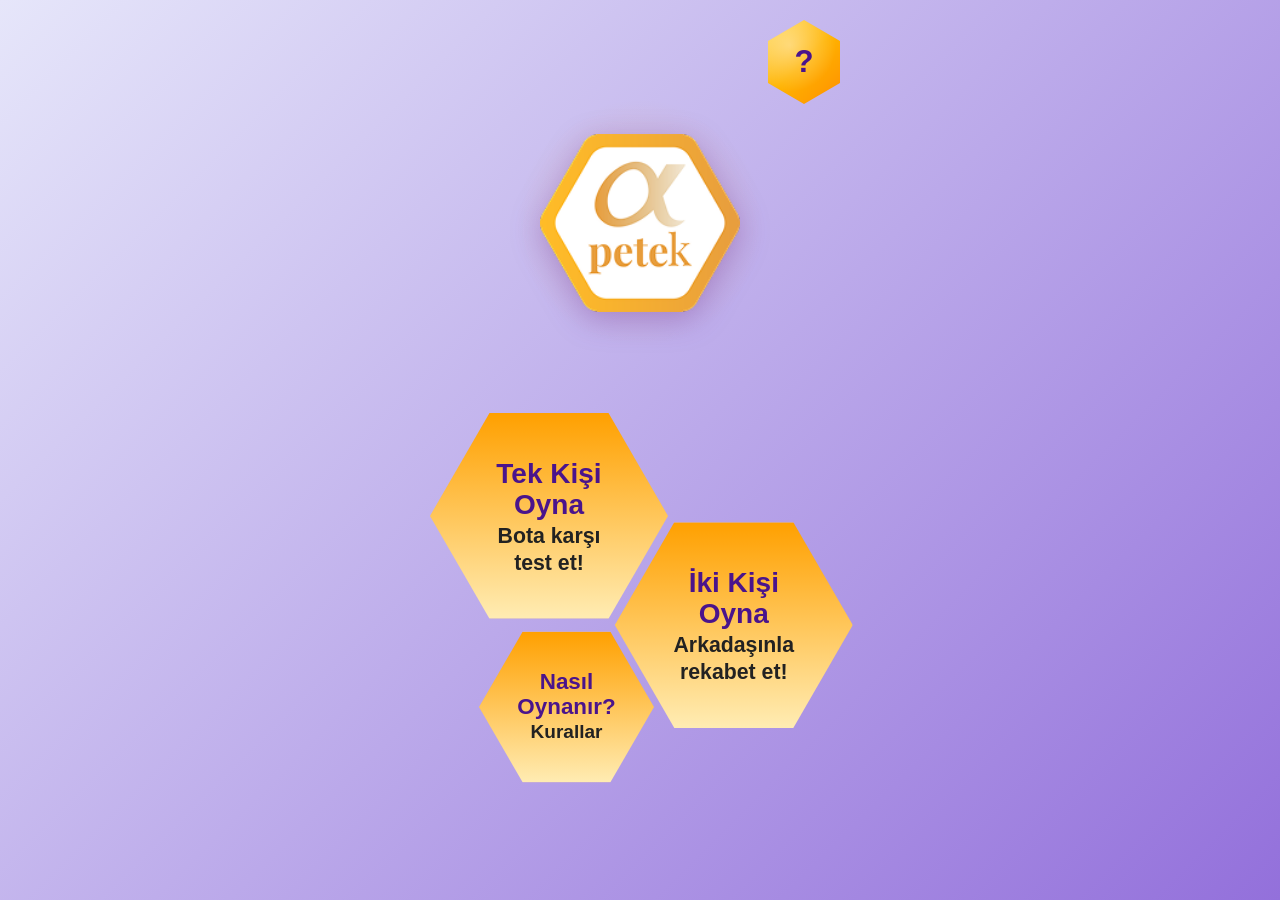
==== index.html @ f2cdf8ed "a a" ====
<!DOCTYPE html>
<html lang="tr">
<head>
    <meta charset="UTF-8">
    <meta name="viewport" content="width=device-width, initial-scale=1.0">
    <title>Petek Oyunu</title>
    <link rel="stylesheet" href="style.css">
</head>
<body>

    <!-- Üst Kontrol Alanı -->
    <div class="header">
        <button class="icon-btn" id="helpBtn" title="Yardım">?</button>
    </div>

    <!-- Logo Alanı -->
    <div class="logo-container">
        <img src="logo.png" alt="Petek Düellosu" class="brand-logo">
    </div>

    <!-- Ana Menü Seçenekleri (Klasik Petek Dizilimi) -->
    <div class="honeycomb-menu-container">
        <!-- 1. Büyük Petek (Üst Sol) -->
        <div class="honeycomb-btn h-large h-pos-1" id="soloPlayCard">
            <h2>Tek Kişi<br>Oyna</h2>
            <p>Bota karşı<br>test et!</p>
        </div>

        <!-- 2. Büyük Petek (Alt Sağ) -->
        <div class="honeycomb-btn h-large h-pos-2" id="duoPlayCard">
            <h2>İki Kişi<br>Oyna</h2>
            <p>Arkadaşınla<br>rekabet et!</p>
        </div>

        <!-- 3. Küçük Petek (Alt Sol) -->
        <div class="honeycomb-btn h-small h-pos-3" id="howToPlayBtn">
            <h2>Nasıl<br>Oynanır?</h2>
            <p>Kurallar</p>
        </div>
    </div>

    <!-- Kurallar Modalı (Popup) -->
    <div class="modal-overlay" id="rulesModal">
        <div class="modal-content rules-content">
            <button class="close-btn" id="closeModalBtn" style="color: #4A148C; font-weight: 900; background: none; border: none; font-size: 1.5rem; position: absolute; right: 15px; top: 15px; cursor: pointer;">✕</button>
            <h2 class="modal-title" style="color: #4A148C; text-align: center; margin-bottom: 20px;">🐝 Petek Düellosu'na <br>Hoş Geldin!</h2>
            <div class="modal-body" style="color: #4A148C; font-weight: 600; line-height: 1.6; font-size: 0.95rem;">
                <p><strong>Puanını Seç:</strong> Puan panelindeki peteklerden birine dokun. Unutma, puan yükseldikçe soruların zorluğu da artar!</p>
                <p><strong>Zamana Karşı Yarış:</strong> Her soru için sadece 15 saniyen var. Hızlı düşünüp doğru şıkkı kapmalısın! ⏱️</p>
                <p><strong>Dikkat, Soru Çalınabilir!:</strong> Eğer yanlış cevap verirsen veya süren biterse sıra rakibine geçer. Rakibin bu soruyu bilirse puanı o kazanır! 😱</p>
                <p><strong>Zirveye Oyna:</strong> Tüm petekler dolduğunda en yüksek puana ulaşan oyunun kralı/kraliçesi olur! 🏆</p>
            </div>
            <button class="btn" id="understandBtn" style="width: 100%; margin-top: 15px; background-color: #4A148C; color: white;">Anladım, Başlayalım!</button>
        </div>
    </div>

    <!-- JavaScript Dosyası -->
    <script src="main.js"></script>
</body>
</html>
---- style.css ----
/* Genel Ayarlar ve Renk Paleti */
:root {
    /* Arka plan geçişi için lila ve mor tonları */
    --bg-color-start: #E6E6FA; /* Lila */
    --bg-color-end: #9370DB; /* Mor */
    
    /* Buton ve kartlar için canlı sarı tonları */
    --primary-yellow: #FFD700;
    --primary-yellow-dark: #E6C200;
    
    /* Gölge ve 3D efektleri için renkler */
    --shadow-color: rgba(75, 0, 130, 0.25); /* Koyu mor tonlarında gölge */
    --highlight-color: rgba(255, 255, 255, 0.6);

    /* Metin renkleri */
    --text-main: #4A148C; /* Okunabilirliği yüksek koyu mor */
}

/* Temel Sıfırlama ve Body Stilleri */
* {
    box-sizing: border-box;
    margin: 0;
    padding: 0;
}

body {
    font-family: 'Segoe UI', Tahoma, Geneva, Verdana, sans-serif;
    /* Lila'dan mora geçişli arka plan */
    background: linear-gradient(135deg, var(--bg-color-start) 0%, var(--bg-color-end) 100%);
    background-attachment: fixed; /* Mobilde scroll yaparken arkaplan sabit kalsın */
    min-height: 100vh;
    color: var(--text-main);
    display: flex;
    flex-direction: column;
    align-items: center;
    padding: 20px;
    /* Mobil öncelikli (responsive) yapı için */
    width: 100%;
}

/* 
  Ortak 'Kart' Sınıfı 
  Yumuşak köşeli, sevimli, hafif 3D görünümlü kart yapıları.
*/
.card {
    background-color: var(--primary-yellow);
    border-radius: 24px; /* Yumuşak ve geniş köşeler */
    padding: 20px;
    margin-bottom: 20px;
    width: 100%;
    max-width: 400px; /* Mobilde tam ekran, tablette/web'de ortalanmış */
    
    /* Hafif 3D Efekti: Üstten aydınlatma, alttan kendi renginin koyusu ile kalınlık ve dış gölge */
    box-shadow: 
        0px 10px 20px var(--shadow-color),
        inset 0px 4px 0px var(--highlight-color),
        inset 0px -4px 0px var(--primary-yellow-dark);
        
    /* Formu desteklemek ve sevimli göstermek için ince bir çizgi */
    border: 3px solid var(--primary-yellow-dark);
    display: flex;
    flex-direction: column;
    gap: 15px;
    transition: transform 0.3s ease;
}

/* Karta hover gelindiğinde hafif zıplama efekti (opsiyonel) */
.card:hover {
    transform: translateY(-2px);
}

.card h2, .card h3 {
    text-align: center;
    margin-bottom: 5px;
    font-weight: 800;
}

.card p {
    font-size: 1rem;
    line-height: 1.5;
}

/* 
  Ortak 'Buton' Sınıfı 
  Canlı sarı, yumuşak köşeli, 3D ve interaktif (hover/active efektli) buton yapıları.
*/
.button, .btn {
    appearance: none;
    background-color: var(--primary-yellow);
    color: var(--text-main);
    font-size: 1.1rem;
    font-weight: bold;
    text-align: center;
    padding: 16px 24px;
    border-radius: 100px; /* Tam yuvarlak (hap şeklinde) sevimli buton */
    border: 2px solid var(--primary-yellow-dark);
    cursor: pointer;
    width: 100%;
    
    /* 3D Görünüm: Aydınlatma ve alt gölge ile kalınlık (basılabilir) hissi */
    box-shadow: 
        0px 6px 0px var(--primary-yellow-dark),
        0px 8px 15px var(--shadow-color),
        inset 0px 3px 0px var(--highlight-color);
        
    transition: all 0.15s cubic-bezier(0.4, 0, 0.2, 1); /* Yumuşak animasyon geçişi */
    display: inline-flex;
    justify-content: center;
    align-items: center;
    text-decoration: none;
    user-select: none; /* Metin seçimi engelleniyor */
}

/* Üzerine gelindiğinde (Hover): Hafif küçülme ve koyulaşma efekti */
.button:hover, .btn:hover {
    background-color: var(--primary-yellow-dark); /* Renk koyulaşıyor */
    transform: scale(0.98) translateY(2px); /* Hem hafif küçülüyor hem aşağı iniyor */
    /* 3D gölgeyi (kalınlığı) azaltarak basılıyormuş hissini başlatma */
    box-shadow: 
        0px 4px 0px var(--primary-yellow-dark),
        0px 5px 10px var(--shadow-color),
        inset 0px 3px 0px rgba(255, 255, 255, 0.4);
}

/* Tıklandığında (Active): Tamamen basılmış hissi */
.button:active, .btn:active {
    transform: scale(0.95) translateY(6px); /* Daha fazla küçülüp tam basılıyor */
    background-color: #D4B400; /* Biraz daha koyu sarı */
    /* Kalınlık gölgesi sıfırlanıyor (buton zemine oturdu) */
    box-shadow: 
        0px 0px 0px var(--primary-yellow-dark),
        0px 2px 5px var(--shadow-color),
        inset 0px 3px 0px rgba(255, 255, 255, 0.2);
}

/* Mobil cihazlarda kullanılabilirlik için ekstra medya sorguları */
@media screen and (max-width: 480px) {
    body {
        padding: 15px;
    }
    
    .card {
        padding: 18px;
        border-radius: 20px;
        gap: 12px;
    }
    
    .button, .btn {
        padding: 14px 20px;
        font-size: 1rem;
    }
}

/* ============================================================== */
/* YENİ EKLENEN ANA SAYFA (INDEX) STİLLERİ                          */
/* ============================================================== */

/* --- Üst Menü İkonları (Ayarlar ve Yardım) --- */
.header {
    width: 100%;
    max-width: 400px; /* Mobilde kartlarla hizalı tutmak için */
    display: flex;
    justify-content: flex-end;
    gap: 15px;
    padding-bottom: 20px;
}

.icon-btn {
    width: 72px; /* %20 civarı daha büyük (Eskiden 60px) */
    height: 84px;
    /* Parlak Petek Sarısı Soru İşareti Butonu (Eski Pembe Renk İptal) */
    background: radial-gradient(circle at 30% 30%, rgba(255, 255, 255, 0.4) 0%, transparent 60%), linear-gradient(135deg, #FFD54F 0%, #FFB300 50%, #FF8F00 100%);
    clip-path: polygon(50% 0%, 100% 25%, 100% 75%, 50% 100%, 0% 75%, 0% 25%);
    display: flex;
    justify-content: center;
    align-items: center;
    font-size: 1.95rem; /* İkon büyütüldü */
    font-weight: 900; /* Çok daha kalın, dolgun bir görünüm */
    color: #4A148C;
    cursor: pointer;
    text-decoration: none;
    border: none;
    transition: all 0.2s ease;
    filter: drop-shadow(0px 4px 10px rgba(0, 0, 0, 0.15));
}

.icon-btn:hover {
    transform: scale(1.1);
    filter: drop-shadow(0px 0px 14px rgba(255, 215, 0, 0.8));
}

.icon-btn:active {
    transform: scale(0.95);
}

/* --- Ana Menü Klasik Petek Tasarımları --- */
.honeycomb-menu-container {
    position: relative;
    width: 320px;
    height: 290px;
    
    /* Dikey ortalama - Logo ile alt kısım arasında mükemmel dengelenir */
    margin: auto; 
    
    /* Tüm petekleri oranları bozulmadan (iç yazılarıyla birlikte) eski %22 yerine şimdi %40 büyütür (Ekstra ~%15-20 kazanç) */
    transform: scale(1.40); 
    transform-origin: center center;
}

/* Mobil limitler - Büyütülen petekler ufak ekranlarda viewport dışına taşmasın */
@media screen and (max-width: 440px) {
    .honeycomb-menu-container {
        transform: scale(1.22); /* Limit (Eski büyük boyut şimdi mobil maks limit oldu) */
    }
}
@media screen and (max-width: 380px) {
    .honeycomb-menu-container {
        transform: scale(1.05); /* Çok dar telefonlar */
    }
}

.honeycomb-btn {
    position: absolute;
    /* Tam Keskin Petek (Altıgen) silüeti - Düz üst/alt, sivri yanlar */
    clip-path: polygon(25% 0%, 75% 0%, 100% 50%, 75% 100%, 25% 100%, 0% 50%);
    
    /* Temiz, Pürüzsüz Bal Rengi Linear Degrade (Koyu Amber'den Açık Sarıya) */
    /* Tüm desen ve iç gölgeler kaldırıldı */
    background: linear-gradient(180deg, #FFA000 0%, #FFECB3 100%);
    
    display: flex;
    flex-direction: column;
    justify-content: center;
    align-items: center;
    text-align: center;
    cursor: pointer;
    transition: transform 0.3s ease, filter 0.3s ease, z-index 0s;
    
    /* İnce Üst-Sol Işık Parlaması (Kenar Vurgusu/Highlight) + Zemin Gölgesi */
    filter: drop-shadow(-1.5px -1.5px 0px rgba(255, 255, 255, 0.9)) drop-shadow(0px 8px 12px rgba(255, 143, 0, 0.5));
}

.honeycomb-btn.h-large {
    width: 170px;
    height: 147px; /* W * 0.866 */
    padding: 10px;
}

.honeycomb-btn.h-small {
    width: 125px;
    height: 108px; /* W * 0.866 */
    padding: 10px;
}

/* Pozisyonlamalar (Arı kovanı içiçe dizilimi) */
.honeycomb-btn.h-pos-1 {
    top: 0;
    left: 10px;
    z-index: 2;
}

.honeycomb-btn.h-pos-2 {
    top: 78px; /* Tam ortadan hizalama yarı yüksekliği */
    left: 142px; /* Genişliğin %75'i civarı + boşluk */
    z-index: 1;
}

.honeycomb-btn.h-pos-3 {
    top: 156px; 
    left: 45px; /* Alt-sol cepheye sımsıkı oturtulmuş küçük petek */
    z-index: 3;
}

/* --- İkonlar ve Tipografi --- */
.honeycomb-btn h2 {
    font-size: 1.25rem;
    font-weight: 800;
    margin-bottom: 2px;
    color: #4A148C; /* Koyu Mor (Siyah/Mor Vurgu) */
    line-height: 1.1;
}

.honeycomb-btn.h-small h2 {
    font-size: 1rem; /* Küçük peteğin başlığı biraz daha küçük */
}

.honeycomb-btn p {
    font-size: 0.95rem; /* Boyut birkaç piksel büyütüldü ve daha okunabilir kılındı */
    font-weight: 700;
    color: #222222; /* Koyu gri, neredeyse siyah temiz modern metin */
    line-height: 1.25;
}

.honeycomb-btn.h-small p {
    font-size: 0.85rem;
}

.honeycomb-btn:hover {
    transform: scale(1.1); /* Yumuşak tam büyüme animasyonu */
    /* Hover anında Camsı Halo yansıması ve Güçlü Kehribar (Altın) Glow */
    filter: drop-shadow(0px 0px 4px rgba(255, 255, 255, 0.8)) drop-shadow(0px 0px 20px rgba(255, 215, 0, 0.95));
    z-index: 10 !important; /* Büyüdüğünde tasarımın en üstüne çıksın */
}

/* --- Logo ve Responsive Düzen --- */
.logo-container {
    display: flex;
    justify-content: center;
    align-items: center;
    width: 100%;
    margin-top: 10px;
    margin-bottom: 40px;
    position: relative; /* Mistk halo efekti için referans */
    animation: float 4s ease-in-out infinite;
}

/* Mistik ve Değerli Hava Katan Petek/Bal Mumu Parıltısı (Halo Aura) */
.logo-container::before {
    content: '';
    position: absolute;
    top: 50%;
    left: 50%;
    transform: translate(-50%, -50%);
    width: 250px;
    height: 250px;
    background: radial-gradient(circle, rgba(255, 215, 0, 0.25) 0%, rgba(255, 143, 0, 0.08) 40%, transparent 70%);
    pointer-events: none; /* Mouse engellemesini engeller */
    z-index: -1; /* Logonun arkasında kalsın */
}

.brand-logo {
    max-width: 100%; /* Mobil cihazlarda taşmayı önler */
    width: 200px; /* Daha zarif ve toparlanmış bir boyut (eskiden 300px'ti) */
    height: auto;
    object-fit: contain;
    filter: drop-shadow(0px 8px 15px var(--shadow-color)); /* Logoya derinlik katan lila gölge */
}

/* Havada Süzülme Animasyonu (Float) */
@keyframes float {
    0% { transform: translateY(0px); }
    50% { transform: translateY(-8px); }
    100% { transform: translateY(0px); }
}

/* --- Menu Kartı Özel İmleç ve Tıklanabilirlik Bildirimi --- */
.menu-card {
    cursor: pointer;
}

/* --- Modal (Açılır Pencere) Stilleri --- */
.modal-overlay {
    position: fixed;
    top: 0;
    left: 0;
    width: 100%;
    height: 100%;
    background-color: rgba(30, 0, 60, 0.75); /* Koyu Arka Plan */
    backdrop-filter: blur(5px); /* Arka planı bulanıklaştırma efekti */
    
    /* Modalı ortalamak için Flexbox */
    display: flex;
    justify-content: center;
    align-items: center;
    
    /* Varsayılan olarak gizli */
    z-index: 1000;
    opacity: 0;
    pointer-events: none;
    transition: opacity 0.3s ease;
}

/* JavaScript bu sınıfı eklediğinde modal görünür olur */
.modal-overlay.active {
    opacity: 1;
    pointer-events: auto;
}

.modal-content {
    background: linear-gradient(to bottom, #FFFFFF, #FFF5FA);
    width: 90%;
    max-width: 380px;
    border-radius: 28px;
    padding: 30px;
    position: relative;
    
    /* İçerik de hafif sevimli bir kenarlıkla sınırlandırılıyor */
    border: 4px solid var(--primary-yellow);
    box-shadow: 0px 20px 40px rgba(0, 0, 0, 0.3);
    
    /* Açılış animasyonu için varsayılan olarak küçültülmüş ve aşağı kaydırılmış */
    transform: translateY(30px) scale(0.9);
    transition: transform 0.3s cubic-bezier(0.34, 1.56, 0.64, 1); /* Sıçrama (Bouncy) hareketi */
}

.modal-overlay.active .modal-content {
    transform: translateY(0) scale(1);
}

.modal-title {
    color: var(--text-main);
    font-size: 1.6rem;
    font-weight: 800;
    text-align: center;
    margin-bottom: 20px;
}

.modal-body {
    color: #444;
    line-height: 1.7;
    margin-bottom: 25px;
    font-size: 1.05rem;
}

.modal-body p {
    margin-bottom: 10px;
}

/* Çarpı (Kapatma) Butonu */
.close-btn {
    position: absolute;
    top: -15px;
    right: -15px;
    width: 44px;
    height: 44px;
    background-color: #FF4D6D; /* Tatlı pembe/kırmızı tonu */
    color: white;
    border: 4px solid white;
    border-radius: 50%;
    font-size: 1.4rem;
    font-weight: bold;
    display: flex;
    justify-content: center;
    align-items: center;
    cursor: pointer;
    box-shadow: 0px 4px 10px rgba(0,0,0,0.25);
    transition: all 0.2s ease;
}

.close-btn:hover {
    transform: scale(1.1) rotate(90deg); /* Üzerine gelince biraz dönme ve büyüme */
    background-color: #FF3355;
}

/* ============================================================== */
/* OYUN HAZIRLIK (PREP) SAYFALARI İÇİN STİLLER                    */
/* ============================================================== */

/* --- Input ve Form Alanları --- */
.input-group {
    width: 100%;
    margin-bottom: 20px;
    display: flex;
    flex-direction: column;
    gap: 8px;
}

.input-label {
    font-weight: 700;
    color: var(--text-main);
    font-size: 0.95rem;
}

.custom-input {
    width: 100%;
    padding: 14px 20px;
    border-radius: 18px;
    border: 3px solid var(--primary-yellow-dark);
    font-size: 1.1rem;
    font-family: inherit;
    outline: none;
    transition: all 0.3s ease;
    box-shadow: inset 0px 4px 6px rgba(0,0,0,0.03);
    color: var(--text-main);
    background-color: #fffaee;
    font-weight: 600;
}

.custom-input::placeholder {
    color: #b5a25e;
    font-weight: 500;
}

.custom-input:focus {
    background-color: #ffffff;
    border-color: var(--text-main);
    box-shadow: 0px 0px 0px 4px rgba(75, 0, 130, 0.15);
}

.custom-input:disabled {
    background-color: #e9e9e9;
    border-color: #ccc;
    color: #777;
    cursor: not-allowed;
}

/* --- Kategori Kartları Izgarası (Grid) --- */
.category-grid {
    display: grid;
    /* Mobilde 3 sütun sığacak şekilde, aralarında boşlukla */
    grid-template-columns: repeat(auto-fit, minmax(90px, 1fr));
    gap: 12px;
}

.category-card {
    background-color: #FFFFFF;
    border: 3px solid #E6E6FA; /* Açık lila kenarlık */
    border-radius: 20px;
    padding: 15px 5px;
    display: flex;
    flex-direction: column;
    align-items: center;
    gap: 10px;
    cursor: pointer;
    transition: all 0.2s cubic-bezier(0.4, 0, 0.2, 1);
}

.category-card:hover {
    transform: translateY(-3px);
    border-color: var(--primary-yellow-light);
    box-shadow: 0px 6px 12px rgba(0,0,0,0.06);
}

.category-card.selected {
    border-color: var(--text-main);
    background-color: var(--primary-yellow); /* Aktif kart tamamen sarı oluyor */
    box-shadow: 0px 4px 0px var(--primary-yellow-dark);
    transform: translateY(-2px);
}

.category-icon {
    font-size: 2rem;
    line-height: 1;
}

.category-name {
    font-size: 0.8rem;
    font-weight: 800;
    color: var(--text-main);
    text-align: center;
}

/* --- Geri Butonu (Üst Sol) --- */
.back-header {
    width: 100%;
    max-width: 400px;
    display: flex;
    justify-content: flex-start;
    padding-bottom: 5px;
}

.back-btn {
    display: inline-flex;
    align-items: center;
    gap: 5px;
    text-decoration: none;
    background-color: rgba(255, 255, 255, 0.4);
    border: 2px solid rgba(255, 255, 255, 0.6);
    padding: 8px 15px;
    border-radius: 20px;
    font-size: 1rem;
    font-weight: 800;
    color: var(--text-main);
    cursor: pointer;
    transition: all 0.2s ease;
}

.back-btn:hover {
    background-color: rgba(255, 255, 255, 0.8);
    transform: translateX(-4px);
}

/* --- Oyun Kodu Görüntüleme Kutusu --- */
.code-box {
    background-color: #E6E6FA; /* Lila içi */
    border: 3px dashed var(--text-main);
    border-radius: 20px;
    padding: 15px;
    text-align: center;
    font-size: 1.8rem;
    font-weight: 900;
    color: var(--text-main);
    letter-spacing: 8px;
    margin: 15px 0 20px 0;
    box-shadow: inset 0px 4px 6px rgba(0,0,0,0.05);
}

/* --- Ayraç (VEYA yazısı) --- */
.divider {
    display: flex;
    align-items: center;
    text-align: center;
    color: #ffffff;
    font-weight: 800;
    font-size: 0.9rem;
    margin: 15px 0;
    width: 100%;
    max-width: 400px;
    opacity: 0.9;
}

.divider::before, .divider::after {
    content: '';
    flex: 1;
    border-bottom: 2px dashed rgba(255, 255, 255, 0.6);
}

.divider::before { margin-right: 15px; }
.divider::after { margin-left: 15px; }

/* --- Inaktif (Basılamaz) Buton Stili --- */
.btn:disabled {
    opacity: 0.4;
    cursor: not-allowed;
    background-color: #e2c000;
    transform: none !important;
    box-shadow: 0px 4px 0px var(--primary-yellow-dark) !important;
}

/* --- Avatar Seçimi --- */
.avatar-grid {
    display: flex;
    justify-content: space-around;
    gap: 15px;
}

.avatar-wrapper {
    display: flex;
    flex-direction: column;
    align-items: center;
    gap: 5px;
}

.avatar-card {
    background-color: #FFFFFF;
    border: 3px solid #E6E6FA;
    border-radius: 50%;
    width: 80px;  /* Büyütüldü */
    height: 80px; /* Büyütüldü */
    display: flex;
    justify-content: center;
    align-items: center;
    font-size: 3rem; /* Büyütüldü */
    cursor: pointer;
    transition: all 0.2s cubic-bezier(0.4, 0, 0.2, 1);
}

.avatar-label {
    font-size: 0.95rem;
    font-weight: 800;
    color: var(--text-main);
}

.avatar-card:hover {
    transform: scale(1.1);
    border-color: var(--primary-yellow-light);
    box-shadow: 0px 4px 10px rgba(0,0,0,0.08);
}

.avatar-card.selected {
    border-color: var(--text-main);
    background-color: var(--primary-yellow);
    box-shadow: 0px 4px 0px var(--primary-yellow-dark);
    transform: translateY(-2px);
}

/* --- Zorluk Seviyesi Butonları --- */
.diff-group {
    display: flex;
    gap: 10px;
    background-color: #FFFFFF;
    border: 3px solid #E6E6FA;
    border-radius: 18px;
    padding: 6px;
}

.diff-btn {
    flex: 1;
    background: transparent;
    border: none;
    padding: 10px 0;
    font-weight: 800;
    font-size: 0.95rem;
    color: var(--text-main);
    border-radius: 12px;
    cursor: pointer;
    transition: all 0.2s ease;
}

.diff-btn:hover {
    background-color: rgba(230, 230, 250, 0.5);
}

.diff-btn.selected {
    background-color: var(--primary-yellow);
    box-shadow: 0px 3px 5px rgba(0,0,0,0.1);
    color: var(--text-main);
}

/* ============================================================== */
/* OYUN EKRANI STİLLERİ (oyun.html)                               */
/* ============================================================== */

.game-body {
    padding: 15px;
    align-items: stretch; /* Esnemeye izin ver */
}

.game-container {
    width: 100%;
    max-width: 550px;
    margin: 0 auto;
    display: flex;
    flex-direction: column;
    gap: 20px;
    flex: 1; /* Ekranı kaplaması için */
}

/* --- Skor Tablosu (Üst Bölüm) --- */
.scoreboard-row {
    display: flex;
    justify-content: space-between;
    align-items: center;
    background-color: rgba(255, 255, 255, 0.45);
    border-radius: 20px;
    padding: 10px 15px;
    box-shadow: 0px 5px 15px rgba(0,0,0,0.05);
}

/* ============================================================== */
/* OYUNCU BİLGİSİ VE SIRA ANİMASYONLARI (MULTIPLAYER)             */
/* ============================================================== */

/* Dönen Canlı Işık Süzmesi (Glow) Animasyonu */
@keyframes spinGlow {
    0% { box-shadow: 0 0 10px #FFD700, 0 0 20px #FFD700, inset 0 0 5px #FFD700; transform: scale(1); }
    50% { box-shadow: 0 0 20px #FFF, 0 0 35px #FFD700, inset 0 0 15px #FFD700; transform: scale(1.05); }
    100% { box-shadow: 0 0 10px #FFD700, 0 0 20px #FFD700, inset 0 0 5px #FFD700; transform: scale(1); }
}

.player-info {
    display: flex;
    align-items: center;
    gap: 10px;
    flex: 1;
    padding: 5px;
    border-radius: 40px;
    border: 3px solid transparent; 
    transition: all 0.3s ease;
}

/* SIRA KİMDEYSE O PARLASIN (YENİ ANİMASYON) */
.player-info.active-turn {
    border-color: var(--primary-yellow);
    animation: spinGlow 2s infinite ease-in-out;
    background-color: rgba(255, 255, 255, 0.9);
}

.player-info.right-aligned {
    justify-content: flex-end;
}

.avatar-circle {
    width: 60px;
    height: 60px;
    background-color: #FFF6C4;
    border: 4px solid var(--primary-yellow);
    border-radius: 50%;
    display: flex;
    justify-content: center;
    align-items: center;
    font-size: 2.5rem; 
    box-shadow: 0px 4px 0px var(--primary-yellow-dark);
}

.bot-avatar {
    background-color: #E2E8F0; 
    border-color: #90A4AE;
    box-shadow: 0px 4px 0px #78909C;
}

.player-details {
    display: flex;
    flex-direction: column;
}

.player-name {
    font-weight: 900;
    font-size: 1.05rem;
    color: var(--text-main);
}

.player-score {
    font-size: 0.75rem;
    font-weight: 700;
    color: #4A148C;
    opacity: 0.8;
}

/* --- Kronometre (Büyük Petek) --- */
.timer-wrapper {
    filter: drop-shadow(0px 8px 10px rgba(255, 77, 109, 0.4));
}

.timer-hex {
    width: 60px;
    height: 70px;
    background-color: #FF4D6D;
    clip-path: polygon(50% 0%, 100% 25%, 100% 75%, 50% 100%, 0% 75%, 0% 25%);
    display: flex;
    justify-content: center;
    align-items: center;
    font-size: 1.8rem;
    font-weight: 900;
    color: white;
    margin: 0 10px;
}

/* --- Puan Paneli (Petek Izgara H-Comb) --- */
.honeycomb-grid {
    display: flex;
    flex-direction: column;
    align-items: center;
    padding: 10px 0;
}

.hex-row {
    display: flex;
    justify-content: center;
    gap: 6px; /* Petekler arası yatay boşluk */
    margin-bottom: -15px; /* Petekleri birbirine geçirir (interlock) */
}

.hex-point {
    width: 68px;
    height: 78px;
    /* Pürüzsüz altıgen doku ve sarı/turuncu sıcak degrade */
    background: radial-gradient(circle at 30% 30%, rgba(255, 255, 255, 0.4) 0%, transparent 60%), linear-gradient(135deg, #FFD54F 0%, #FFB300 50%, #FF8F00 100%);
    clip-path: polygon(50% 0%, 100% 25%, 100% 75%, 50% 100%, 0% 75%, 0% 25%);
    display: flex;
    justify-content: center;
    align-items: center;
    font-size: 1.4rem;
    font-weight: 900;
    color: #000000; /* Net Siyah Puan */
    cursor: pointer;
    filter: drop-shadow(0px 4px 5px rgba(255, 143, 0, 0.4)); /* Bal mumu parlaklığı efekti */
    transition: all 0.2s ease; /* Akıcı ve yumuşak geçiş */
    position: relative;
    z-index: 10;
    pointer-events: auto;
}

/* Mouse ile üzerine gelindiğinde oluşan parlama (Halo) ve büyüme */
.hex-point:hover {
    transform: scale(1.1);
    filter: drop-shadow(0px 0px 12px rgba(255, 215, 0, 0.9)); /* Altın Sarısı Parlaklık */
    z-index: 20;
}

/* Tıklandığındaki büyüme ve üste çıkma efekti */
.hex-point.pop-up {
    transform: scale(1.1);
    z-index: 20;
    position: relative;
}

/* Tüm Cevaplanmış (Kilitli) Petekler: Gri Yerine Koyu Sarı / Amber / Goldenrod */
.hex-point.played,
.hex-point.correct-hex,
.hex-point.bot-correct,
.hex-point.p1-correct,
.hex-point.p2-correct {
    background: linear-gradient(135deg, #DFB127 0%, #B8860B 100%); /* Koyu Turuncu-Sarı */
    color: #FFFFFF; /* Beyaz Puan Rengi */
    filter: drop-shadow(0px 2px 3px rgba(0,0,0,0.4)); /* Sönük gölge */
    pointer-events: none !important;
    transform: scale(1); /* Soru kapandığında büyüme sıfırlanır, eski boyutuna döner */
}

/* --- Alt Bölüm (Soru Paneli) --- */
.question-panel {
    display: flex;
    flex-direction: column;
    gap: 15px;
    margin-top: auto; /* Sayfanın daha altına iter */
}

/* Yatay Uzatılmış Altıgen için Gölge Wrapper'ı */
.q-wrapper {
    filter: drop-shadow(0px 8px 10px var(--shadow-color));
}

.question-hex {
    width: 100%;
    min-height: 90px;
    background-color: #FFFFFF;
    /* İki ucu sivri (25px offsetli) yatay poligon */
    clip-path: polygon(25px 0%, calc(100% - 25px) 0%, 100% 50%, calc(100% - 25px) 100%, 25px 100%, 0% 50%);
    display: flex;
    justify-content: center;
    align-items: center;
    padding: 20px 40px;
    text-align: center;
}

#questionText {
    font-weight: 800;
    font-size: 1rem;
    color: var(--text-main);
    margin: 0;
    line-height: 1.4;
}

/* --- Şık Butonları --- */
.answers-grid {
    display: grid;
    grid-template-columns: 1fr 1fr;
    gap: 12px;
    transition: opacity 0.3s ease;
}

.ans-btn {
    background-color: #FFFFFF;
    border: 3px solid var(--primary-yellow);
    border-radius: 16px;
    padding: 15px 10px;
    font-weight: 800;
    color: var(--text-main);
    cursor: pointer;
    font-size: 1.05rem;
    transition: all 0.2s ease;
    box-shadow: 0px 4px 0px var(--primary-yellow-dark);
}

.ans-btn:hover {
    background-color: var(--primary-yellow-light);
    transform: translateY(2px);
    box-shadow: 0px 2px 0px var(--primary-yellow-dark);
}

.ans-btn.correct {
    background-color: #4CAF50;
    color: white;
    border-color: #2E7D32;
    box-shadow: 0px 4px 0px #2E7D32;
    transform: translateY(2px);
}

.ans-btn.wrong {
    background-color: #FF4D6D;
    color: white;
    border-color: #C62828;
    box-shadow: 0px 4px 0px #C62828;
    transform: translateY(2px);
}

/* Mobil Ufak Ekran Ekstra Ayarları */
@media screen and (max-width: 400px) {
    .hex-point { width: 58px; height: 68px; font-size: 1.15rem; }
    .hex-row { margin-bottom: -12px; }
    .question-hex {
        clip-path: polygon(15px 0%, calc(100% - 15px) 0%, 100% 50%, calc(100% - 15px) 100%, 15px 100%, 0% 50%);
        padding: 15px 25px;
    }
}


/* ============================================================== */
/* FLAŞ VE GÖRSEL MÜDAHALE (OYUN)                                 */
/* ============================================================== */

/* Tüm Ekran Başarı/Hata Flaş Efektleri */
.flash-overlay-green {
    position: fixed; top: 0; left: 0; right: 0; bottom: 0;
    pointer-events: none; z-index: 9999;
    background-color: rgba(76, 175, 80, 0.45);
    animation: fadeOutFlash 0.6s ease-out forwards;
}

.flash-overlay-red {
    position: fixed; top: 0; left: 0; right: 0; bottom: 0;
    pointer-events: none; z-index: 9999;
    background-color: rgba(244, 67, 54, 0.45);
    animation: fadeOutFlash 0.6s ease-out forwards;
}

@keyframes fadeOutFlash { 0% { opacity: 1; } 100% { opacity: 0; } }

/* SIRA RAKİPTE (TOUR) OVERLAY */
.modal-overlay {
    position: fixed;
    top: 0; left: 0; width: 100%; height: 100%;
    background-color: rgba(0, 0, 0, 0.4);
    backdrop-filter: blur(8px); /* İstenilen hafif bulanıklık */
    display: none; justify-content: center; align-items: center;
    z-index: 10500;
}

.modal-overlay.active {
    display: flex !important;
}

.modal-content {
    background-color: #fff;
    padding: 30px;
    border-radius: 20px;
    width: 90%; max-width: 400px;
    box-shadow: 0px 10px 30px rgba(0, 0, 0, 0.3);
    position: relative;
    border: 5px solid var(--primary-yellow);
}

.modal-content.rules-content {
    background-color: #FFF9C4; /* Yumuşak Sarı Arka Plan */
    border-color: #FFD54F;
    box-shadow: 0px 10px 40px rgba(74, 20, 140, 0.2);
}

.modal-content.rules-content p {
    margin-bottom: 12px;
    border-bottom: 1px dashed rgba(74, 20, 140, 0.2);
    padding-bottom: 8px;
}

.turn-overlay {
    position: fixed;
    top: 50%; left: 50%;
    transform: translate(-50%, -50%) scale(0);
    background-color: rgba(255, 255, 255, 0.95);
    border: 5px solid var(--primary-yellow);
    border-radius: 30px;
    padding: 30px 60px;
    z-index: 10000;
    box-shadow: 0 20px 50px rgba(0,0,0,0.3);
    opacity: 0;
    transition: all 0.4s cubic-bezier(0.34, 1.56, 0.64, 1);
    pointer-events: none;
    text-align: center;
}

.turn-overlay.show {
    transform: translate(-50%, -50%) scale(1);
    opacity: 1;
}


.turn-overlay h2 {
    color: var(--text-main);
    font-size: 2.2rem;
    font-weight: 900;
    margin: 0;
}

/* ============================================================== */
/* ÇOK OYUNCULU SENKRONİZASYON (SHAKE, BLUE)                      */
/* ============================================================== */

@keyframes shakeHex {
    0% { transform: translate(1px, 1px) rotate(0deg); }
    10% { transform: translate(-1px, -2px) rotate(-1deg); }
    20% { transform: translate(-3px, 0px) rotate(1deg); }
    30% { transform: translate(3px, 2px) rotate(0deg); }
    40% { transform: translate(1px, -1px) rotate(1deg); }
    50% { transform: translate(-1px, 2px) rotate(-1deg); }
    60% { transform: translate(-3px, 1px) rotate(0deg); }
    70% { transform: translate(3px, 1px) rotate(-1deg); }
    80% { transform: translate(-1px, -1px) rotate(1deg); }
    90% { transform: translate(1px, 2px) rotate(0deg); }
    100% { transform: translate(1px, -2px) rotate(-1deg); }
}

.shake {
    animation: shakeHex 0.4s;
    animation-iteration-count: 2;
}

/* Rakip rengi sınıfları artık yukarıdaki ortak '.played' serisinde karanlık sarı (amber) yapıldı */

.ans-btn.p2-blue {
    background-color: #03A9F4;
    color: white;
    border-color: #0288D1;
    box-shadow: 0px 4px 0px #0288D1;
}

/* Sıra bekleme ekranı koruması (Yarı Şeffaf Kilit Katmanı) */
#boardBlocker {
    position: absolute;
    top: 110px; /* Skor tablosunun altında kalması için */
    left: 0; 
    width: 100%; 
    height: calc(100% - 110px);
    z-index: 8500;
    pointer-events: all;
    display: flex;
    justify-content: center;
    align-items: center; /* Ortaya hizala */
    background-color: rgba(255, 255, 255, 0.65); /* Hafif şeffaf katman */
    backdrop-filter: blur(4px); /* Bulanıklık efekti */
    border-radius: 20px;
}

#boardBlocker.hidden {
    display: none !important;
}

#waitOverlayText {
    background-color: var(--primary-yellow);
    color: var(--text-main);
    padding: 15px 30px;
    border-radius: 15px;
    font-weight: 900;
    font-size: 1.2rem;
    box-shadow: 0 10px 30px rgba(0,0,0,0.15);
    animation: pulseLock 2s infinite;
}

@keyframes pulseLock { 0% { opacity: 1; transform: scale(1); } 50% { opacity: 0.85; transform: scale(0.98); } 100% { opacity: 1; transform: scale(1); } }

/* Rakibin aktif olarak seçtiği ve incelediği peteği anlık mavi gösterme */
.hex-point.opponent-focus {
    background: linear-gradient(135deg, #4FC3F7 0%, #03A9F4 50%, #0288D1 100%) !important;
    color: white !important;
    transform: scale(1) !important;
    box-shadow: 0 0 20px rgba(3, 169, 244, 0.8) !important;
    pointer-events: none;
}
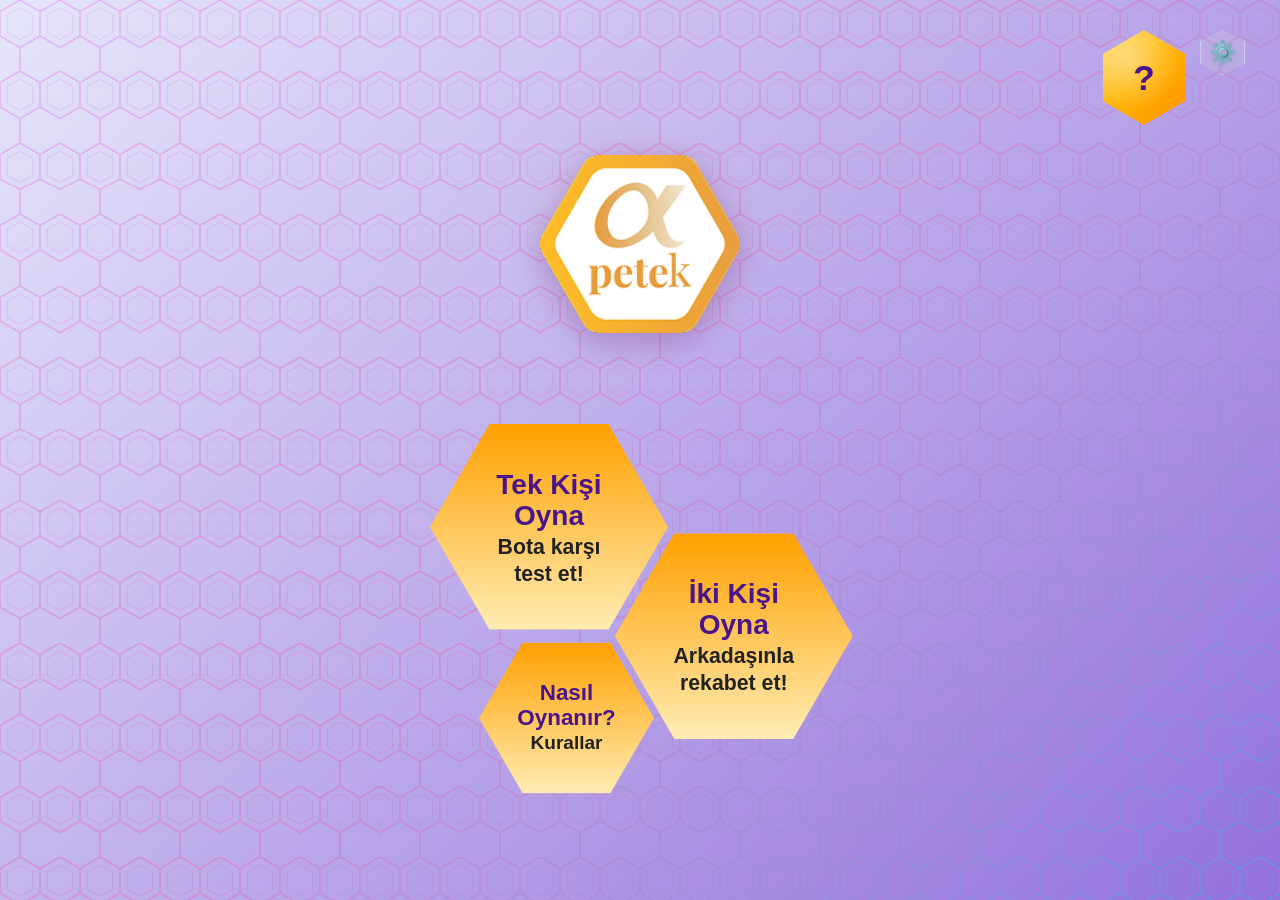
==== commit f36b6cc8: "3D Arka plan ve Ayarlar Modalı eklendi" ====
--- a/index.html
+++ b/index.html
@@ -8,9 +8,13 @@
 </head>
 <body>
 
+    <!-- Kalıcı ve Zarif Altıgen Izgara Arka Planı -->
+    <div class="hexagon-grid-bg"></div>
+
     <!-- Üst Kontrol Alanı -->
     <div class="header">
         <button class="icon-btn" id="helpBtn" title="Yardım">?</button>
+        <button class="icon-btn" id="settingsBtn" title="Ayarlar">⚙️</button>
     </div>
 
     <!-- Logo Alanı -->
@@ -54,7 +58,54 @@
         </div>
     </div>
 
-    <!-- JavaScript Dosyası -->
+    <!-- Ayarlar Modalı (Popup) -->
+    <div class="modal-overlay" id="settingsModal">
+        <div class="modal-content settings-content">
+            <button class="close-btn" id="closeSettingsBtn" style="color: #4A148C; font-weight: 900; background: none; border: none; font-size: 1.5rem; position: absolute; right: 15px; top: 15px; cursor: pointer;">✕</button>
+            <h2 class="modal-title" style="color: #4A148C; text-align: center; margin-bottom: 20px;">⚙️ Oyun Ayarları</h2>
+            
+            <div class="modal-body">
+                <!-- Kategori Seçimi -->
+                <div class="input-group">
+                    <label class="input-label" style="color: #4A148C; display: block; margin-bottom: 10px;">Kategori Seç</label>
+                    <div class="category-grid" id="modalCategoryGrid" style="display: grid; grid-template-columns: repeat(3, 1fr); gap: 10px;">
+                        <div class="category-card" data-category="sanat">
+                            <div class="category-icon">🎨</div>
+                            <div class="category-name">Sanat</div>
+                        </div>
+                        <div class="category-card" data-category="spor">
+                            <div class="category-icon">⚽</div>
+                            <div class="category-name">Spor</div>
+                        </div>
+                        <div class="category-card" data-category="kultur">
+                            <div class="category-icon">🌍</div>
+                            <div class="category-name">G. Kültür</div>
+                        </div>
+                        <div class="category-card" data-category="bilim">
+                            <div class="category-icon">🔬</div>
+                            <div class="category-name">Bilim</div>
+                        </div>
+                        <div class="category-card" data-category="tarih">
+                            <div class="category-icon">🏛️</div>
+                            <div class="category-name">Tarih</div>
+                        </div>
+                    </div>
+                </div>
+
+                <!-- Zorluk Seviyesi -->
+                <div class="input-group" style="margin-top: 20px;">
+                    <label class="input-label" style="color: #4A148C; display: block; margin-bottom: 10px;">Zorluk Seviyesi</label>
+                    <div class="diff-group" id="modalDifficultyGroup" style="display: flex; gap: 10px; justify-content: center;">
+                        <button class="diff-btn" data-diff="kolay">Kolay</button>
+                        <button class="diff-btn" data-diff="orta">Orta</button>
+                        <button class="diff-btn" data-diff="zor">Zor</button>
+                    </div>
+                </div>
+            </div>
+
+            <button class="btn" id="saveSettingsBtn" style="width: 100%; margin-top: 25px; background-color: #4A148C; color: white;">Ayarları Kaydet</button>
+        </div>
+    </div>
     <script src="main.js"></script>
 </body>
 </html>
--- a/style.css
+++ b/style.css
@@ -1,1131 +1,9586 @@
-/* Genel Ayarlar ve Renk Paleti */
-:root {
-    /* Arka plan geçişi için lila ve mor tonları */
-    --bg-color-start: #E6E6FA; /* Lila */
-    --bg-color-end: #9370DB; /* Mor */
-    
-    /* Buton ve kartlar için canlı sarı tonları */
-    --primary-yellow: #FFD700;
-    --primary-yellow-dark: #E6C200;
-    
-    /* Gölge ve 3D efektleri için renkler */
-    --shadow-color: rgba(75, 0, 130, 0.25); /* Koyu mor tonlarında gölge */
-    --highlight-color: rgba(255, 255, 255, 0.6);
-
-    /* Metin renkleri */
-    --text-main: #4A148C; /* Okunabilirliği yüksek koyu mor */
-}
-
-/* Temel Sıfırlama ve Body Stilleri */
-* {
-    box-sizing: border-box;
-    margin: 0;
-    padding: 0;
-}
-
-body {
-    font-family: 'Segoe UI', Tahoma, Geneva, Verdana, sans-serif;
-    /* Lila'dan mora geçişli arka plan */
-    background: linear-gradient(135deg, var(--bg-color-start) 0%, var(--bg-color-end) 100%);
-    background-attachment: fixed; /* Mobilde scroll yaparken arkaplan sabit kalsın */
-    min-height: 100vh;
-    color: var(--text-main);
-    display: flex;
-    flex-direction: column;
-    align-items: center;
-    padding: 20px;
-    /* Mobil öncelikli (responsive) yapı için */
-    width: 100%;
-}
-
-/* 
-  Ortak 'Kart' Sınıfı 
-  Yumuşak köşeli, sevimli, hafif 3D görünümlü kart yapıları.
-*/
-.card {
-    background-color: var(--primary-yellow);
-    border-radius: 24px; /* Yumuşak ve geniş köşeler */
-    padding: 20px;
-    margin-bottom: 20px;
-    width: 100%;
-    max-width: 400px; /* Mobilde tam ekran, tablette/web'de ortalanmış */
-    
-    /* Hafif 3D Efekti: Üstten aydınlatma, alttan kendi renginin koyusu ile kalınlık ve dış gölge */
-    box-shadow: 
-        0px 10px 20px var(--shadow-color),
-        inset 0px 4px 0px var(--highlight-color),
-        inset 0px -4px 0px var(--primary-yellow-dark);
-        
-    /* Formu desteklemek ve sevimli göstermek için ince bir çizgi */
-    border: 3px solid var(--primary-yellow-dark);
-    display: flex;
-    flex-direction: column;
-    gap: 15px;
-    transition: transform 0.3s ease;
-}
-
-/* Karta hover gelindiğinde hafif zıplama efekti (opsiyonel) */
-.card:hover {
-    transform: translateY(-2px);
-}
-
-.card h2, .card h3 {
-    text-align: center;
-    margin-bottom: 5px;
-    font-weight: 800;
-}
-
-.card p {
-    font-size: 1rem;
-    line-height: 1.5;
-}
-
-/* 
-  Ortak 'Buton' Sınıfı 
-  Canlı sarı, yumuşak köşeli, 3D ve interaktif (hover/active efektli) buton yapıları.
-*/
-.button, .btn {
-    appearance: none;
-    background-color: var(--primary-yellow);
-    color: var(--text-main);
-    font-size: 1.1rem;
-    font-weight: bold;
-    text-align: center;
-    padding: 16px 24px;
-    border-radius: 100px; /* Tam yuvarlak (hap şeklinde) sevimli buton */
-    border: 2px solid var(--primary-yellow-dark);
-    cursor: pointer;
-    width: 100%;
-    
-    /* 3D Görünüm: Aydınlatma ve alt gölge ile kalınlık (basılabilir) hissi */
-    box-shadow: 
-        0px 6px 0px var(--primary-yellow-dark),
-        0px 8px 15px var(--shadow-color),
-        inset 0px 3px 0px var(--highlight-color);
-        
-    transition: all 0.15s cubic-bezier(0.4, 0, 0.2, 1); /* Yumuşak animasyon geçişi */
-    display: inline-flex;
-    justify-content: center;
-    align-items: center;
-    text-decoration: none;
-    user-select: none; /* Metin seçimi engelleniyor */
-}
-
-/* Üzerine gelindiğinde (Hover): Hafif küçülme ve koyulaşma efekti */
-.button:hover, .btn:hover {
-    background-color: var(--primary-yellow-dark); /* Renk koyulaşıyor */
-    transform: scale(0.98) translateY(2px); /* Hem hafif küçülüyor hem aşağı iniyor */
-    /* 3D gölgeyi (kalınlığı) azaltarak basılıyormuş hissini başlatma */
-    box-shadow: 
-        0px 4px 0px var(--primary-yellow-dark),
-        0px 5px 10px var(--shadow-color),
-        inset 0px 3px 0px rgba(255, 255, 255, 0.4);
-}
-
-/* Tıklandığında (Active): Tamamen basılmış hissi */
-.button:active, .btn:active {
-    transform: scale(0.95) translateY(6px); /* Daha fazla küçülüp tam basılıyor */
-    background-color: #D4B400; /* Biraz daha koyu sarı */
-    /* Kalınlık gölgesi sıfırlanıyor (buton zemine oturdu) */
-    box-shadow: 
-        0px 0px 0px var(--primary-yellow-dark),
-        0px 2px 5px var(--shadow-color),
-        inset 0px 3px 0px rgba(255, 255, 255, 0.2);
-}
-
-/* Mobil cihazlarda kullanılabilirlik için ekstra medya sorguları */
-@media screen and (max-width: 480px) {
-    body {
-        padding: 15px;
-    }
-    
-    .card {
-        padding: 18px;
-        border-radius: 20px;
-        gap: 12px;
-    }
-    
-    .button, .btn {
-        padding: 14px 20px;
-        font-size: 1rem;
-    }
-}
-
-/* ============================================================== */
-/* YENİ EKLENEN ANA SAYFA (INDEX) STİLLERİ                          */
-/* ============================================================== */
-
-/* --- Üst Menü İkonları (Ayarlar ve Yardım) --- */
-.header {
-    width: 100%;
-    max-width: 400px; /* Mobilde kartlarla hizalı tutmak için */
-    display: flex;
-    justify-content: flex-end;
-    gap: 15px;
-    padding-bottom: 20px;
-}
-
-.icon-btn {
-    width: 72px; /* %20 civarı daha büyük (Eskiden 60px) */
-    height: 84px;
-    /* Parlak Petek Sarısı Soru İşareti Butonu (Eski Pembe Renk İptal) */
-    background: radial-gradient(circle at 30% 30%, rgba(255, 255, 255, 0.4) 0%, transparent 60%), linear-gradient(135deg, #FFD54F 0%, #FFB300 50%, #FF8F00 100%);
-    clip-path: polygon(50% 0%, 100% 25%, 100% 75%, 50% 100%, 0% 75%, 0% 25%);
-    display: flex;
-    justify-content: center;
-    align-items: center;
-    font-size: 1.95rem; /* İkon büyütüldü */
-    font-weight: 900; /* Çok daha kalın, dolgun bir görünüm */
-    color: #4A148C;
-    cursor: pointer;
-    text-decoration: none;
-    border: none;
-    transition: all 0.2s ease;
-    filter: drop-shadow(0px 4px 10px rgba(0, 0, 0, 0.15));
-}
-
-.icon-btn:hover {
-    transform: scale(1.1);
-    filter: drop-shadow(0px 0px 14px rgba(255, 215, 0, 0.8));
-}
-
-.icon-btn:active {
-    transform: scale(0.95);
-}
-
-/* --- Ana Menü Klasik Petek Tasarımları --- */
-.honeycomb-menu-container {
-    position: relative;
-    width: 320px;
-    height: 290px;
-    
-    /* Dikey ortalama - Logo ile alt kısım arasında mükemmel dengelenir */
-    margin: auto; 
-    
-    /* Tüm petekleri oranları bozulmadan (iç yazılarıyla birlikte) eski %22 yerine şimdi %40 büyütür (Ekstra ~%15-20 kazanç) */
-    transform: scale(1.40); 
-    transform-origin: center center;
-}
-
-/* Mobil limitler - Büyütülen petekler ufak ekranlarda viewport dışına taşmasın */
-@media screen and (max-width: 440px) {
-    .honeycomb-menu-container {
-        transform: scale(1.22); /* Limit (Eski büyük boyut şimdi mobil maks limit oldu) */
-    }
-}
-@media screen and (max-width: 380px) {
-    .honeycomb-menu-container {
-        transform: scale(1.05); /* Çok dar telefonlar */
-    }
-}
-
-.honeycomb-btn {
-    position: absolute;
-    /* Tam Keskin Petek (Altıgen) silüeti - Düz üst/alt, sivri yanlar */
-    clip-path: polygon(25% 0%, 75% 0%, 100% 50%, 75% 100%, 25% 100%, 0% 50%);
-    
-    /* Temiz, Pürüzsüz Bal Rengi Linear Degrade (Koyu Amber'den Açık Sarıya) */
-    /* Tüm desen ve iç gölgeler kaldırıldı */
-    background: linear-gradient(180deg, #FFA000 0%, #FFECB3 100%);
-    
-    display: flex;
-    flex-direction: column;
-    justify-content: center;
-    align-items: center;
-    text-align: center;
-    cursor: pointer;
-    transition: transform 0.3s ease, filter 0.3s ease, z-index 0s;
-    
-    /* İnce Üst-Sol Işık Parlaması (Kenar Vurgusu/Highlight) + Zemin Gölgesi */
-    filter: drop-shadow(-1.5px -1.5px 0px rgba(255, 255, 255, 0.9)) drop-shadow(0px 8px 12px rgba(255, 143, 0, 0.5));
-}
-
-.honeycomb-btn.h-large {
-    width: 170px;
-    height: 147px; /* W * 0.866 */
-    padding: 10px;
-}
-
-.honeycomb-btn.h-small {
-    width: 125px;
-    height: 108px; /* W * 0.866 */
-    padding: 10px;
-}
-
-/* Pozisyonlamalar (Arı kovanı içiçe dizilimi) */
-.honeycomb-btn.h-pos-1 {
-    top: 0;
-    left: 10px;
-    z-index: 2;
-}
-
-.honeycomb-btn.h-pos-2 {
-    top: 78px; /* Tam ortadan hizalama yarı yüksekliği */
-    left: 142px; /* Genişliğin %75'i civarı + boşluk */
-    z-index: 1;
-}
-
-.honeycomb-btn.h-pos-3 {
-    top: 156px; 
-    left: 45px; /* Alt-sol cepheye sımsıkı oturtulmuş küçük petek */
-    z-index: 3;
-}
-
-/* --- İkonlar ve Tipografi --- */
-.honeycomb-btn h2 {
-    font-size: 1.25rem;
-    font-weight: 800;
-    margin-bottom: 2px;
-    color: #4A148C; /* Koyu Mor (Siyah/Mor Vurgu) */
-    line-height: 1.1;
-}
-
-.honeycomb-btn.h-small h2 {
-    font-size: 1rem; /* Küçük peteğin başlığı biraz daha küçük */
-}
-
-.honeycomb-btn p {
-    font-size: 0.95rem; /* Boyut birkaç piksel büyütüldü ve daha okunabilir kılındı */
-    font-weight: 700;
-    color: #222222; /* Koyu gri, neredeyse siyah temiz modern metin */
-    line-height: 1.25;
-}
-
-.honeycomb-btn.h-small p {
-    font-size: 0.85rem;
-}
-
-.honeycomb-btn:hover {
-    transform: scale(1.1); /* Yumuşak tam büyüme animasyonu */
-    /* Hover anında Camsı Halo yansıması ve Güçlü Kehribar (Altın) Glow */
-    filter: drop-shadow(0px 0px 4px rgba(255, 255, 255, 0.8)) drop-shadow(0px 0px 20px rgba(255, 215, 0, 0.95));
-    z-index: 10 !important; /* Büyüdüğünde tasarımın en üstüne çıksın */
-}
-
-/* --- Logo ve Responsive Düzen --- */
-.logo-container {
-    display: flex;
-    justify-content: center;
-    align-items: center;
-    width: 100%;
-    margin-top: 10px;
-    margin-bottom: 40px;
-    position: relative; /* Mistk halo efekti için referans */
-    animation: float 4s ease-in-out infinite;
-}
-
-/* Mistik ve Değerli Hava Katan Petek/Bal Mumu Parıltısı (Halo Aura) */
-.logo-container::before {
-    content: '';
-    position: absolute;
-    top: 50%;
-    left: 50%;
-    transform: translate(-50%, -50%);
-    width: 250px;
-    height: 250px;
-    background: radial-gradient(circle, rgba(255, 215, 0, 0.25) 0%, rgba(255, 143, 0, 0.08) 40%, transparent 70%);
-    pointer-events: none; /* Mouse engellemesini engeller */
-    z-index: -1; /* Logonun arkasında kalsın */
-}
-
-.brand-logo {
-    max-width: 100%; /* Mobil cihazlarda taşmayı önler */
-    width: 200px; /* Daha zarif ve toparlanmış bir boyut (eskiden 300px'ti) */
-    height: auto;
-    object-fit: contain;
-    filter: drop-shadow(0px 8px 15px var(--shadow-color)); /* Logoya derinlik katan lila gölge */
-}
-
-/* Havada Süzülme Animasyonu (Float) */
-@keyframes float {
-    0% { transform: translateY(0px); }
-    50% { transform: translateY(-8px); }
-    100% { transform: translateY(0px); }
-}
-
-/* --- Menu Kartı Özel İmleç ve Tıklanabilirlik Bildirimi --- */
-.menu-card {
-    cursor: pointer;
-}
-
-/* --- Modal (Açılır Pencere) Stilleri --- */
-.modal-overlay {
-    position: fixed;
-    top: 0;
-    left: 0;
-    width: 100%;
-    height: 100%;
-    background-color: rgba(30, 0, 60, 0.75); /* Koyu Arka Plan */
-    backdrop-filter: blur(5px); /* Arka planı bulanıklaştırma efekti */
-    
-    /* Modalı ortalamak için Flexbox */
-    display: flex;
-    justify-content: center;
-    align-items: center;
-    
-    /* Varsayılan olarak gizli */
-    z-index: 1000;
-    opacity: 0;
-    pointer-events: none;
-    transition: opacity 0.3s ease;
-}
-
-/* JavaScript bu sınıfı eklediğinde modal görünür olur */
-.modal-overlay.active {
-    opacity: 1;
-    pointer-events: auto;
-}
-
-.modal-content {
-    background: linear-gradient(to bottom, #FFFFFF, #FFF5FA);
-    width: 90%;
-    max-width: 380px;
-    border-radius: 28px;
-    padding: 30px;
-    position: relative;
-    
-    /* İçerik de hafif sevimli bir kenarlıkla sınırlandırılıyor */
-    border: 4px solid var(--primary-yellow);
-    box-shadow: 0px 20px 40px rgba(0, 0, 0, 0.3);
-    
-    /* Açılış animasyonu için varsayılan olarak küçültülmüş ve aşağı kaydırılmış */
-    transform: translateY(30px) scale(0.9);
-    transition: transform 0.3s cubic-bezier(0.34, 1.56, 0.64, 1); /* Sıçrama (Bouncy) hareketi */
-}
-
-.modal-overlay.active .modal-content {
-    transform: translateY(0) scale(1);
-}
-
-.modal-title {
-    color: var(--text-main);
-    font-size: 1.6rem;
-    font-weight: 800;
-    text-align: center;
-    margin-bottom: 20px;
-}
-
-.modal-body {
-    color: #444;
-    line-height: 1.7;
-    margin-bottom: 25px;
-    font-size: 1.05rem;
-}
-
-.modal-body p {
-    margin-bottom: 10px;
-}
-
-/* Çarpı (Kapatma) Butonu */
-.close-btn {
-    position: absolute;
-    top: -15px;
-    right: -15px;
-    width: 44px;
-    height: 44px;
-    background-color: #FF4D6D; /* Tatlı pembe/kırmızı tonu */
-    color: white;
-    border: 4px solid white;
-    border-radius: 50%;
-    font-size: 1.4rem;
-    font-weight: bold;
-    display: flex;
-    justify-content: center;
-    align-items: center;
-    cursor: pointer;
-    box-shadow: 0px 4px 10px rgba(0,0,0,0.25);
-    transition: all 0.2s ease;
-}
-
-.close-btn:hover {
-    transform: scale(1.1) rotate(90deg); /* Üzerine gelince biraz dönme ve büyüme */
-    background-color: #FF3355;
-}
-
-/* ============================================================== */
-/* OYUN HAZIRLIK (PREP) SAYFALARI İÇİN STİLLER                    */
-/* ============================================================== */
-
-/* --- Input ve Form Alanları --- */
-.input-group {
-    width: 100%;
-    margin-bottom: 20px;
-    display: flex;
-    flex-direction: column;
-    gap: 8px;
-}
-
-.input-label {
-    font-weight: 700;
-    color: var(--text-main);
-    font-size: 0.95rem;
-}
-
-.custom-input {
-    width: 100%;
-    padding: 14px 20px;
-    border-radius: 18px;
-    border: 3px solid var(--primary-yellow-dark);
-    font-size: 1.1rem;
-    font-family: inherit;
-    outline: none;
-    transition: all 0.3s ease;
-    box-shadow: inset 0px 4px 6px rgba(0,0,0,0.03);
-    color: var(--text-main);
-    background-color: #fffaee;
-    font-weight: 600;
-}
-
-.custom-input::placeholder {
-    color: #b5a25e;
-    font-weight: 500;
-}
-
-.custom-input:focus {
-    background-color: #ffffff;
-    border-color: var(--text-main);
-    box-shadow: 0px 0px 0px 4px rgba(75, 0, 130, 0.15);
-}
-
-.custom-input:disabled {
-    background-color: #e9e9e9;
-    border-color: #ccc;
-    color: #777;
-    cursor: not-allowed;
-}
-
-/* --- Kategori Kartları Izgarası (Grid) --- */
-.category-grid {
-    display: grid;
-    /* Mobilde 3 sütun sığacak şekilde, aralarında boşlukla */
-    grid-template-columns: repeat(auto-fit, minmax(90px, 1fr));
-    gap: 12px;
-}
-
-.category-card {
-    background-color: #FFFFFF;
-    border: 3px solid #E6E6FA; /* Açık lila kenarlık */
-    border-radius: 20px;
-    padding: 15px 5px;
-    display: flex;
-    flex-direction: column;
-    align-items: center;
-    gap: 10px;
-    cursor: pointer;
-    transition: all 0.2s cubic-bezier(0.4, 0, 0.2, 1);
-}
-
-.category-card:hover {
-    transform: translateY(-3px);
-    border-color: var(--primary-yellow-light);
-    box-shadow: 0px 6px 12px rgba(0,0,0,0.06);
-}
-
-.category-card.selected {
-    border-color: var(--text-main);
-    background-color: var(--primary-yellow); /* Aktif kart tamamen sarı oluyor */
-    box-shadow: 0px 4px 0px var(--primary-yellow-dark);
-    transform: translateY(-2px);
-}
-
-.category-icon {
-    font-size: 2rem;
-    line-height: 1;
-}
-
-.category-name {
-    font-size: 0.8rem;
-    font-weight: 800;
-    color: var(--text-main);
-    text-align: center;
-}
-
-/* --- Geri Butonu (Üst Sol) --- */
-.back-header {
-    width: 100%;
-    max-width: 400px;
-    display: flex;
-    justify-content: flex-start;
-    padding-bottom: 5px;
-}
-
-.back-btn {
-    display: inline-flex;
-    align-items: center;
-    gap: 5px;
-    text-decoration: none;
-    background-color: rgba(255, 255, 255, 0.4);
-    border: 2px solid rgba(255, 255, 255, 0.6);
-    padding: 8px 15px;
-    border-radius: 20px;
-    font-size: 1rem;
-    font-weight: 800;
-    color: var(--text-main);
-    cursor: pointer;
-    transition: all 0.2s ease;
-}
-
-.back-btn:hover {
-    background-color: rgba(255, 255, 255, 0.8);
-    transform: translateX(-4px);
-}
-
-/* --- Oyun Kodu Görüntüleme Kutusu --- */
-.code-box {
-    background-color: #E6E6FA; /* Lila içi */
-    border: 3px dashed var(--text-main);
-    border-radius: 20px;
-    padding: 15px;
-    text-align: center;
-    font-size: 1.8rem;
-    font-weight: 900;
-    color: var(--text-main);
-    letter-spacing: 8px;
-    margin: 15px 0 20px 0;
-    box-shadow: inset 0px 4px 6px rgba(0,0,0,0.05);
-}
-
-/* --- Ayraç (VEYA yazısı) --- */
-.divider {
-    display: flex;
-    align-items: center;
-    text-align: center;
-    color: #ffffff;
-    font-weight: 800;
-    font-size: 0.9rem;
-    margin: 15px 0;
-    width: 100%;
-    max-width: 400px;
-    opacity: 0.9;
-}
-
-.divider::before, .divider::after {
-    content: '';
-    flex: 1;
-    border-bottom: 2px dashed rgba(255, 255, 255, 0.6);
-}
-
-.divider::before { margin-right: 15px; }
-.divider::after { margin-left: 15px; }
-
-/* --- Inaktif (Basılamaz) Buton Stili --- */
-.btn:disabled {
-    opacity: 0.4;
-    cursor: not-allowed;
-    background-color: #e2c000;
-    transform: none !important;
-    box-shadow: 0px 4px 0px var(--primary-yellow-dark) !important;
-}
-
-/* --- Avatar Seçimi --- */
-.avatar-grid {
-    display: flex;
-    justify-content: space-around;
-    gap: 15px;
-}
-
-.avatar-wrapper {
-    display: flex;
-    flex-direction: column;
-    align-items: center;
-    gap: 5px;
-}
-
-.avatar-card {
-    background-color: #FFFFFF;
-    border: 3px solid #E6E6FA;
-    border-radius: 50%;
-    width: 80px;  /* Büyütüldü */
-    height: 80px; /* Büyütüldü */
-    display: flex;
-    justify-content: center;
-    align-items: center;
-    font-size: 3rem; /* Büyütüldü */
-    cursor: pointer;
-    transition: all 0.2s cubic-bezier(0.4, 0, 0.2, 1);
-}
-
-.avatar-label {
-    font-size: 0.95rem;
-    font-weight: 800;
-    color: var(--text-main);
-}
-
-.avatar-card:hover {
-    transform: scale(1.1);
-    border-color: var(--primary-yellow-light);
-    box-shadow: 0px 4px 10px rgba(0,0,0,0.08);
-}
-
-.avatar-card.selected {
-    border-color: var(--text-main);
-    background-color: var(--primary-yellow);
-    box-shadow: 0px 4px 0px var(--primary-yellow-dark);
-    transform: translateY(-2px);
-}
-
-/* --- Zorluk Seviyesi Butonları --- */
-.diff-group {
-    display: flex;
-    gap: 10px;
-    background-color: #FFFFFF;
-    border: 3px solid #E6E6FA;
-    border-radius: 18px;
-    padding: 6px;
-}
-
-.diff-btn {
-    flex: 1;
-    background: transparent;
-    border: none;
-    padding: 10px 0;
-    font-weight: 800;
-    font-size: 0.95rem;
-    color: var(--text-main);
-    border-radius: 12px;
-    cursor: pointer;
-    transition: all 0.2s ease;
-}
-
-.diff-btn:hover {
-    background-color: rgba(230, 230, 250, 0.5);
-}
-
-.diff-btn.selected {
-    background-color: var(--primary-yellow);
-    box-shadow: 0px 3px 5px rgba(0,0,0,0.1);
-    color: var(--text-main);
-}
-
-/* ============================================================== */
-/* OYUN EKRANI STİLLERİ (oyun.html)                               */
-/* ============================================================== */
-
-.game-body {
-    padding: 15px;
-    align-items: stretch; /* Esnemeye izin ver */
-}
-
-.game-container {
-    width: 100%;
-    max-width: 550px;
-    margin: 0 auto;
-    display: flex;
-    flex-direction: column;
-    gap: 20px;
-    flex: 1; /* Ekranı kaplaması için */
-}
-
-/* --- Skor Tablosu (Üst Bölüm) --- */
-.scoreboard-row {
-    display: flex;
-    justify-content: space-between;
-    align-items: center;
-    background-color: rgba(255, 255, 255, 0.45);
-    border-radius: 20px;
-    padding: 10px 15px;
-    box-shadow: 0px 5px 15px rgba(0,0,0,0.05);
-}
-
-/* ============================================================== */
-/* OYUNCU BİLGİSİ VE SIRA ANİMASYONLARI (MULTIPLAYER)             */
-/* ============================================================== */
-
-/* Dönen Canlı Işık Süzmesi (Glow) Animasyonu */
-@keyframes spinGlow {
-    0% { box-shadow: 0 0 10px #FFD700, 0 0 20px #FFD700, inset 0 0 5px #FFD700; transform: scale(1); }
-    50% { box-shadow: 0 0 20px #FFF, 0 0 35px #FFD700, inset 0 0 15px #FFD700; transform: scale(1.05); }
-    100% { box-shadow: 0 0 10px #FFD700, 0 0 20px #FFD700, inset 0 0 5px #FFD700; transform: scale(1); }
-}
-
-.player-info {
-    display: flex;
-    align-items: center;
-    gap: 10px;
-    flex: 1;
-    padding: 5px;
-    border-radius: 40px;
-    border: 3px solid transparent; 
-    transition: all 0.3s ease;
-}
-
-/* SIRA KİMDEYSE O PARLASIN (YENİ ANİMASYON) */
-.player-info.active-turn {
-    border-color: var(--primary-yellow);
-    animation: spinGlow 2s infinite ease-in-out;
-    background-color: rgba(255, 255, 255, 0.9);
-}
-
-.player-info.right-aligned {
-    justify-content: flex-end;
-}
-
-.avatar-circle {
-    width: 60px;
-    height: 60px;
-    background-color: #FFF6C4;
-    border: 4px solid var(--primary-yellow);
-    border-radius: 50%;
-    display: flex;
-    justify-content: center;
-    align-items: center;
-    font-size: 2.5rem; 
-    box-shadow: 0px 4px 0px var(--primary-yellow-dark);
-}
-
-.bot-avatar {
-    background-color: #E2E8F0; 
-    border-color: #90A4AE;
-    box-shadow: 0px 4px 0px #78909C;
-}
-
-.player-details {
-    display: flex;
-    flex-direction: column;
-}
-
-.player-name {
-    font-weight: 900;
-    font-size: 1.05rem;
-    color: var(--text-main);
-}
-
-.player-score {
-    font-size: 0.75rem;
-    font-weight: 700;
-    color: #4A148C;
-    opacity: 0.8;
-}
-
-/* --- Kronometre (Büyük Petek) --- */
-.timer-wrapper {
-    filter: drop-shadow(0px 8px 10px rgba(255, 77, 109, 0.4));
-}
-
-.timer-hex {
-    width: 60px;
-    height: 70px;
-    background-color: #FF4D6D;
-    clip-path: polygon(50% 0%, 100% 25%, 100% 75%, 50% 100%, 0% 75%, 0% 25%);
-    display: flex;
-    justify-content: center;
-    align-items: center;
-    font-size: 1.8rem;
-    font-weight: 900;
-    color: white;
-    margin: 0 10px;
-}
-
-/* --- Puan Paneli (Petek Izgara H-Comb) --- */
-.honeycomb-grid {
-    display: flex;
-    flex-direction: column;
-    align-items: center;
-    padding: 10px 0;
-}
-
-.hex-row {
-    display: flex;
-    justify-content: center;
-    gap: 6px; /* Petekler arası yatay boşluk */
-    margin-bottom: -15px; /* Petekleri birbirine geçirir (interlock) */
-}
-
-.hex-point {
-    width: 68px;
-    height: 78px;
-    /* Pürüzsüz altıgen doku ve sarı/turuncu sıcak degrade */
-    background: radial-gradient(circle at 30% 30%, rgba(255, 255, 255, 0.4) 0%, transparent 60%), linear-gradient(135deg, #FFD54F 0%, #FFB300 50%, #FF8F00 100%);
-    clip-path: polygon(50% 0%, 100% 25%, 100% 75%, 50% 100%, 0% 75%, 0% 25%);
-    display: flex;
-    justify-content: center;
-    align-items: center;
-    font-size: 1.4rem;
-    font-weight: 900;
-    color: #000000; /* Net Siyah Puan */
-    cursor: pointer;
-    filter: drop-shadow(0px 4px 5px rgba(255, 143, 0, 0.4)); /* Bal mumu parlaklığı efekti */
-    transition: all 0.2s ease; /* Akıcı ve yumuşak geçiş */
-    position: relative;
-    z-index: 10;
-    pointer-events: auto;
-}
-
-/* Mouse ile üzerine gelindiğinde oluşan parlama (Halo) ve büyüme */
-.hex-point:hover {
-    transform: scale(1.1);
-    filter: drop-shadow(0px 0px 12px rgba(255, 215, 0, 0.9)); /* Altın Sarısı Parlaklık */
-    z-index: 20;
-}
-
-/* Tıklandığındaki büyüme ve üste çıkma efekti */
-.hex-point.pop-up {
-    transform: scale(1.1);
-    z-index: 20;
-    position: relative;
-}
-
-/* Tüm Cevaplanmış (Kilitli) Petekler: Gri Yerine Koyu Sarı / Amber / Goldenrod */
-.hex-point.played,
-.hex-point.correct-hex,
-.hex-point.bot-correct,
-.hex-point.p1-correct,
-.hex-point.p2-correct {
-    background: linear-gradient(135deg, #DFB127 0%, #B8860B 100%); /* Koyu Turuncu-Sarı */
-    color: #FFFFFF; /* Beyaz Puan Rengi */
-    filter: drop-shadow(0px 2px 3px rgba(0,0,0,0.4)); /* Sönük gölge */
-    pointer-events: none !important;
-    transform: scale(1); /* Soru kapandığında büyüme sıfırlanır, eski boyutuna döner */
-}
-
-/* --- Alt Bölüm (Soru Paneli) --- */
-.question-panel {
-    display: flex;
-    flex-direction: column;
-    gap: 15px;
-    margin-top: auto; /* Sayfanın daha altına iter */
-}
-
-/* Yatay Uzatılmış Altıgen için Gölge Wrapper'ı */
-.q-wrapper {
-    filter: drop-shadow(0px 8px 10px var(--shadow-color));
-}
-
-.question-hex {
-    width: 100%;
-    min-height: 90px;
-    background-color: #FFFFFF;
-    /* İki ucu sivri (25px offsetli) yatay poligon */
-    clip-path: polygon(25px 0%, calc(100% - 25px) 0%, 100% 50%, calc(100% - 25px) 100%, 25px 100%, 0% 50%);
-    display: flex;
-    justify-content: center;
-    align-items: center;
-    padding: 20px 40px;
-    text-align: center;
-}
-
-#questionText {
-    font-weight: 800;
-    font-size: 1rem;
-    color: var(--text-main);
-    margin: 0;
-    line-height: 1.4;
-}
-
-/* --- Şık Butonları --- */
-.answers-grid {
-    display: grid;
-    grid-template-columns: 1fr 1fr;
-    gap: 12px;
-    transition: opacity 0.3s ease;
-}
-
-.ans-btn {
-    background-color: #FFFFFF;
-    border: 3px solid var(--primary-yellow);
-    border-radius: 16px;
-    padding: 15px 10px;
-    font-weight: 800;
-    color: var(--text-main);
-    cursor: pointer;
-    font-size: 1.05rem;
-    transition: all 0.2s ease;
-    box-shadow: 0px 4px 0px var(--primary-yellow-dark);
-}
-
-.ans-btn:hover {
-    background-color: var(--primary-yellow-light);
-    transform: translateY(2px);
-    box-shadow: 0px 2px 0px var(--primary-yellow-dark);
-}
-
-.ans-btn.correct {
-    background-color: #4CAF50;
-    color: white;
-    border-color: #2E7D32;
-    box-shadow: 0px 4px 0px #2E7D32;
-    transform: translateY(2px);
-}
-
-.ans-btn.wrong {
-    background-color: #FF4D6D;
-    color: white;
-    border-color: #C62828;
-    box-shadow: 0px 4px 0px #C62828;
-    transform: translateY(2px);
-}
-
-/* Mobil Ufak Ekran Ekstra Ayarları */
-@media screen and (max-width: 400px) {
-    .hex-point { width: 58px; height: 68px; font-size: 1.15rem; }
-    .hex-row { margin-bottom: -12px; }
-    .question-hex {
-        clip-path: polygon(15px 0%, calc(100% - 15px) 0%, 100% 50%, calc(100% - 15px) 100%, 15px 100%, 0% 50%);
-        padding: 15px 25px;
-    }
-}
-
-
-/* ============================================================== */
-/* FLAŞ VE GÖRSEL MÜDAHALE (OYUN)                                 */
-/* ============================================================== */
-
-/* Tüm Ekran Başarı/Hata Flaş Efektleri */
-.flash-overlay-green {
-    position: fixed; top: 0; left: 0; right: 0; bottom: 0;
-    pointer-events: none; z-index: 9999;
-    background-color: rgba(76, 175, 80, 0.45);
-    animation: fadeOutFlash 0.6s ease-out forwards;
-}
-
-.flash-overlay-red {
-    position: fixed; top: 0; left: 0; right: 0; bottom: 0;
-    pointer-events: none; z-index: 9999;
-    background-color: rgba(244, 67, 54, 0.45);
-    animation: fadeOutFlash 0.6s ease-out forwards;
-}
-
-@keyframes fadeOutFlash { 0% { opacity: 1; } 100% { opacity: 0; } }
-
-/* SIRA RAKİPTE (TOUR) OVERLAY */
-.modal-overlay {
-    position: fixed;
-    top: 0; left: 0; width: 100%; height: 100%;
-    background-color: rgba(0, 0, 0, 0.4);
-    backdrop-filter: blur(8px); /* İstenilen hafif bulanıklık */
-    display: none; justify-content: center; align-items: center;
-    z-index: 10500;
-}
-
-.modal-overlay.active {
-    display: flex !important;
-}
-
-.modal-content {
-    background-color: #fff;
-    padding: 30px;
-    border-radius: 20px;
-    width: 90%; max-width: 400px;
-    box-shadow: 0px 10px 30px rgba(0, 0, 0, 0.3);
-    position: relative;
-    border: 5px solid var(--primary-yellow);
-}
-
-.modal-content.rules-content {
-    background-color: #FFF9C4; /* Yumuşak Sarı Arka Plan */
-    border-color: #FFD54F;
-    box-shadow: 0px 10px 40px rgba(74, 20, 140, 0.2);
-}
-
-.modal-content.rules-content p {
-    margin-bottom: 12px;
-    border-bottom: 1px dashed rgba(74, 20, 140, 0.2);
-    padding-bottom: 8px;
-}
-
-.turn-overlay {
-    position: fixed;
-    top: 50%; left: 50%;
-    transform: translate(-50%, -50%) scale(0);
-    background-color: rgba(255, 255, 255, 0.95);
-    border: 5px solid var(--primary-yellow);
-    border-radius: 30px;
-    padding: 30px 60px;
-    z-index: 10000;
-    box-shadow: 0 20px 50px rgba(0,0,0,0.3);
-    opacity: 0;
-    transition: all 0.4s cubic-bezier(0.34, 1.56, 0.64, 1);
-    pointer-events: none;
-    text-align: center;
-}
-
-.turn-overlay.show {
-    transform: translate(-50%, -50%) scale(1);
-    opacity: 1;
-}
-
-
-.turn-overlay h2 {
-    color: var(--text-main);
-    font-size: 2.2rem;
-    font-weight: 900;
-    margin: 0;
-}
-
-/* ============================================================== */
-/* ÇOK OYUNCULU SENKRONİZASYON (SHAKE, BLUE)                      */
-/* ============================================================== */
-
-@keyframes shakeHex {
-    0% { transform: translate(1px, 1px) rotate(0deg); }
-    10% { transform: translate(-1px, -2px) rotate(-1deg); }
-    20% { transform: translate(-3px, 0px) rotate(1deg); }
-    30% { transform: translate(3px, 2px) rotate(0deg); }
-    40% { transform: translate(1px, -1px) rotate(1deg); }
-    50% { transform: translate(-1px, 2px) rotate(-1deg); }
-    60% { transform: translate(-3px, 1px) rotate(0deg); }
-    70% { transform: translate(3px, 1px) rotate(-1deg); }
-    80% { transform: translate(-1px, -1px) rotate(1deg); }
-    90% { transform: translate(1px, 2px) rotate(0deg); }
-    100% { transform: translate(1px, -2px) rotate(-1deg); }
-}
-
-.shake {
-    animation: shakeHex 0.4s;
-    animation-iteration-count: 2;
-}
-
-/* Rakip rengi sınıfları artık yukarıdaki ortak '.played' serisinde karanlık sarı (amber) yapıldı */
-
-.ans-btn.p2-blue {
-    background-color: #03A9F4;
-    color: white;
-    border-color: #0288D1;
-    box-shadow: 0px 4px 0px #0288D1;
-}
-
-/* Sıra bekleme ekranı koruması (Yarı Şeffaf Kilit Katmanı) */
-#boardBlocker {
-    position: absolute;
-    top: 110px; /* Skor tablosunun altında kalması için */
-    left: 0; 
-    width: 100%; 
-    height: calc(100% - 110px);
-    z-index: 8500;
-    pointer-events: all;
-    display: flex;
-    justify-content: center;
-    align-items: center; /* Ortaya hizala */
-    background-color: rgba(255, 255, 255, 0.65); /* Hafif şeffaf katman */
-    backdrop-filter: blur(4px); /* Bulanıklık efekti */
-    border-radius: 20px;
-}
-
-#boardBlocker.hidden {
-    display: none !important;
-}
-
-#waitOverlayText {
-    background-color: var(--primary-yellow);
-    color: var(--text-main);
-    padding: 15px 30px;
-    border-radius: 15px;
-    font-weight: 900;
-    font-size: 1.2rem;
-    box-shadow: 0 10px 30px rgba(0,0,0,0.15);
-    animation: pulseLock 2s infinite;
-}
-
-@keyframes pulseLock { 0% { opacity: 1; transform: scale(1); } 50% { opacity: 0.85; transform: scale(0.98); } 100% { opacity: 1; transform: scale(1); } }
-
-/* Rakibin aktif olarak seçtiği ve incelediği peteği anlık mavi gösterme */
-.hex-point.opponent-focus {
-    background: linear-gradient(135deg, #4FC3F7 0%, #03A9F4 50%, #0288D1 100%) !important;
-    color: white !important;
-    transform: scale(1) !important;
-    box-shadow: 0 0 20px rgba(3, 169, 244, 0.8) !important;
-    pointer-events: none;
-}
-
-
-
+/* Genel Ayarlar ve Renk Paleti */+++++
+:root {+++++
+    /* Arka plan geÃ§iÅi iÃ§in lila ve mor tonlarÄ± */+++++
+    --bg-color-start: #E6E6FA; /* Lila */+++++
+    --bg-color-end: #9370DB; /* Mor */+++++
+    +++++
+    /* Buton ve kartlar iÃ§in canlÄ± sarÄ± tonlarÄ± */+++++
+    --primary-yellow: #FFD700;+++++
+    --primary-yellow-dark: #E6C200;+++++
+    +++++
+    /* GÃ¶lge ve 3D efektleri iÃ§in renkler */+++++
+    --shadow-color: rgba(75, 0, 130, 0.25); /* Koyu mor tonlarÄ±nda gÃ¶lge */+++++
+    --highlight-color: rgba(255, 255, 255, 0.6);+++++
++++++
+    /* Metin renkleri */+++++
+    --text-main: #4A148C; /* OkunabilirliÄi yÃ¼ksek koyu mor */+++++
+}+++++
++++++
+/* Temel SÄ±fÄ±rlama ve Body Stilleri */+++++
+* {+++++
+    box-sizing: border-box;+++++
+    margin: 0;+++++
+    padding: 0;+++++
+}+++++
++++++
+body {+++++
+    font-family: 'Segoe UI', Tahoma, Geneva, Verdana, sans-serif;+++++
+    /* Lila'dan mora geÃ§iÅli arka plan */+++++
+    background: linear-gradient(135deg, var(--bg-color-start) 0%, var(--bg-color-end) 100%);+++++
+    background-attachment: fixed; /* Mobilde scroll yaparken arkaplan sabit kalsÄ±n */+++++
+    min-height: 100vh;+++++
+    color: var(--text-main);+++++
+    display: flex;+++++
+    flex-direction: column;+++++
+    align-items: center;+++++
+    padding: 20px;+++++
+    /* Mobil Ã¶ncelikli (responsive) yapÄ± iÃ§in */+++++
+    width: 100%;+++++
+    position: relative; /* Arka plan deseni iÃ§in */+++++
+    overflow-x: hidden; /* Animasyondan dolayÄ± kaydÄ±rma Ã§ubuÄu Ã§Ä±kmasÄ±nÄ± engelle */+++++
+}+++++
++++++
+/* ============================================================== */+++
+/* FÜTÜRİSTİK 3D PETEK KOVANI (ADVANCED 3D ENERGY HIVE)            */+++
+/* ============================================================== */+++
+.hexagon-grid-bg {+++
+    position: fixed;+++
+    top: 0;+++
+    left: 0;+++
+    width: 100%;+++
+    height: 100%;+++
+    z-index: -1;+++
+    pointer-events: none;+++
+    opacity: 0.25;+++
+    +++
+    /* Derinlik için isometric bakış açısı (Opsiyonel: Isometric hissi veren pattern kullanacağız) */+++
+    background: linear-gradient(135deg, #E040FB 0%, #FF4081 50%, #00E5FF 100%);+++
+    +++
+    /* 3D Görünümlü İç İçe Geçmiş Lazer Petekler (Nested Laser Hexagons) */+++
+    -webkit-mask-image: url("data:image/svg+xml,%3Csvg width='112' height='100' viewBox='0 0 112 100' xmlns='http://www.w3.org/2000/svg'%3E%3Cpath d='M28 66L0 50L0 16L28 0L56 16L56 50L28 66L28 100M56 16L84 0L112 16L112 50L84 66L56 50' fill='none' stroke='black' stroke-width='2.5'/%3E%3Cpath d='M28 55L10 45L10 21L28 11L46 21L46 45Z' fill='none' stroke='black' stroke-width='1'/%3E%3Cpath d='M84 55L66 45L66 21L84 11L102 21L102 45Z' fill='none' stroke='black' stroke-width='1'/%3E%3C/svg%3E");+++
+    mask-image: url("data:image/svg+xml,%3Csvg width='112' height='100' viewBox='0 0 112 100' xmlns='http://www.w3.org/2000/svg'%3E%3Cpath d='M28 66L0 50L0 16L28 0L56 16L56 50L28 66L28 100M56 16L84 0L112 16L112 50L84 66L56 50' fill='none' stroke='black' stroke-width='2.5'/%3E%3Cpath d='M28 55L10 45L10 21L28 11L46 21L46 45Z' fill='none' stroke='black' stroke-width='1'/%3E%3Cpath d='M84 55L66 45L66 21L84 11L102 21L102 45Z' fill='none' stroke='black' stroke-width='1'/%3E%3C/svg%3E");+++
+    mask-size: 80px auto;+++
+    +++
+    /* Neon Parlama ve Derinlik Gölgeleri */+++
+    filter: drop-shadow(0 0 5px rgba(224, 64, 251, 0.6)) drop-shadow(0 0 10px rgba(0, 229, 255, 0.4));+++
+}+++
++++
+/* Sayfa ortasındaki yumuşak lazer enerji küresi (Focal Energy Sphere) */+++
+.hexagon-grid-bg::before {+++
+    content: '';+++
+    position: absolute;+++
+    top: 50%;+++
+    left: 50%;+++
+    width: 80vw;+++
+    height: 80vh;+++
+    background: radial-gradient(circle, rgba(224, 64, 251, 0.3) 0%, rgba(255, 64, 129, 0.1) 40%, transparent 70%);+++
+    transform: translate(-50%, -50%);+++
+    filter: blur(60px);+++
+    pointer-events: none;+++
+    z-index: -1;+++
+}+++++
+    10% {+++++
+        opacity: 1; /* GÃ¶rÃ¼nÃ¼rleÅti */+++++
+    }+++++
+    90% {+++++
+        opacity: 1;+++++
+    }+++++
+    100% {+++++
+        transform: translateY(120vh) rotate(360deg);+++++
+        opacity: 0; /* Kaybolarak Ã§Ä±ksÄ±n */+++++
+    }+++++
+}+++++
++++++
+/* +++++
+  Ortak 'Kart' SÄ±nÄ±fÄ± +++++
+  YumuÅak kÃ¶Åeli, sevimli, hafif 3D gÃ¶rÃ¼nÃ¼mlÃ¼ kart yapÄ±larÄ±.+++++
+*/+++++
+.card {+++++
+    background-color: var(--primary-yellow);+++++
+    border-radius: 24px; /* YumuÅak ve geniÅ kÃ¶Åeler */+++++
+    padding: 20px;+++++
+    margin-bottom: 20px;+++++
+    width: 100%;+++++
+    max-width: 400px; /* Mobilde tam ekran, tablette/web'de ortalanmÄ±Å */+++++
+    +++++
+    /* Hafif 3D Efekti: Ãstten aydÄ±nlatma, alttan kendi renginin koyusu ile kalÄ±nlÄ±k ve dÄ±Å gÃ¶lge */+++++
+    box-shadow: +++++
+        0px 10px 20px var(--shadow-color),+++++
+        inset 0px 4px 0px var(--highlight-color),+++++
+        inset 0px -4px 0px var(--primary-yellow-dark);+++++
+        +++++
+    /* Formu desteklemek ve sevimli gÃ¶stermek iÃ§in ince bir Ã§izgi */+++++
+    border: 3px solid var(--primary-yellow-dark);+++++
+    display: flex;+++++
+    flex-direction: column;+++++
+    gap: 15px;+++++
+    transition: transform 0.3s ease;+++++
+}+++++
++++++
+/* Karta hover gelindiÄinde hafif zÄ±plama efekti (opsiyonel) */+++++
+.card:hover {+++++
+    transform: translateY(-2px);+++++
+}+++++
++++++
+.card h2, .card h3 {+++++
+    text-align: center;+++++
+    margin-bottom: 5px;+++++
+    font-weight: 800;+++++
+}+++++
++++++
+.card p {+++++
+    font-size: 1rem;+++++
+    line-height: 1.5;+++++
+}+++++
++++++
+/* +++++
+  Ortak 'Buton' SÄ±nÄ±fÄ± +++++
+  CanlÄ± sarÄ±, yumuÅak kÃ¶Åeli, 3D ve interaktif (hover/active efektli) buton yapÄ±larÄ±.+++++
+*/+++++
+.button, .btn {+++++
+    appearance: none;+++++
+    background-color: var(--primary-yellow);+++++
+    color: var(--text-main);+++++
+    font-size: 1.1rem;+++++
+    font-weight: bold;+++++
+    text-align: center;+++++
+    padding: 16px 24px;+++++
+    border-radius: 100px; /* Tam yuvarlak (hap Åeklinde) sevimli buton */+++++
+    border: 2px solid var(--primary-yellow-dark);+++++
+    cursor: pointer;+++++
+    width: 100%;+++++
+    +++++
+    /* 3D GÃ¶rÃ¼nÃ¼m: AydÄ±nlatma ve alt gÃ¶lge ile kalÄ±nlÄ±k (basÄ±labilir) hissi */+++++
+    box-shadow: +++++
+        0px 6px 0px var(--primary-yellow-dark),+++++
+        0px 8px 15px var(--shadow-color),+++++
+        inset 0px 3px 0px var(--highlight-color);+++++
+        +++++
+    transition: all 0.15s cubic-bezier(0.4, 0, 0.2, 1); /* YumuÅak animasyon geÃ§iÅi */+++++
+    display: inline-flex;+++++
+    justify-content: center;+++++
+    align-items: center;+++++
+    text-decoration: none;+++++
+    user-select: none; /* Metin seÃ§imi engelleniyor */+++++
+}+++++
++++++
+/* Ãzerine gelindiÄinde (Hover): Hafif kÃ¼Ã§Ã¼lme ve koyulaÅma efekti */+++++
+.button:hover, .btn:hover {+++++
+    background-color: var(--primary-yellow-dark); /* Renk koyulaÅÄ±yor */+++++
+    transform: scale(0.98) translateY(2px); /* Hem hafif kÃ¼Ã§Ã¼lÃ¼yor hem aÅaÄÄ± iniyor */+++++
+    /* 3D gÃ¶lgeyi (kalÄ±nlÄ±ÄÄ±) azaltarak basÄ±lÄ±yormuÅ hissini baÅlatma */+++++
+    box-shadow: +++++
+        0px 4px 0px var(--primary-yellow-dark),+++++
+        0px 5px 10px var(--shadow-color),+++++
+        inset 0px 3px 0px rgba(255, 255, 255, 0.4);+++++
+}+++++
++++++
+/* TÄ±klandÄ±ÄÄ±nda (Active): Tamamen basÄ±lmÄ±Å hissi */+++++
+.button:active, .btn:active {+++++
+    transform: scale(0.95) translateY(6px); /* Daha fazla kÃ¼Ã§Ã¼lÃ¼p tam basÄ±lÄ±yor */+++++
+    background-color: #D4B400; /* Biraz daha koyu sarÄ± */+++++
+    /* KalÄ±nlÄ±k gÃ¶lgesi sÄ±fÄ±rlanÄ±yor (buton zemine oturdu) */+++++
+    box-shadow: +++++
+        0px 0px 0px var(--primary-yellow-dark),+++++
+        0px 2px 5px var(--shadow-color),+++++
+        inset 0px 3px 0px rgba(255, 255, 255, 0.2);+++++
+}+++++
++++++
+/* Mobil cihazlarda kullanÄ±labilirlik iÃ§in ekstra medya sorgularÄ± */+++++
+@media screen and (max-width: 480px) {+++++
+    body {+++++
+        padding: 15px;+++++
+    }+++++
+    +++++
+    .card {+++++
+        padding: 18px;+++++
+        border-radius: 20px;+++++
+        gap: 12px;+++++
+    }+++++
+    +++++
+    .button, .btn {+++++
+        padding: 14px 20px;+++++
+        font-size: 1rem;+++++
+    }+++++
+}+++++
++++++
+/* ============================================================== */+++++
+/* YENÄ° EKLENEN ANA SAYFA (INDEX) STÄ°LLERÄ°                          */+++++
+/* ============================================================== */+++++
++++++
+/* --- Ãst MenÃ¼ Ä°konlarÄ± (Ayarlar ve YardÄ±m) --- */+++++
+.header {+++++
+    width: 100%;+++++
+    max-width: 100%; /* Tam ekran saÄa yaslamak iÃ§in 100% yapÄ±ldÄ± */+++++
+    display: flex;+++++
+    justify-content: flex-end;+++++
+    gap: 15px;+++++
+    padding: 10px 15px 20px 15px; /* Mobilde kenarlardan azÄ±cÄ±k pay bÄ±rakÄ±lÄ±r */+++++
+    position: relative;+++++
+    z-index: 10; /* Arka plan deseninin Ã¼stÃ¼nde kalsÄ±n */+++++
+}+++++
++++++
+.icon-btn {+++++
+    width: 82px; /* Ana menÃ¼ye oranla hafifÃ§e bÃ¼yÃ¼tÃ¼ldÃ¼ */+++++
+    height: 95px;+++++
+    /* Parlak Petek SarÄ±sÄ± Soru Ä°Åareti Butonu (Eski Pembe Renk Ä°ptal) */+++++
+    background: radial-gradient(circle at 30% 30%, rgba(255, 255, 255, 0.4) 0%, transparent 60%), linear-gradient(135deg, #FFD54F 0%, #FFB300 50%, #FF8F00 100%);+++++
+    clip-path: polygon(50% 0%, 100% 25%, 100% 75%, 50% 100%, 0% 75%, 0% 25%);+++++
+    display: flex;+++++
+    justify-content: center;+++++
+    align-items: center;+++++
+    font-size: 2.2rem; /* Ä°kon bÃ¼yÃ¼tÃ¼ldÃ¼ */+++++
+    font-weight: 900; /* Ãok daha kalÄ±n, dolgun bir gÃ¶rÃ¼nÃ¼m */+++++
+    color: #4A148C;+++++
+    cursor: pointer;+++++
+    text-decoration: none;+++++
+    border: none;+++++
+    transition: all 0.2s ease;+++++
+    filter: drop-shadow(0px 4px 10px rgba(0, 0, 0, 0.15));+++++
+}+++++
++++++
+.icon-btn:hover {+++++
+    transform: scale(1.1);+++++
+    filter: drop-shadow(0px 0px 16px rgba(255, 215, 0, 0.9));+++++
+}+++++
++++++
+.icon-btn:active {+++++
+    transform: scale(0.95);+++++
+}+++++
++++++
+/* --- Ana MenÃ¼ Klasik Petek TasarÄ±mlarÄ± --- */+++++
+.honeycomb-menu-container {+++++
+    position: relative;+++++
+    width: 320px;+++++
+    height: 290px;+++++
+    z-index: 10; /* Arka plan deseninin Ã¼stÃ¼nde kalsÄ±n */+++++
+    +++++
+    /* Dikey ortalama - Logo ile alt kÄ±sÄ±m arasÄ±nda mÃ¼kemmel dengelenir */+++++
+    margin: auto; +++++
+    +++++
+    /* TÃ¼m petekleri oranlarÄ± bozulmadan (iÃ§ yazÄ±larÄ±yla birlikte) eski %22 yerine Åimdi %40 bÃ¼yÃ¼tÃ¼r (Ekstra ~%15-20 kazanÃ§) */+++++
+    transform: scale(1.40); +++++
+    transform-origin: center center;+++++
+}+++++
++++++
+/* Mobil limitler - BÃ¼yÃ¼tÃ¼len petekler ufak ekranlarda viewport dÄ±ÅÄ±na taÅmasÄ±n */+++++
+@media screen and (max-width: 440px) {+++++
+    .honeycomb-menu-container {+++++
+        transform: scale(1.22); /* Limit (Eski bÃ¼yÃ¼k boyut Åimdi mobil maks limit oldu) */+++++
+    }+++++
+}+++++
+@media screen and (max-width: 380px) {+++++
+    .honeycomb-menu-container {+++++
+        transform: scale(1.05); /* Ãok dar telefonlar */+++++
+    }+++++
+}+++++
++++++
+.honeycomb-btn {+++++
+    position: absolute;+++++
+    /* Tam Keskin Petek (AltÄ±gen) silÃ¼eti - DÃ¼z Ã¼st/alt, sivri yanlar */+++++
+    clip-path: polygon(25% 0%, 75% 0%, 100% 50%, 75% 100%, 25% 100%, 0% 50%);+++++
+    +++++
+    /* Temiz, PÃ¼rÃ¼zsÃ¼z Bal Rengi Linear Degrade (Koyu Amber'den AÃ§Ä±k SarÄ±ya) */+++++
+    /* TÃ¼m desen ve iÃ§ gÃ¶lgeler kaldÄ±rÄ±ldÄ± */+++++
+    background: linear-gradient(180deg, #FFA000 0%, #FFECB3 100%);+++++
+    +++++
+    display: flex;+++++
+    flex-direction: column;+++++
+    justify-content: center;+++++
+    align-items: center;+++++
+    text-align: center;+++++
+    cursor: pointer;+++++
+    transition: transform 0.3s ease, filter 0.3s ease, z-index 0s;+++++
+    +++++
+    /* Ä°nce Ãst-Sol IÅÄ±k ParlamasÄ± (Kenar Vurgusu/Highlight) + Zemin GÃ¶lgesi */+++++
+    filter: drop-shadow(-1.5px -1.5px 0px rgba(255, 255, 255, 0.9)) drop-shadow(0px 8px 12px rgba(255, 143, 0, 0.5));+++++
+}+++++
++++++
+.honeycomb-btn.h-large {+++++
+    width: 170px;+++++
+    height: 147px; /* W * 0.866 */+++++
+    padding: 10px;+++++
+}+++++
++++++
+.honeycomb-btn.h-small {+++++
+    width: 125px;+++++
+    height: 108px; /* W * 0.866 */+++++
+    padding: 10px;+++++
+}+++++
++++++
+/* Pozisyonlamalar (ArÄ± kovanÄ± iÃ§iÃ§e dizilimi) */+++++
+.honeycomb-btn.h-pos-1 {+++++
+    top: 0;+++++
+    left: 10px;+++++
+    z-index: 2;+++++
+}+++++
++++++
+.honeycomb-btn.h-pos-2 {+++++
+    top: 78px; /* Tam ortadan hizalama yarÄ± yÃ¼ksekliÄi */+++++
+    left: 142px; /* GeniÅliÄin %75'i civarÄ± + boÅluk */+++++
+    z-index: 1;+++++
+}+++++
++++++
+.honeycomb-btn.h-pos-3 {+++++
+    top: 156px; +++++
+    left: 45px; /* Alt-sol cepheye sÄ±msÄ±kÄ± oturtulmuÅ kÃ¼Ã§Ã¼k petek */+++++
+    z-index: 3;+++++
+}+++++
++++++
+/* --- Ä°konlar ve Tipografi --- */+++++
+.honeycomb-btn h2 {+++++
+    font-size: 1.25rem;+++++
+    font-weight: 800;+++++
+    margin-bottom: 2px;+++++
+    color: #4A148C; /* Koyu Mor (Siyah/Mor Vurgu) */+++++
+    line-height: 1.1;+++++
+}+++++
++++++
+.honeycomb-btn.h-small h2 {+++++
+    font-size: 1rem; /* KÃ¼Ã§Ã¼k peteÄin baÅlÄ±ÄÄ± biraz daha kÃ¼Ã§Ã¼k */+++++
+}+++++
++++++
+.honeycomb-btn p {+++++
+    font-size: 0.95rem; /* Boyut birkaÃ§ piksel bÃ¼yÃ¼tÃ¼ldÃ¼ ve daha okunabilir kÄ±lÄ±ndÄ± */+++++
+    font-weight: 700;+++++
+    color: #222222; /* Koyu gri, neredeyse siyah temiz modern metin */+++++
+    line-height: 1.25;+++++
+}+++++
++++++
+.honeycomb-btn.h-small p {+++++
+    font-size: 0.85rem;+++++
+}+++++
++++++
+.honeycomb-btn:hover {+++++
+    transform: scale(1.1); /* YumuÅak tam bÃ¼yÃ¼me animasyonu */+++++
+    /* Hover anÄ±nda CamsÄ± Halo yansÄ±masÄ± ve GÃ¼Ã§lÃ¼ Kehribar (AltÄ±n) Glow */+++++
+    filter: drop-shadow(0px 0px 4px rgba(255, 255, 255, 0.8)) drop-shadow(0px 0px 20px rgba(255, 215, 0, 0.95));+++++
+    z-index: 10 !important; /* BÃ¼yÃ¼dÃ¼ÄÃ¼nde tasarÄ±mÄ±n en Ã¼stÃ¼ne Ã§Ä±ksÄ±n */+++++
+}+++++
++++++
+/* --- Logo ve Responsive DÃ¼zen --- */+++++
+.logo-container {+++++
+    display: flex;+++++
+    justify-content: center;+++++
+    align-items: center;+++++
+    width: 100%;+++++
+    margin-top: 10px;+++++
+    margin-bottom: 40px;+++++
+    position: relative; /* Mistk halo efekti iÃ§in referans */+++++
+    animation: float 4s ease-in-out infinite;+++++
+    z-index: 10; /* Arka plan deseninin Ã¼stÃ¼nde kalsÄ±n */+++++
+}+++++
++++++
+/* Mistik ve DeÄerli Hava Katan Petek/Bal Mumu ParÄ±ltÄ±sÄ± (Halo Aura) */+++++
+.logo-container::before {+++++
+    content: '';+++++
+    position: absolute;+++++
+    top: 50%;+++++
+    left: 50%;+++++
+    transform: translate(-50%, -50%);+++++
+    width: 250px;+++++
+    height: 250px;+++++
+    background: radial-gradient(circle, rgba(255, 215, 0, 0.25) 0%, rgba(255, 143, 0, 0.08) 40%, transparent 70%);+++++
+    pointer-events: none; /* Mouse engellemesini engeller */+++++
+    z-index: -1; /* Logonun arkasÄ±nda kalsÄ±n */+++++
+}+++++
++++++
+.brand-logo {+++++
+    max-width: 100%; /* Mobil cihazlarda taÅmayÄ± Ã¶nler */+++++
+    width: 200px; /* Daha zarif ve toparlanmÄ±Å bir boyut (eskiden 300px'ti) */+++++
+    height: auto;+++++
+    object-fit: contain;+++++
+    filter: drop-shadow(0px 8px 15px var(--shadow-color)); /* Logoya derinlik katan lila gÃ¶lge */+++++
+}+++++
++++++
+/* Havada SÃ¼zÃ¼lme Animasyonu (Float) */+++++
+@keyframes float {+++++
+    0% { transform: translateY(0px); }+++++
+    50% { transform: translateY(-8px); }+++++
+    100% { transform: translateY(0px); }+++++
+}+++++
++++++
+/* --- Menu KartÄ± Ãzel Ä°mleÃ§ ve TÄ±klanabilirlik Bildirimi --- */+++++
+.menu-card {+++++
+    cursor: pointer;+++++
+}+++++
++++++
+/* --- Modal (AÃ§Ä±lÄ±r Pencere) Stilleri --- */+++++
+.modal-overlay {+++++
+    position: fixed;+++++
+    top: 0;+++++
+    left: 0;+++++
+    width: 100%;+++++
+    height: 100%;+++++
+    background-color: rgba(30, 0, 60, 0.75); /* Koyu Arka Plan */+++++
+    backdrop-filter: blur(5px); /* Arka planÄ± bulanÄ±klaÅtÄ±rma efekti */+++++
+    +++++
+    /* ModalÄ± ortalamak iÃ§in Flexbox */+++++
+    display: flex;+++++
+    justify-content: center;+++++
+    align-items: center;+++++
+    +++++
+    /* VarsayÄ±lan olarak gizli */+++++
+    z-index: 1000;+++++
+    opacity: 0;+++++
+    pointer-events: none;+++++
+    transition: opacity 0.3s ease;+++++
+}+++++
++++++
+/* JavaScript bu sÄ±nÄ±fÄ± eklediÄinde modal gÃ¶rÃ¼nÃ¼r olur */+++++
+.modal-overlay.active {+++++
+    opacity: 1;+++++
+    pointer-events: auto;+++++
+}+++++
++++++
+.modal-content {+++++
+    background: linear-gradient(to bottom, #FFFFFF, #FFF5FA);+++++
+    width: 90%;+++++
+    max-width: 380px;+++++
+    border-radius: 28px;+++++
+    padding: 30px;+++++
+    position: relative;+++++
+    +++++
+    /* Ä°Ã§erik de hafif sevimli bir kenarlÄ±kla sÄ±nÄ±rlandÄ±rÄ±lÄ±yor */+++++
+    border: 4px solid var(--primary-yellow);+++++
+    box-shadow: 0px 20px 40px rgba(0, 0, 0, 0.3);+++++
+    +++++
+    /* AÃ§Ä±lÄ±Å animasyonu iÃ§in varsayÄ±lan olarak kÃ¼Ã§Ã¼ltÃ¼lmÃ¼Å ve aÅaÄÄ± kaydÄ±rÄ±lmÄ±Å */+++++
+    transform: translateY(30px) scale(0.9);+++++
+    transition: transform 0.3s cubic-bezier(0.34, 1.56, 0.64, 1); /* SÄ±Ã§rama (Bouncy) hareketi */+++++
+}+++++
++++++
+.modal-overlay.active .modal-content {+++++
+    transform: translateY(0) scale(1);+++++
+}+++++
++++++
+.modal-title {+++++
+    color: var(--text-main);+++++
+    font-size: 1.6rem;+++++
+    font-weight: 800;+++++
+    text-align: center;+++++
+    margin-bottom: 20px;+++++
+}+++++
++++++
+.modal-body {+++++
+    color: #444;+++++
+    line-height: 1.7;+++++
+    margin-bottom: 25px;+++++
+    font-size: 1.05rem;+++++
+}+++++
++++++
+.modal-body p {+++++
+    margin-bottom: 10px;+++++
+}+++++
++++++
+/* ÃarpÄ± (Kapatma) Butonu */+++++
+.close-btn {+++++
+    position: absolute;+++++
+    top: -15px;+++++
+    right: -15px;+++++
+    width: 44px;+++++
+    height: 44px;+++++
+    background-color: #FF4D6D; /* TatlÄ± pembe/kÄ±rmÄ±zÄ± tonu */+++++
+    color: white;+++++
+    border: 4px solid white;+++++
+    border-radius: 50%;+++++
+    font-size: 1.4rem;+++++
+    font-weight: bold;+++++
+    display: flex;+++++
+    justify-content: center;+++++
+    align-items: center;+++++
+    cursor: pointer;+++++
+    box-shadow: 0px 4px 10px rgba(0,0,0,0.25);+++++
+    transition: all 0.2s ease;+++++
+}+++++
++++++
+.close-btn:hover {+++++
+    transform: scale(1.1) rotate(90deg); /* Ãzerine gelince biraz dÃ¶nme ve bÃ¼yÃ¼me */+++++
+    background-color: #FF3355;+++++
+}+++++
++++++
+/* ============================================================== */+++++
+/* OYUN HAZIRLIK (PREP) SAYFALARI Ä°ÃÄ°N STÄ°LLER                    */+++++
+/* ============================================================== */+++++
++++++
+/* --- Input ve Form AlanlarÄ± --- */+++++
+.input-group {+++++
+    width: 100%;+++++
+    margin-bottom: 20px;+++++
+    display: flex;+++++
+    flex-direction: column;+++++
+    gap: 8px;+++++
+}+++++
++++++
+.input-label {+++++
+    font-weight: 700;+++++
+    color: var(--text-main);+++++
+    font-size: 0.95rem;+++++
+}+++++
++++++
+.custom-input {+++++
+    width: 100%;+++++
+    padding: 14px 20px;+++++
+    border-radius: 18px;+++++
+    border: 3px solid var(--primary-yellow-dark);+++++
+    font-size: 1.1rem;+++++
+    font-family: inherit;+++++
+    outline: none;+++++
+    transition: all 0.3s ease;+++++
+    box-shadow: inset 0px 4px 6px rgba(0,0,0,0.03);+++++
+    color: var(--text-main);+++++
+    background-color: #fffaee;+++++
+    font-weight: 600;+++++
+}+++++
++++++
+.custom-input::placeholder {+++++
+    color: #b5a25e;+++++
+    font-weight: 500;+++++
+}+++++
++++++
+.custom-input:focus {+++++
+    background-color: #ffffff;+++++
+    border-color: var(--text-main);+++++
+    box-shadow: 0px 0px 0px 4px rgba(75, 0, 130, 0.15);+++++
+}+++++
++++++
+.custom-input:disabled {+++++
+    background-color: #e9e9e9;+++++
+    border-color: #ccc;+++++
+    color: #777;+++++
+    cursor: not-allowed;+++++
+}+++++
++++++
+/* --- Kategori KartlarÄ± IzgarasÄ± (Grid) --- */+++++
+.category-grid {+++++
+    display: grid;+++++
+    /* Mobilde 3 sÃ¼tun sÄ±Äacak Åekilde, aralarÄ±nda boÅlukla */+++++
+    grid-template-columns: repeat(auto-fit, minmax(90px, 1fr));+++++
+    gap: 12px;+++++
+}+++++
++++++
+.category-card {+++++
+    background-color: #FFFFFF;+++++
+    border: 3px solid #E6E6FA; /* AÃ§Ä±k lila kenarlÄ±k */+++++
+    border-radius: 20px;+++++
+    padding: 15px 5px;+++++
+    display: flex;+++++
+    flex-direction: column;+++++
+    align-items: center;+++++
+    gap: 10px;+++++
+    cursor: pointer;+++++
+    transition: all 0.2s cubic-bezier(0.4, 0, 0.2, 1);+++++
+}+++++
++++++
+.category-card:hover {+++++
+    transform: translateY(-3px);+++++
+    border-color: var(--primary-yellow-light);+++++
+    box-shadow: 0px 6px 12px rgba(0,0,0,0.06);+++++
+}+++++
++++++
+.category-card.selected {+++++
+    border-color: var(--text-main);+++++
+    background-color: var(--primary-yellow); /* Aktif kart tamamen sarÄ± oluyor */+++++
+    box-shadow: 0px 4px 0px var(--primary-yellow-dark);+++++
+    transform: translateY(-2px);+++++
+}+++++
++++++
+.category-icon {+++++
+    font-size: 2rem;+++++
+    line-height: 1;+++++
+}+++++
++++++
+.category-name {+++++
+    font-size: 0.8rem;+++++
+    font-weight: 800;+++++
+    color: var(--text-main);+++++
+    text-align: center;+++++
+}+++++
++++++
+/* --- Geri Butonu (Ãst Sol) --- */+++++
+.back-header {+++++
+    width: 100%;+++++
+    max-width: 400px;+++++
+    display: flex;+++++
+    justify-content: flex-start;+++++
+    padding-bottom: 5px;+++++
+}+++++
++++++
+.back-btn {+++++
+    display: inline-flex;+++++
+    align-items: center;+++++
+    gap: 5px;+++++
+    text-decoration: none;+++++
+    background-color: rgba(255, 255, 255, 0.4);+++++
+    border: 2px solid rgba(255, 255, 255, 0.6);+++++
+    padding: 8px 15px;+++++
+    border-radius: 20px;+++++
+    font-size: 1rem;+++++
+    font-weight: 800;+++++
+    color: var(--text-main);+++++
+    cursor: pointer;+++++
+    transition: all 0.2s ease;+++++
+}+++++
++++++
+.back-btn:hover {+++++
+    background-color: rgba(255, 255, 255, 0.8);+++++
+    transform: translateX(-4px);+++++
+}+++++
++++++
+.game-back-btn {+++++
+    position: fixed;+++++
+    top: 20px;+++++
+    left: 20px;+++++
+    z-index: 9999;+++++
+    box-shadow: 0 4px 15px rgba(0,0,0,0.1);+++++
+}+++++
++++++
+/* --- Oyun Kodu GÃ¶rÃ¼ntÃ¼leme Kutusu --- */+++++
+.code-box {+++++
+    background-color: #E6E6FA; /* Lila iÃ§i */+++++
+    border: 3px dashed var(--text-main);+++++
+    border-radius: 20px;+++++
+    padding: 15px;+++++
+    text-align: center;+++++
+    font-size: 1.8rem;+++++
+    font-weight: 900;+++++
+    color: var(--text-main);+++++
+    letter-spacing: 8px;+++++
+    margin: 15px 0 20px 0;+++++
+    box-shadow: inset 0px 4px 6px rgba(0,0,0,0.05);+++++
+}+++++
++++++
+/* --- AyraÃ§ (VEYA yazÄ±sÄ±) --- */+++++
+.divider {+++++
+    display: flex;+++++
+    align-items: center;+++++
+    text-align: center;+++++
+    color: #ffffff;+++++
+    font-weight: 800;+++++
+    font-size: 0.9rem;+++++
+    margin: 15px 0;+++++
+    width: 100%;+++++
+    max-width: 400px;+++++
+    opacity: 0.9;+++++
+}+++++
++++++
+.divider::before, .divider::after {+++++
+    content: '';+++++
+    flex: 1;+++++
+    border-bottom: 2px dashed rgba(255, 255, 255, 0.6);+++++
+}+++++
++++++
+.divider::before { margin-right: 15px; }+++++
+.divider::after { margin-left: 15px; }+++++
++++++
+/* --- Inaktif (BasÄ±lamaz) Buton Stili --- */+++++
+.btn:disabled {+++++
+    opacity: 0.4;+++++
+    cursor: not-allowed;+++++
+    background-color: #e2c000;+++++
+    transform: none !important;+++++
+    box-shadow: 0px 4px 0px var(--primary-yellow-dark) !important;+++++
+}+++++
++++++
+/* --- Avatar SeÃ§imi (Yeni Kare GÃ¶rsel Sistem) --- */+++++
+.selected-avatars-display {+++++
+    display: flex;+++++
+    justify-content: center;+++++
+    gap: 30px;+++++
+    margin-bottom: 25px;+++++
+}+++++
++++++
+.selected-avatar-box {+++++
+    width: 120px;+++++
+    height: 120px;+++++
+    background-color: #FFFFFF;+++++
+    border-radius: 12px;+++++
+    display: flex;+++++
+    justify-content: center;+++++
+    align-items: center;+++++
+    overflow: hidden;+++++
+    position: relative;+++++
+    box-shadow: 0px 8px 20px rgba(0,0,0,0.15);+++++
+    transition: all 0.3s ease;+++++
+    border: 4px solid var(--text-main);+++++
+}+++++
++++++
+.selected-avatar-box img {+++++
+    width: 100%;+++++
+    height: 100%;+++++
+    object-fit: cover;+++++
+}+++++
++++++
+/* TakÄ±m Renkleri (Mavi = 1. Oyuncu, KÄ±rmÄ±zÄ± = 2. Oyuncu / Robot) */+++++
+.team-blue-border {+++++
+    border-color: #00E5FF !important;+++++
+    box-shadow: 0 0 20px rgba(0, 229, 255, 0.5) !important;+++++
+}+++++
++++++
+.team-red-border {+++++
+    border-color: #FF1744 !important;+++++
+    box-shadow: 0 0 20px rgba(255, 23, 68, 0.5) !important;+++++
+}+++++
++++++
+/* Galeriler */+++++
+.avatar-galleries {+++++
+    display: flex;+++++
+    flex-direction: column;+++++
+    gap: 15px;+++++
+}+++++
++++++
+.gallery-row {+++++
+    display: flex;+++++
+    justify-content: center;+++++
+    gap: 15px;+++++
+}+++++
++++++
+.gallery-item {+++++
+    width: 65px;+++++
+    height: 65px;+++++
+    border-radius: 10px;+++++
+    overflow: hidden;+++++
+    cursor: pointer;+++++
+    border: 3px solid #E6E6FA;+++++
+    transition: all 0.2s cubic-bezier(0.4, 0, 0.2, 1);+++++
+    background-color: #FFF;+++++
+}+++++
++++++
+.gallery-item img {+++++
+    width: 100%;+++++
+    height: 100%;+++++
+    object-fit: cover;+++++
+}+++++
++++++
+.gallery-item:hover {+++++
+    transform: scale(1.1);+++++
+    border-color: var(--primary-yellow-light);+++++
+    box-shadow: 0px 4px 10px rgba(0,0,0,0.2);+++++
+}+++++
++++++
+.gallery-item.selected {+++++
+    border-color: var(--primary-yellow);+++++
+    box-shadow: 0px 0px 12px var(--primary-yellow);+++++
+    transform: translateY(-3px) scale(1.05);+++++
+}+++++
++++++
+/* KullanÄ±cÄ± isteÄi: Kare butonlar iÃ§indeki resimlerin tam sÄ±ÄmasÄ± iÃ§in */+++++
+.sq-avatar-btn img {+++++
+    width: 100%;+++++
+    height: 100%;+++++
+    object-fit: cover;+++++
+}+++++
++++++
+/* --- Zorluk Seviyesi ButonlarÄ± --- */+++++
+.diff-group {+++++
+    display: flex;+++++
+    gap: 10px;+++++
+    background-color: #FFFFFF;+++++
+    border: 3px solid #E6E6FA;+++++
+    border-radius: 18px;+++++
+    padding: 6px;+++++
+}+++++
++++++
+.diff-btn {+++++
+    flex: 1;+++++
+    background: transparent;+++++
+    border: none;+++++
+    padding: 10px 0;+++++
+    font-weight: 800;+++++
+    font-size: 0.95rem;+++++
+    color: var(--text-main);+++++
+    border-radius: 12px;+++++
+    cursor: pointer;+++++
+    transition: all 0.2s ease;+++++
+}+++++
++++++
+.diff-btn:hover {+++++
+    background-color: rgba(230, 230, 250, 0.5);+++++
+}+++++
++++++
+.diff-btn.selected {+++++
+    background-color: var(--primary-yellow);+++++
+    box-shadow: 0px 3px 5px rgba(0,0,0,0.1);+++++
+    color: var(--text-main);+++++
+}+++++
++++++
+/* ============================================================== */+++++
+/* OYUN EKRANI STÄ°LLERÄ° (oyun.html)                               */+++++
+/* ============================================================== */+++++
++++++
+.game-body {+++++
+    padding: 15px;+++++
+    align-items: stretch; /* Esnemeye izin ver */+++++
+}+++++
++++++
+.game-container {+++++
+    width: 100%;+++++
+    max-width: 550px;+++++
+    margin: 0 auto;+++++
+    display: flex;+++++
+    flex-direction: column;+++++
+    gap: 20px;+++++
+    flex: 1; /* EkranÄ± kaplamasÄ± iÃ§in */+++++
+}+++++
++++++
+/* --- Skor Tablosu (Ãst BÃ¶lÃ¼m) --- */+++++
+/* --- Skor Tablosu (Ãst BÃ¶lÃ¼m - Yeni Image_17 TasarÄ±mÄ±) --- */+++++
+.scoreboard-row {+++++
+    display: flex;+++++
+    justify-content: space-around;+++++
+    align-items: center;+++++
+    background: rgba(255, 255, 255, 0.25);+++++
+    backdrop-filter: blur(15px);+++++
+    border-radius: 30px;+++++
+    padding: 20px 10px;+++++
+    box-shadow: 0px 10px 30px rgba(0,0,0,0.1);+++++
+    width: 100%;+++++
+    margin-bottom: 5px; /* Soru alanÄ±na daha yakÄ±n */+++++
+    border: 2px solid rgba(255, 255, 255, 0.3);+++++
+    min-height: 160px;+++++
+}+++++
++++++
+.player-profile {+++++
+    display: flex;+++++
+    flex-direction: column;+++++
+    align-items: center;+++++
+    gap: 12px;+++++
+}+++++
++++++
+.avatar-container {+++++
+    position: relative;+++++
+    width: 90px;+++++
+    height: 90px;+++++
+}+++++
++++++
+.avatar-box {+++++
+    width: 90px;+++++
+    height: 90px;+++++
+    background-color: #FFF;+++++
+    border: 6px solid #4A148C;+++++
+    border-radius: 15px;+++++
+    overflow: hidden;+++++
+    box-shadow: 0 5px 15px rgba(0,0,0,0.2);+++++
+    display: flex;+++++
+    justify-content: center;+++++
+    align-items: center;+++++
+}+++++
++++++
+.avatar-box img {+++++
+    width: 100%;+++++
+    height: 100%;+++++
+    object-fit: cover;+++++
+}+++++
++++++
+/* TakÄ±m Renkleri ve Glow Efektleri */+++++
+.team-blue-glow {+++++
+    border-color: #00E5FF !important;+++++
+    box-shadow: 0 0 25px rgba(0, 229, 255, 0.7) !important;+++++
+}+++++
++++++
+.team-red-glow {+++++
+    border-color: #FF1744 !important;+++++
+    box-shadow: 0 0 25px rgba(255, 23, 68, 0.7) !important;+++++
+}+++++
++++++
+.name-tag {+++++
+    background-color: var(--primary-yellow);+++++
+    color: var(--text-main);+++++
+    padding: 6px 15px;+++++
+    border-radius: 12px;+++++
+    font-weight: 800;+++++
+    font-size: 0.9rem;+++++
+    box-shadow: 0 4px 0 var(--primary-yellow-dark);+++++
+    min-width: 80px;+++++
+    text-align: center;+++++
+}+++++
++++++
+.score-box {+++++
+    display: flex;+++++
+    justify-content: center;+++++
+    align-items: center;+++++
+}+++++
++++++
+.score-hex {+++++
+    width: 60px;+++++
+    height: 68px;+++++
+    background: #FFD54F;+++++
+    clip-path: polygon(50% 0%, 100% 25%, 100% 75%, 50% 100%, 0% 75%, 0% 25%);+++++
+    display: flex;+++++
+    justify-content: center;+++++
+    align-items: center;+++++
+    font-size: 1.4rem;+++++
+    font-weight: 900;+++++
+    color: #4A148C;+++++
+    box-shadow: 0 4px 10px rgba(0,0,0,0.1);+++++
+}+++++
++++++
+.score-hex.blue-text { color: #00B0FF; }+++++
+.score-hex.red-text { color: #D50000; }+++++
++++++
+/* ============================================================== */+++++
+/* OYUNCU BÄ°LGÄ°SÄ° VE SIRA ANÄ°MASYONLARI (MULTIPLAYER)             */+++++
+/* ============================================================== */+++++
++++++
+/* DÃ¶nen CanlÄ± IÅÄ±k SÃ¼zmesi (Glow) Animasyonu */+++++
+@keyframes spinGlow {+++++
+    0% { box-shadow: 0 0 10px #FFD700, 0 0 20px #FFD700, inset 0 0 5px #FFD700; transform: scale(1); }+++++
+    50% { box-shadow: 0 0 20px #FFF, 0 0 35px #FFD700, inset 0 0 15px #FFD700; transform: scale(1.05); }+++++
+    100% { box-shadow: 0 0 10px #FFD700, 0 0 20px #FFD700, inset 0 0 5px #FFD700; transform: scale(1); }+++++
+}+++++
++++++
+.player-info {+++++
+    display: none; /* Eski yapÄ± artÄ±k kullanÄ±lmÄ±yor */+++++
+}+++++
++++++
+/* SIRA KÄ°MDEYSE O PARLASIN (YENÄ° TASARIM UYUMU) */+++++
+.player-profile.active-turn .avatar-box {+++++
+    border-color: var(--primary-yellow) !important;+++++
+    animation: spinGlow 2s infinite ease-in-out;+++++
+}+++++
++++++
+.player-profile.active-turn .name-tag {+++++
+    transform: scale(1.1);+++++
+    background-color: #FFF;+++++
+    border: 2px solid var(--primary-yellow);+++++
+}+++++
++++++
+.player-info.right-aligned {+++++
+    justify-content: flex-end;+++++
+}+++++
++++++
+.avatar-circle {+++++
+    width: 60px;+++++
+    height: 60px;+++++
+    background-color: #FFF6C4;+++++
+    border-radius: 12px; /* Eskiden 50% idi, kareleÅtirildi */+++++
+    display: flex;+++++
+    justify-content: center;+++++
+    align-items: center;+++++
+    font-size: 2.5rem; +++++
+    box-shadow: 0px 4px 0px rgba(0,0,0,0.15);+++++
+    overflow: hidden; /* Resimlerin taÅmasÄ±nÄ± Ã¶nle */+++++
+}+++++
++++++
+/* Oyun Ä°Ã§i Profil Kare Resim GÃ¶rÃ¼ntÃ¼leme */+++++
+.avatar-circle img {+++++
+    width: 100%;+++++
+    height: 100%;+++++
+    object-fit: cover;+++++
+}+++++
++++++
+/* Bot veya 2. Oyuncu iÃ§in Ã¶zel border rengi JS den gelecek. +++++
+   VarsayÄ±lanlarÄ± koruduk. */+++++
+.bot-avatar {+++++
+    /* Background overwrite edilmesin */+++++
+}+++++
++++++
+.player-details {+++++
+    display: flex;+++++
+    flex-direction: column;+++++
+}+++++
++++++
+.player-name {+++++
+    font-weight: 900;+++++
+    font-size: 1.05rem;+++++
+    color: var(--text-main);+++++
+}+++++
++++++
+.player-score {+++++
+    font-size: 0.75rem;+++++
+    font-weight: 700;+++++
+    color: #4A148C;+++++
+    opacity: 0.8;+++++
+}+++++
++++++
+/* --- Kronometre (BÃ¼yÃ¼k Petek) --- */+++++
+.timer-wrapper {+++++
+    filter: drop-shadow(0px 8px 12px rgba(0, 0, 0, 0.2));+++++
+    z-index: 100;+++++
+}+++++
++++++
+.timer-hex {+++++
+    width: 60px;+++++
+    height: 70px;+++++
+    background-color: #FF4D6D;+++++
+    clip-path: polygon(50% 0%, 100% 25%, 100% 75%, 50% 100%, 0% 75%, 0% 25%);+++++
+    display: flex;+++++
+    justify-content: center;+++++
+    align-items: center;+++++
+    font-size: 1.8rem;+++++
+    font-weight: 900;+++++
+    color: white;+++++
+    margin: 0 10px;+++++
+}+++++
++++++
+/* --- Puan Paneli (Petek Izgara H-Comb) --- */+++++
+.honeycomb-grid {+++++
+    display: flex;+++++
+    flex-wrap: nowrap; /* Her zaman tam ve ferah tek satÄ±rlÄ± dizilimi korur */+++++
+    justify-content: center;+++++
+    align-items: center;+++++
+    padding: 15px 5px; /* Mesafe optimize edildi */+++++
+    width: 100%;+++++
+    max-width: 100%;+++++
+}+++++
++++++
+.hex-row {+++++
+    display: none; /* ArtÄ±k kullanÄ±lmÄ±yor */+++++
+}+++++
++++++
+.hex-point {+++++
+    width: 63px; /* Ãok hafif kÃ¼Ã§Ã¼lterek ekstra o ferah boÅluk formunu yaratÄ±r */+++++
+    height: 73px;+++++
+    /* PÃ¼rÃ¼zsÃ¼z altÄ±gen doku ve sarÄ±/turuncu sÄ±cak degrade */+++++
+    background: radial-gradient(circle at 30% 30%, rgba(255, 255, 255, 0.4) 0%, transparent 60%), linear-gradient(135deg, #FFD54F 0%, #FFB300 50%, #FF8F00 100%);+++++
+    clip-path: polygon(50% 0%, 100% 25%, 100% 75%, 50% 100%, 0% 75%, 0% 25%);+++++
+    display: flex;+++++
+    justify-content: center;+++++
+    align-items: center;+++++
+    font-size: 1.35rem;+++++
+    font-weight: 900;+++++
+    color: #000000; /* Net Siyah Puan */+++++
+    cursor: pointer;+++++
+    filter: drop-shadow(0px 4px 5px rgba(255, 143, 0, 0.4)); /* Bal mumu parlaklÄ±ÄÄ± efekti */+++++
+    transition: all 0.2s ease; /* AkÄ±cÄ± ve yumuÅak geÃ§iÅ */+++++
+    position: relative;+++++
+    z-index: 10;+++++
+    pointer-events: auto;+++++
+    flex-shrink: 0; /* Petek formlarÄ±nÄ±n bozulmamasÄ± saÄlanÄ±r */+++++
+    margin: 0 -5px; /* Aradaki yatay marj daraltÄ±larak boÅluk (gap) dengeli artÄ±rÄ±ldÄ±! */+++++
+}+++++
++++++
+/* Dinamik petek dizilimi - tam dikey kayma ile kovan boÅluklarÄ± hizalandÄ± */+++++
+.hex-point:nth-child(odd) {+++++
+    margin-top: 54px;+++++
+    margin-bottom: 0px;+++++
+}+++++
+.hex-point:nth-child(even) {+++++
+    margin-top: 0px;+++++
+    margin-bottom: 54px;+++++
+}+++++
++++++
+/* Mouse ile Ã¼zerine gelindiÄinde oluÅan parlama (Halo) ve bÃ¼yÃ¼me */+++++
+.hex-point:hover {+++++
+    transform: scale(1.1);+++++
+    filter: drop-shadow(0px 0px 12px rgba(255, 215, 0, 0.9)); /* AltÄ±n SarÄ±sÄ± ParlaklÄ±k */+++++
+    z-index: 20;+++++
+}+++++
++++++
+/* TÄ±klandÄ±ÄÄ±ndaki bÃ¼yÃ¼me ve Ã¼ste Ã§Ä±kma efekti */+++++
+.hex-point.pop-up {+++++
+    transform: scale(1.1);+++++
+    z-index: 20;+++++
+    position: relative;+++++
+}+++++
++++++
+/* Mavi TakÄ±m (Oyuncu 1 / Kurucu) */+++++
+.hex-point.correct-hex,+++++
+.hex-point.p1-correct {+++++
+    background: linear-gradient(135deg, #00E5FF 0%, #00B0FF 100%) !important;+++++
+    color: #FFFFFF !important;+++++
+    filter: drop-shadow(0px 0px 15px rgba(0, 229, 255, 0.6)) !important;+++++
+    pointer-events: none !important;+++++
+    transform: scale(1);+++++
+}+++++
++++++
+/* KÄ±rmÄ±zÄ± TakÄ±m (Bot / KatÄ±lÄ±mcÄ±) */+++++
+.hex-point.bot-correct,+++++
+.hex-point.p2-correct {+++++
+    background: linear-gradient(135deg, #FF1744 0%, #D50000 100%) !important;+++++
+    color: #FFFFFF !important;+++++
+    filter: drop-shadow(0px 0px 15px rgba(255, 23, 68, 0.6)) !important;+++++
+    pointer-events: none !important;+++++
+    transform: scale(1);+++++
+}+++++
++++++
+/* Bilememe Durumu (Her ikisi de yanlÄ±Å) */+++++
+.hex-point.played {+++++
+    background: linear-gradient(135deg, #808080 0%, #424242 100%) !important;+++++
+    color: rgba(255, 255, 255, 0.6) !important;+++++
+    filter: grayscale(1) !important;+++++
+    pointer-events: none !important;+++++
+    transform: scale(1);+++++
+}+++++
++++++
+/* --- Alt BÃ¶lÃ¼m (Soru Paneli) --- */+++++
+.question-panel {+++++
+    display: flex;+++++
+    flex-direction: column;+++++
+    gap: 15px;+++++
+    margin-top: 5px; /* Header'a yaklaÅtÄ±rÄ±ldÄ± */+++++
+}+++++
++++++
+/* Yatay UzatÄ±lmÄ±Å AltÄ±gen iÃ§in GÃ¶lge Wrapper'Ä± */+++++
+.q-wrapper {+++++
+    filter: drop-shadow(0px 8px 10px var(--shadow-color));+++++
+}+++++
++++++
+.question-hex {+++++
+    width: 100%;+++++
+    min-height: 90px;+++++
+    background-color: #FFFFFF;+++++
+    /* Ä°ki ucu sivri (25px offsetli) yatay poligon */+++++
+    clip-path: polygon(25px 0%, calc(100% - 25px) 0%, 100% 50%, calc(100% - 25px) 100%, 25px 100%, 0% 50%);+++++
+    display: flex;+++++
+    justify-content: center;+++++
+    align-items: center;+++++
+    padding: 20px 40px;+++++
+    text-align: center;+++++
+}+++++
++++++
+#questionText {+++++
+    font-weight: 800;+++++
+    font-size: 1rem;+++++
+    color: var(--text-main);+++++
+    margin: 0;+++++
+    line-height: 1.4;+++++
+}+++++
++++++
+/* --- ÅÄ±k ButonlarÄ± --- */+++++
+.answers-grid {+++++
+    display: grid;+++++
+    grid-template-columns: 1fr 1fr;+++++
+    gap: 12px;+++++
+    transition: opacity 0.3s ease;+++++
+}+++++
++++++
+.ans-btn {+++++
+    background-color: #FFFFFF;+++++
+    border: 3px solid var(--primary-yellow);+++++
+    border-radius: 16px;+++++
+    padding: 15px 10px;+++++
+    font-weight: 800;+++++
+    color: var(--text-main);+++++
+    cursor: pointer;+++++
+    font-size: 1.05rem;+++++
+    transition: all 0.2s ease;+++++
+    box-shadow: 0px 4px 0px var(--primary-yellow-dark);+++++
+}+++++
++++++
+.ans-btn:hover {+++++
+    background-color: var(--primary-yellow-light);+++++
+    transform: translateY(2px);+++++
+    box-shadow: 0px 2px 0px var(--primary-yellow-dark);+++++
+}+++++
++++++
+.ans-btn.correct {+++++
+    background-color: #4CAF50;+++++
+    color: white;+++++
+    border-color: #2E7D32;+++++
+    box-shadow: 0px 4px 0px #2E7D32;+++++
+    transform: translateY(2px);+++++
+}+++++
++++++
+.ans-btn.wrong {+++++
+    background-color: #FF4D6D;+++++
+    color: white;+++++
+    border-color: #C62828;+++++
+    box-shadow: 0px 4px 0px #C62828;+++++
+    transform: translateY(2px);+++++
+}+++++
++++++
+/* Mobil Ufak Ekran Ekstra AyarlarÄ±: vw oranlarÄ± ile 95vw iÃ§ine sÄ±vÄ± denge (Fluid Scaling) */+++++
+@media screen and (max-width: 580px) {+++++
+    .scoreboard-row {+++++
+        min-height: 130px;+++++
+        padding: 10px 5px;+++++
+        gap: 5px;+++++
+    }+++++
+    .avatar-box {+++++
+        width: 65px;+++++
+        height: 65px;+++++
+        border-width: 4px;+++++
+    }+++++
+    .name-tag {+++++
+        font-size: 0.7rem;+++++
+        padding: 4px 8px;+++++
+        min-width: 60px;+++++
+    }+++++
+    .score-hex {+++++
+        width: 45px;+++++
+        height: 52px;+++++
+        font-size: 1.1rem;+++++
+    }+++++
+    .timer-hex {+++++
+        width: 50px;+++++
+        height: 58px;+++++
+        font-size: 1.5rem;+++++
+    }+++++
+    .honeycomb-grid {+++++
+        width: 100vw;+++++
+        max-width: 96vw;+++++
+        padding: 30px 0;+++++
+    }+++++
+    .hex-point { +++++
+        width: 11.2vw; +++++
+        height: 13vw; +++++
+        font-size: 3.1vw; +++++
+        margin: 0 -1.1vw; +++++
+    }+++++
+    .hex-point:nth-child(odd) { margin-top: 9vw; margin-bottom: 0px; }+++++
+    .hex-point:nth-child(even) { margin-top: 0px; margin-bottom: 9vw; }+++++
+    .question-hex {+++++
+        clip-path: polygon(15px 0%, calc(100% - 15px) 0%, 100% 50%, calc(100% - 15px) 100%, 15px 100%, 0% 50%);+++++
+        padding: 15px 25px;+++++
+    }+++++
+}+++++
++++++
++++++
+/* ============================================================== */+++++
+/* FLAÅ VE GÃRSEL MÃDAHALE (OYUN)                                 */+++++
+/* ============================================================== */+++++
++++++
+/* TÃ¼m Ekran BaÅarÄ±/Hata FlaÅ Efektleri */+++++
+.flash-overlay-green {+++++
+    position: fixed; top: 0; left: 0; right: 0; bottom: 0;+++++
+    pointer-events: none; z-index: 9999;+++++
+    background-color: rgba(76, 175, 80, 0.45);+++++
+    animation: fadeOutFlash 0.6s ease-out forwards;+++++
+}+++++
++++++
+.flash-overlay-red {+++++
+    position: fixed; top: 0; left: 0; right: 0; bottom: 0;+++++
+    pointer-events: none; z-index: 9999;+++++
+    background-color: rgba(244, 67, 54, 0.45);+++++
+    animation: fadeOutFlash 0.6s ease-out forwards;+++++
+}+++++
++++++
+@keyframes fadeOutFlash { 0% { opacity: 1; } 100% { opacity: 0; } }+++++
++++++
+/* SIRA RAKÄ°PTE (TOUR) OVERLAY */+++++
+.modal-overlay {+++++
+    position: fixed;+++++
+    top: 0; left: 0; width: 100%; height: 100%;+++++
+    background-color: rgba(0, 0, 0, 0.4);+++++
+    backdrop-filter: blur(8px); /* Ä°stenilen hafif bulanÄ±klÄ±k */+++++
+    display: none; justify-content: center; align-items: center;+++++
+    z-index: 10500;+++++
+}+++++
++++++
+.modal-overlay.active {+++++
+    display: flex !important;+++++
+}+++++
++++++
+.modal-content {+++++
+    background-color: #fff;+++++
+    padding: 30px;+++++
+    border-radius: 20px;+++++
+    width: 90%; max-width: 400px;+++++
+    box-shadow: 0px 10px 30px rgba(0, 0, 0, 0.3);+++++
+    position: relative;+++++
+    border: 5px solid var(--primary-yellow);+++++
+}+++++
++++++
+.modal-content.rules-content {+++++
+    background-color: #FFF9C4; /* YumuÅak SarÄ± Arka Plan */+++++
+    border-color: #FFD54F;+++++
+    box-shadow: 0px 10px 40px rgba(74, 20, 140, 0.2);+++++
+}+++++
++++++
+.modal-content.rules-content p {+++++
+    margin-bottom: 12px;+++++
+    border-bottom: 1px dashed rgba(74, 20, 140, 0.2);+++++
+    padding-bottom: 8px;+++++
+}+++++
++++++
+.turn-overlay {+++++
+    position: fixed;+++++
+    top: 50%; left: 50%;+++++
+    transform: translate(-50%, -50%) scale(0);+++++
+    background-color: rgba(255, 255, 255, 0.95);+++++
+    border: 5px solid var(--primary-yellow);+++++
+    border-radius: 30px;+++++
+    padding: 30px 60px;+++++
+    z-index: 10000;+++++
+    box-shadow: 0 20px 50px rgba(0,0,0,0.3);+++++
+    opacity: 0;+++++
+    transition: all 0.4s cubic-bezier(0.34, 1.56, 0.64, 1);+++++
+    pointer-events: none;+++++
+    text-align: center;+++++
+}+++++
++++++
+.turn-overlay.show {+++++
+    transform: translate(-50%, -50%) scale(1);+++++
+    opacity: 1;+++++
+}+++++
++++++
++++++
+.turn-overlay h2 {+++++
+    color: var(--text-main);+++++
+    font-size: 2.2rem;+++++
+    font-weight: 900;+++++
+    margin: 0;+++++
+}+++++
++++++
+/* ============================================================== */+++++
+/* ÃOK OYUNCULU SENKRONÄ°ZASYON (SHAKE, BLUE)                      */+++++
+/* ============================================================== */+++++
++++++
+@keyframes shakeHex {+++++
+    0% { transform: translate(1px, 1px) rotate(0deg); }+++++
+    10% { transform: translate(-1px, -2px) rotate(-1deg); }+++++
+    20% { transform: translate(-3px, 0px) rotate(1deg); }+++++
+    30% { transform: translate(3px, 2px) rotate(0deg); }+++++
+    40% { transform: translate(1px, -1px) rotate(1deg); }+++++
+    50% { transform: translate(-1px, 2px) rotate(-1deg); }+++++
+    60% { transform: translate(-3px, 1px) rotate(0deg); }+++++
+    70% { transform: translate(3px, 1px) rotate(-1deg); }+++++
+    80% { transform: translate(-1px, -1px) rotate(1deg); }+++++
+    90% { transform: translate(1px, 2px) rotate(0deg); }+++++
+    100% { transform: translate(1px, -2px) rotate(-1deg); }+++++
+}+++++
++++++
+.shake {+++++
+    animation: shakeHex 0.4s;+++++
+    animation-iteration-count: 2;+++++
+}+++++
++++++
+/* Rakip rengi sÄ±nÄ±flarÄ± artÄ±k yukarÄ±daki ortak '.played' serisinde karanlÄ±k sarÄ± (amber) yapÄ±ldÄ± */+++++
++++++
+.ans-btn.p2-blue {+++++
+    background-color: #03A9F4;+++++
+    color: white;+++++
+    border-color: #0288D1;+++++
+    box-shadow: 0px 4px 0px #0288D1;+++++
+}+++++
++++++
+/* SÄ±ra bekleme ekranÄ± korumasÄ± (YarÄ± Åeffaf Kilit KatmanÄ±) */+++++
+#boardBlocker {+++++
+    position: absolute;+++++
+    top: 110px; /* Skor tablosunun altÄ±nda kalmasÄ± iÃ§in */+++++
+    left: 0; +++++
+    width: 100%; +++++
+    height: calc(100% - 110px);+++++
+    z-index: 8500;+++++
+    pointer-events: all;+++++
+    display: flex;+++++
+    justify-content: center;+++++
+    align-items: center; /* Ortaya hizala */+++++
+    background-color: rgba(255, 255, 255, 0.65); /* Hafif Åeffaf katman */+++++
+    backdrop-filter: blur(4px); /* BulanÄ±klÄ±k efekti */+++++
+    border-radius: 20px;+++++
+}+++++
++++++
+#boardBlocker.hidden {+++++
+    display: none !important;+++++
+}+++++
++++++
+#waitOverlayText {+++++
+    background-color: var(--primary-yellow);+++++
+    color: var(--text-main);+++++
+    padding: 15px 30px;+++++
+    border-radius: 15px;+++++
+    font-weight: 900;+++++
+    font-size: 1.2rem;+++++
+    box-shadow: 0 10px 30px rgba(0,0,0,0.15);+++++
+    animation: pulseLock 2s infinite;+++++
+}+++++
++++++
+@keyframes pulseLock { 0% { opacity: 1; transform: scale(1); } 50% { opacity: 0.85; transform: scale(0.98); } 100% { opacity: 1; transform: scale(1); } }+++++
++++++
+/* --- Soru SeÃ§imi EsnasÄ±ndaki Sade TasarÄ±m (Hafif Renk AÃ§Ä±lmasÄ± ve BÃ¼yÃ¼me) --- */+++++
++++++
+.hex-point.selected-blue, .hexagon.selected-blue,+++++
+.hex-point.selected-red, .hexagon.selected-red {+++++
+    transform: scale(1.15) !important;+++++
+    z-index: 1000 !important;+++++
+    /* PeteÄin kendi renginin (SarÄ±) 2 ton aÃ§Ä±ÄÄ±: Parlak Limon SarÄ±sÄ± */+++++
+    background: linear-gradient(135deg, #FFF176 0%, #FFD600 100%) !important;+++++
+    box-shadow: none !important;+++++
+    outline: none !important;+++++
+    border: none !important;+++++
+    filter: none !important;+++++
+}+++++
++++++
+/* SeÃ§ili petek Ã¼zerindeki puanÄ±n gÃ¶rÃ¼nÃ¼rlÃ¼ÄÃ¼ */+++++
+.hex-point.selected-blue span, .hexagon.selected-blue span,+++++
+.hex-point.selected-red span, .hexagon.selected-red span {+++++
+    position: relative;+++++
+    z-index: 1001;+++++
+    font-weight: 800;+++++
+    text-shadow: none !important;+++++
+}+++++
++++++
+/* SeÃ§ili deÄilken parlama olmamasÄ± iÃ§in temizlik */+++++
+.hex-point:not(.selected-blue):not(.selected-red) {+++++
+    /* Normal durum */+++++
+}+++++
++++++
+/* Eski odak sÄ±nÄ±flarÄ± temizlendi */+++++
+.hex-point.opponent-focus {+++++
+    pointer-events: none;+++++
+}+++++
++++++
+/* --- Özel Çýkýþ Uyarý Modalý (Custom Modal) --- */+++++
+.custom-modal-overlay {+++++
+    position: fixed;+++++
+    top: 0;+++++
+    left: 0;+++++
+    width: 100%;+++++
+    height: 100%;+++++
+    background-color: rgba(0, 0, 0, 0.6);+++++
+    backdrop-filter: blur(8px);+++++
+    display: none; /* Varsayýlan kapalý */+++++
+    justify-content: center;+++++
+    align-items: center;+++++
+    z-index: 10000;+++++
+    animation: fadeIn 0.3s ease;+++++
+}+++++
++++++
+.custom-modal-overlay.active {+++++
+    display: flex;+++++
+}+++++
++++++
+.custom-modal-content {+++++
+    background: rgba(255, 255, 255, 0.85);+++++
+    backdrop-filter: blur(15px);+++++
+    border: 1px solid rgba(255, 255, 255, 0.5);+++++
+    padding: 40px;+++++
+    border-radius: 30px;+++++
+    text-align: center;+++++
+    max-width: 450px;+++++
+    width: 90%;+++++
+    box-shadow: 0 20px 60px rgba(0, 0, 0, 0.3);+++++
+    animation: zoomIn 0.3s cubic-bezier(0.34, 1.56, 0.64, 1);+++++
+}+++++
++++++
+.custom-modal-content p {+++++
+    font-size: 1.2rem;+++++
+    font-weight: 800;+++++
+    color: #4A148C; /* Koyu Lila / Mor Tonu */+++++
+    line-height: 1.5;+++++
+    margin-bottom: 30px;+++++
+}+++++
++++++
+.custom-modal-content p span {+++++
+    color: #7B1FA2;+++++
+    font-size: 1rem;+++++
+    font-weight: 600;+++++
+    opacity: 0.8;+++++
+}+++++
++++++
+.modal-buttons {+++++
+    display: flex;+++++
+    gap: 15px;+++++
+    justify-content: center;+++++
+}+++++
++++++
+.m-btn {+++++
+    padding: 12px 25px;+++++
+    border: none;+++++
+    border-radius: 15px;+++++
+    font-size: 0.95rem;+++++
+    font-weight: 800;+++++
+    cursor: pointer;+++++
+    transition: all 0.2s ease;+++++
+    box-shadow: 0 4px 12px rgba(0,0,0,0.1);+++++
+}+++++
++++++
+.m-btn-red {+++++
+    background-color: #FF1744; /* Kýrmýzý Takým Rengi */+++++
+    color: white;+++++
+}+++++
++++++
+.m-btn-red:hover {+++++
+    background-color: #D50000;+++++
+    transform: translateY(-2px);+++++
+    box-shadow: 0 6px 15px rgba(255, 23, 68, 0.3);+++++
+}+++++
++++++
+.m-btn-blue {+++++
+    background-color: #00E5FF; /* Mavi Takým Rengi */+++++
+    color: #004D40;+++++
+}+++++
++++++
+.m-btn-blue:hover {+++++
+    background-color: #00B8D4;+++++
+    transform: translateY(-2px);+++++
+    box-shadow: 0 6px 15px rgba(0, 229, 255, 0.3);+++++
+}+++++
++++++
+@keyframes fadeIn {+++++
+    from { opacity: 0; }+++++
+    to { opacity: 1; }+++++
+}+++++
++++++
+@keyframes zoomIn {+++++
+    from { transform: scale(0.85); opacity: 0; }+++++
+    to { transform: scale(1); opacity: 1; }+++++
+}++++++
++++++
+/* --- Oda Kodu Kopyalama Alaný --- */+++++
+.code-display-wrapper {+++++
+    display: flex;+++++
+    align-items: center;+++++
+    justify-content: center;+++++
+    gap: 10px;+++++
+    position: relative;+++++
+}+++++
++++++
+.copy-btn {+++++
+    background: rgba(255, 255, 255, 0.2);+++++
+    border: 1px solid rgba(255, 255, 255, 0.4);+++++
+    color: white;+++++
+    width: 40px;+++++
+    height: 40px;+++++
+    border-radius: 12px;+++++
+    display: flex;+++++
+    justify-content: center;+++++
+    align-items: center;+++++
+    cursor: pointer;+++++
+    transition: all 0.2s ease;+++++
+    position: relative;+++++
+    backdrop-filter: blur(5px);+++++
+}+++++
++++++
+.copy-btn:hover {+++++
+    background: rgba(255, 255, 255, 0.4);+++++
+    transform: scale(1.05);+++++
+    box-shadow: 0 0 15px rgba(255, 255, 255, 0.3);+++++
+}+++++
++++++
+.copy-btn .tooltip {+++++
+    position: absolute;+++++
+    bottom: 120%;+++++
+    left: 50%;+++++
+    transform: translateX(-50%);+++++
+    background: #4A148C;+++++
+    color: white;+++++
+    padding: 5px 12px;+++++
+    border-radius: 8px;+++++
+    font-size: 0.8rem;+++++
+    white-space: nowrap;+++++
+    opacity: 0;+++++
+    pointer-events: none;+++++
+    transition: all 0.3s cubic-bezier(0.18, 0.89, 0.32, 1.28);+++++
+    font-weight: 800;+++++
+    box-shadow: 0 4px 12px rgba(0,0,0,0.2);+++++
+}+++++
++++++
+.copy-btn .tooltip.visible {+++++
+    opacity: 1;+++++
+    bottom: 130%;+++++
+}++++++
+++
+++
+/* ============================================================== */++
+/* AYARLAR VE EK MODAL STİLLERİ                                    */++
+/* ============================================================== */++
+.settings-content {++
+    max-width: 500px !important;++
+    padding: 30px !important;++
+}++
+++
+#settingsBtn {++
+    font-size: 1.4rem;++
+    background: rgba(255, 255, 255, 0.15);++
+    border: 1px solid rgba(255, 255, 255, 0.3);++
+    color: #4A148C;++
+    border-radius: 12px;++
+    width: 45px;++
+    height: 45px;++
+    display: flex;++
+    align-items: center;++
+    justify-content: center;++
+    transition: all 0.3s ease;++
+}++
+++
+#settingsBtn:hover {++
+    background: rgba(255, 255, 255, 0.25);++
+    transform: rotate(45deg);++
+}++
+++
+/* Kategori Kart Modifiye (Ayarlar Paneli için) */++
+.settings-content .category-card {++
+    padding: 10px !important;++
+    min-height: 80px !important;++
+}++
+++
+.settings-content .category-icon {++
+    font-size: 1.5rem !important;++
+}++
+++
+.settings-content .category-name {++
+    font-size: 0.75rem !important;++
+}++
+++
+/* Aktif Seçim Belirteci */++
+.category-card.active, .diff-btn.active {++
+    border: 2px solid #4A148C !important;++
+    background-color: rgba(74, 20, 140, 0.1) !important;++
+    box-shadow: 0 0 10px rgba(74, 20, 140, 0.2) !important;++
+}++
+++
+/* E-mail Alanı (Nickname ile aynı stil) */++
+input[type='email'].custom-input {++
+    background: rgba(255, 255, 255, 0.9);++
+}++
++
+/* ============================================================== */+
+/* AYARLAR VE EK MODAL STİLLERİ (GLASSMORPHISM)                   */+
+/* ============================================================== */+
++
+/* Ayarlar Butonu Özel Animasyon (Dönme) */+
+#settingsBtn {+
+    transition: transform 0.5s cubic-bezier(0.175, 0.885, 0.32, 1.275);+
+}+
++
+#settingsBtn:hover {+
+    transform: scale(1.1) rotate(90deg);+
+}+
++
+/* Glassmorphism Ayarlar Paneli */+
+.settings-content {+
+    background: rgba(255, 255, 255, 0.7) !important;+
+    backdrop-filter: blur(15px) saturate(180%) !important;+
+    -webkit-backdrop-filter: blur(15px) saturate(180%) !important;+
+    border: 1px solid rgba(255, 255, 255, 0.3) !important;+
+    border-radius: 30px !important;+
+    box-shadow: 0 8px 32px 0 rgba(31, 38, 135, 0.2) !important;+
+    max-width: 450px !important;+
+}+
++
+.settings-content .modal-title {+
+    color: #4A148C !important;+
+    font-size: 1.8rem !important;+
+    text-shadow: 0 2px 4px rgba(0,0,0,0.1);+
+}+
++
+.settings-content .input-label {+
+    font-weight: 800 !important;+
+    color: #4A148C !important;+
+    text-transform: uppercase;+
+    font-size: 0.85rem;+
+    letter-spacing: 1px;+
+}+
++
+/* Kategori ve Zorluk Seçimlerinde Aktif Durum (Glassmorphism Glow) */+
+.settings-content .category-card.active, +
+.settings-content .diff-btn.active {+
+    background: rgba(74, 20, 140, 0.2) !important;+
+    border: 2px solid #4A148C !important;+
+    box-shadow: 0 0 15px rgba(74, 20, 140, 0.3) !important;+
+    transform: translateY(-3px);+
+}+
++
+.settings-content .diff-btn {+
+    padding: 12px !important;+
+    border: 1px solid rgba(74, 20, 140, 0.1);+
+}+
++
+/* E-mail Input (Nickname ile birebir aynı) */+
+input[type='email'].custom-input {+
+    background-color: #fffaee !important; /* Nickname ile aynı sarımsı beyaz */+
+}+
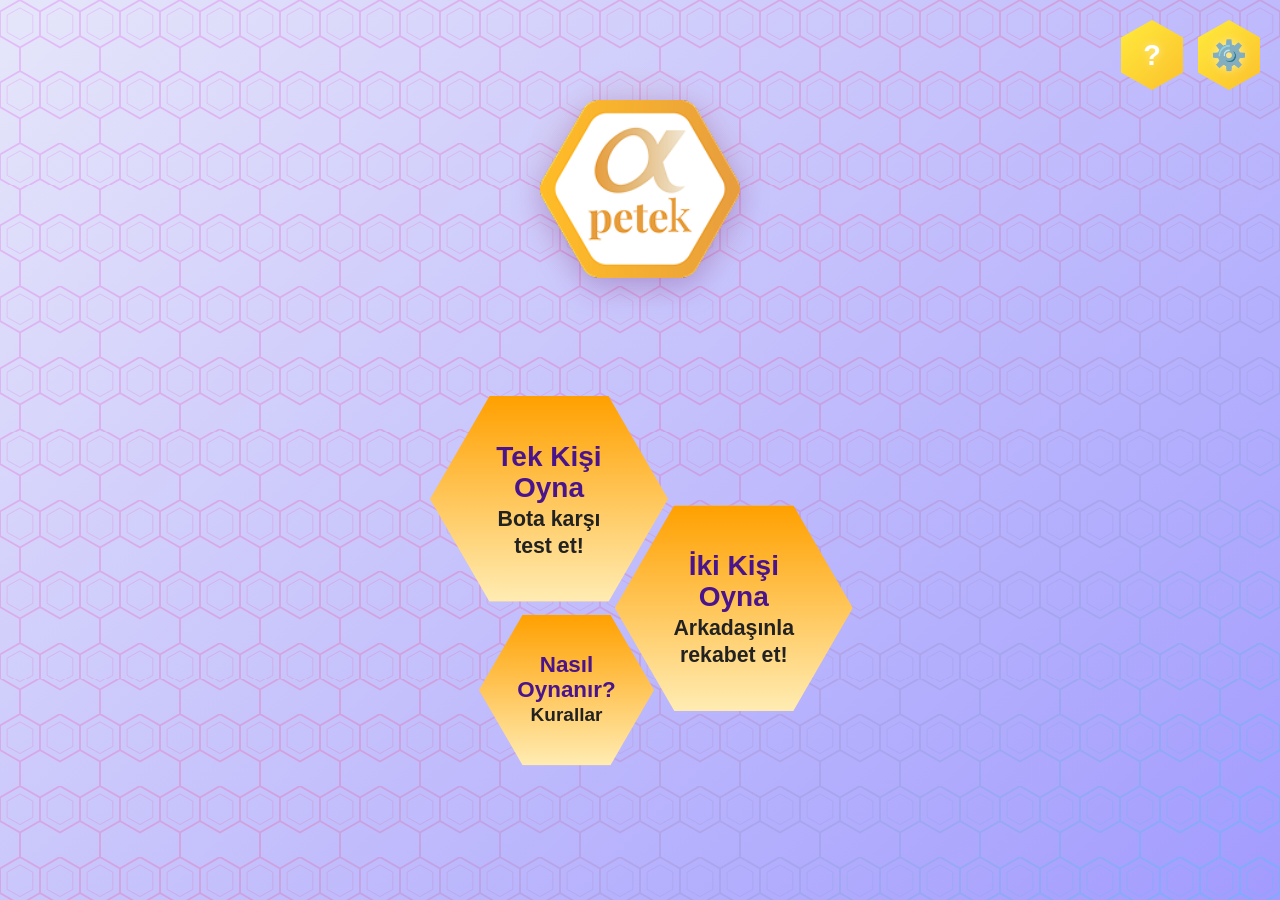
==== commit 1bf579bb: "a" ====
--- a/index.html
+++ b/index.html
@@ -6,18 +6,16 @@
     <title>Petek Oyunu</title>
     <link rel="stylesheet" href="style.css">
 </head>
-<body>
+<body class="prep-body">
 
-    <!-- Kalıcı ve Zarif Altıgen Izgara Arka Planı -->
+    <!-- Kalıcı ve Zarif Altıgen Izgara Arka Planı (3D Energy Hive) -->
     <div class="hexagon-grid-bg"></div>
 
-    <!-- Üst Kontrol Alanı -->
     <div class="header">
         <button class="icon-btn" id="helpBtn" title="Yardım">?</button>
         <button class="icon-btn" id="settingsBtn" title="Ayarlar">⚙️</button>
     </div>
 
-    <!-- Logo Alanı -->
     <div class="logo-container">
         <img src="logo.png" alt="Petek Düellosu" class="brand-logo">
     </div>
--- a/style.css
+++ b/style.css
@@ -1,9586 +1,9663 @@
 /* Genel Ayarlar ve Renk Paleti */ -+
   
 :root { -+
   
     /* Arka plan geÃ§iÅi iÃ§in lila ve mor tonlarÄ± */ -+
   
     --bg-color-start: #E6E6FA; /* Lila */ -+
   
     --bg-color-end: #9370DB; /* Mor */ ---+
+++
+    /* Buton ve kartlar iÃ§in canlÄ± sarÄ± tonlarÄ± */++
+++
+    --primary-yellow: #FFD700;++
+++
+    --primary-yellow-dark: #E6C200;++
+++
+    /* GÃ¶lge ve 3D efektleri iÃ§in renkler */++
+++
+    --shadow-color: rgba(75, 0, 130, 0.25); /* Koyu mor tonlarÄ±nda gÃ¶lge */++
+++
+    --highlight-color: rgba(255, 255, 255, 0.6);++
+++
+    /* Metin renkleri */++
+++
+    --text-main: #4A148C; /* OkunabilirliÄi yÃ¼ksek koyu mor */++
+++
+}++
+++
++
+/* --- GLOBAL BODY & MOBILE BACKGROUND FIX --- */+
+html {+
+    height: -webkit-fill-available; /* iOS Fix */+
+}+
++
+body {+
+    font-family: 'Segoe UI', Tahoma, Geneva, Verdana, sans-serif;+
+    background-color: #a29bfe !important; /* Lila/Mor Yedek Renk */+
+    background: linear-gradient(135deg, #E6E6FA 0%, #9370DB 100%) !important;+
+    background-size: cover !important;+
+    background-repeat: no-repeat !important;+
+    background-attachment: scroll !important; /* Fixed mobilde sorunlu, scroll yapıldı */ 
     -----
-    /* Buton ve kartlar iÃ§in canlÄ± sarÄ± tonlarÄ± */-----
-    --primary-yellow: #FFD700;-----
-    --primary-yellow-dark: #E6C200;----+
+    min-height: 100vh !important;+
+    min-height: -webkit-fill-available !important; /* iOS adres çubuğu fix */ 
     -----
-    /* GÃ¶lge ve 3D efektleri iÃ§in renkler */-----
-    --shadow-color: rgba(75, 0, 130, 0.25); /* Koyu mor tonlarÄ±nda gÃ¶lge */-----
-    --highlight-color: rgba(255, 255, 255, 0.6);-----
------
-    /* Metin renkleri */-----
-    --text-main: #4A148C; /* OkunabilirliÄi yÃ¼ksek koyu mor */-----
-}-----
----+
+    color: #4A148C;+
+    display: flex;+
+    flex-direction: column;+
+    align-items: center;+
+    padding: 20px;+
+    width: 100%;+
+    margin: 0;+
+    position: relative;+
+    overflow-x: hidden;+
+}+
++
+/* Masaüstü için fixed özelliğini koruyabiliriz */+
+@media screen and (min-width: 1024px) {+
+    body {+
+        background-attachment: fixed !important;+
+    }+
+}+
  
 /* Temel SÄ±fÄ±rlama ve Body Stilleri */ -+
   
 * { -+
   
     box-sizing: border-box; -+
   
     margin: 0; -+
   
     padding: 0; ----
-}-----
------
-body {-----
-    font-family: 'Segoe UI', Tahoma, Geneva, Verdana, sans-serif;-----
-    /* Lila'dan mora geÃ§iÅli arka plan */-----
-    background: linear-gradient(135deg, var(--bg-color-start) 0%, var(--bg-color-end) 100%);-----
-    background-attachment: fixed; /* Mobilde scroll yaparken arkaplan sabit kalsÄ±n */-----
-    min-height: 100vh;--+
+++
+}++
+++
+++
+++
+/* ============================================================== */++
+++
+/* FÜTÜRİSTİK 3D PETEK KOVANI (ADVANCED 3D ENERGY HIVE)            */++
+++
+/* ============================================================== */++
+++
+.hexagon-grid-bg {++
+++
+    position: fixed;++
+++
+    top: 0;++
+++
+    left: 0;++
+++
+    width: 100%;++
+++
+    height: 100%;++
+++
+    z-index: -1;++
+++
+    pointer-events: none;++
+++
+    opacity: 0.25;++
+++
+    /* Derinlik için isometric bakış açısı (Opsiyonel: Isometric hissi veren pattern kullanacağız) */++
+++
+    background: linear-gradient(135deg, #E040FB 0%, #FF4081 50%, #00E5FF 100%);++
+++
+    /* 3D Görünümlü İç İçe Geçmiş Lazer Petekler (Nested Laser Hexagons) */++
+++
+    -webkit-mask-image: url("data:image/svg+xml,%3Csvg width='112' height='100' viewBox='0 0 112 100' xmlns='http://www.w3.org/2000/svg'%3E%3Cpath d='M28 66L0 50L0 16L28 0L56 16L56 50L28 66L28 100M56 16L84 0L112 16L112 50L84 66L56 50' fill='none' stroke='black' stroke-width='2.5'/%3E%3Cpath d='M28 55L10 45L10 21L28 11L46 21L46 45Z' fill='none' stroke='black' stroke-width='1'/%3E%3Cpath d='M84 55L66 45L66 21L84 11L102 21L102 45Z' fill='none' stroke='black' stroke-width='1'/%3E%3C/svg%3E");++
+++
+    mask-image: url("data:image/svg+xml,%3Csvg width='112' height='100' viewBox='0 0 112 100' xmlns='http://www.w3.org/2000/svg'%3E%3Cpath d='M28 66L0 50L0 16L28 0L56 16L56 50L28 66L28 100M56 16L84 0L112 16L112 50L84 66L56 50' fill='none' stroke='black' stroke-width='2.5'/%3E%3Cpath d='M28 55L10 45L10 21L28 11L46 21L46 45Z' fill='none' stroke='black' stroke-width='1'/%3E%3Cpath d='M84 55L66 45L66 21L84 11L102 21L102 45Z' fill='none' stroke='black' stroke-width='1'/%3E%3C/svg%3E");++
+++
+    mask-size: 80px auto;++
+++
+    /* Neon Parlama ve Derinlik Gölgeleri */++
+++
+    filter: drop-shadow(0 0 5px rgba(224, 64, 251, 0.6)) drop-shadow(0 0 10px rgba(0, 229, 255, 0.4));++
+++
+}++
+++
+/* Sayfa ortasındaki yumuşak lazer enerji küresi (Focal Energy Sphere) */++
+++
+.hexagon-grid-bg::before {++
+++
+    content: '';++
+++
+    position: absolute;++
+++
+    top: 50%;++
+++
+    left: 50%;++
+++
+    width: 80vw;++
+++
+    height: 80vh;++
+++
+    background: radial-gradient(circle, rgba(224, 64, 251, 0.3) 0%, rgba(255, 64, 129, 0.1) 40%, transparent 70%);++
+++
+    transform: translate(-50%, -50%);++
+++
+    filter: blur(60px);++
+++
+    pointer-events: none;++
+++
+    z-index: -1;++
+++
+}++
+++
+    10% {++
+++
+        opacity: 1; /* GÃ¶rÃ¼nÃ¼rleÅti */++
+++
+    }++
+++
+    90% {++
+++
+        opacity: 1;++
+++
+    }++
+++
+    100% {++
+++
+        transform: translateY(120vh) rotate(360deg);++
+++
+        opacity: 0; /* Kaybolarak Ã§Ä±ksÄ±n */++
+++
+    }++
+++
+}++
+++
+/* ++
+++
+  Ortak 'Kart' SÄ±nÄ±fÄ± ++
+++
+  YumuÅak kÃ¶Åeli, sevimli, hafif 3D gÃ¶rÃ¼nÃ¼mlÃ¼ kart yapÄ±larÄ±.++
+++
+*/++
+++
+.card {++
+++
+    background-color: var(--primary-yellow);++
+++
+    border-radius: 24px; /* YumuÅak ve geniÅ kÃ¶Åeler */++
+++
+    padding: 20px;++
+++
+    margin-bottom: 20px;++
+++
+    width: 100%;++
+++
+    max-width: 400px; /* Mobilde tam ekran, tablette/web'de ortalanmÄ±Å */++
+++
+    /* Hafif 3D Efekti: Ãstten aydÄ±nlatma, alttan kendi renginin koyusu ile kalÄ±nlÄ±k ve dÄ±Å gÃ¶lge */++
+++
+    box-shadow: ++
+++
+        0px 10px 20px var(--shadow-color),++
+++
+        inset 0px 4px 0px var(--highlight-color),++
+++
+        inset 0px -4px 0px var(--primary-yellow-dark);++
+++
+    /* Formu desteklemek ve sevimli gÃ¶stermek iÃ§in ince bir Ã§izgi */++
+++
+    border: 3px solid var(--primary-yellow-dark);++
+++
+    display: flex;++
+++
+    flex-direction: column;++
+++
+    gap: 15px;++
+++
+    transition: transform 0.3s ease;++
+++
+}++
+++
+/* Karta hover gelindiÄinde hafif zÄ±plama efekti (opsiyonel) */++
+++
+.card:hover {++
+++
+    transform: translateY(-2px);++
+++
+}++
+++
+.card h2, .card h3 {++
+++
+    text-align: center;++
+++
+    margin-bottom: 5px;++
+++
+    font-weight: 800;++
+++
+}++
+++
+.card p {++
+++
+    font-size: 1rem;++
+++
+    line-height: 1.5;++
+++
+}++
+++
+/* ++
+++
+  Ortak 'Buton' SÄ±nÄ±fÄ± ++
+++
+  CanlÄ± sarÄ±, yumuÅak kÃ¶Åeli, 3D ve interaktif (hover/active efektli) buton yapÄ±larÄ±.++
+++
+*/++
+++
+.button, .btn {++
+++
+    appearance: none;++
+++
+    background-color: var(--primary-yellow);++
   
     color: var(--text-main); -+
+++
+    font-size: 1.1rem;++
+++
+    font-weight: bold;++
+++
+    text-align: center;++
+++
+    padding: 16px 24px;++
+++
+    border-radius: 100px; /* Tam yuvarlak (hap Åeklinde) sevimli buton */++
+++
+    border: 2px solid var(--primary-yellow-dark);++
+++
+    cursor: pointer;++
+++
+    width: 100%;++
+++
+    /* 3D GÃ¶rÃ¼nÃ¼m: AydÄ±nlatma ve alt gÃ¶lge ile kalÄ±nlÄ±k (basÄ±labilir) hissi */++
+++
+    box-shadow: ++
+++
+        0px 6px 0px var(--primary-yellow-dark),++
+++
+        0px 8px 15px var(--shadow-color),++
+++
+        inset 0px 3px 0px var(--highlight-color);++
+++
+    transition: all 0.15s cubic-bezier(0.4, 0, 0.2, 1); /* YumuÅak animasyon geÃ§iÅi */++
+++
+    display: inline-flex;++
+++
+    justify-content: center;++
+++
+    align-items: center;++
+++
+    text-decoration: none;++
+++
+    user-select: none; /* Metin seÃ§imi engelleniyor */++
+++
+}++
+++
+/* Ãzerine gelindiÄinde (Hover): Hafif kÃ¼Ã§Ã¼lme ve koyulaÅma efekti */++
+++
+.button:hover, .btn:hover {++
+++
+    background-color: var(--primary-yellow-dark); /* Renk koyulaÅÄ±yor */++
+++
+    transform: scale(0.98) translateY(2px); /* Hem hafif kÃ¼Ã§Ã¼lÃ¼yor hem aÅaÄÄ± iniyor */++
+++
+    /* 3D gÃ¶lgeyi (kalÄ±nlÄ±ÄÄ±) azaltarak basÄ±lÄ±yormuÅ hissini baÅlatma */++
+++
+    box-shadow: ++
+++
+        0px 4px 0px var(--primary-yellow-dark),++
+++
+        0px 5px 10px var(--shadow-color),++
+++
+        inset 0px 3px 0px rgba(255, 255, 255, 0.4);++
+++
+}++
+++
+/* TÄ±klandÄ±ÄÄ±nda (Active): Tamamen basÄ±lmÄ±Å hissi */++
+++
+.button:active, .btn:active {++
+++
+    transform: scale(0.95) translateY(6px); /* Daha fazla kÃ¼Ã§Ã¼lÃ¼p tam basÄ±lÄ±yor */++
+++
+    background-color: #D4B400; /* Biraz daha koyu sarÄ± */++
+++
+    /* KalÄ±nlÄ±k gÃ¶lgesi sÄ±fÄ±rlanÄ±yor (buton zemine oturdu) */++
+++
+    box-shadow: ++
+++
+        0px 0px 0px var(--primary-yellow-dark),++
+++
+        0px 2px 5px var(--shadow-color),++
+++
+        inset 0px 3px 0px rgba(255, 255, 255, 0.2);++
+++
+}++
+++
+/* Mobil cihazlarda kullanÄ±labilirlik iÃ§in ekstra medya sorgularÄ± */++
+++
+@media screen and (max-width: 480px) {++
+++
+    ++
+++
+    .card {++
+++
+        padding: 18px;++
+++
+        border-radius: 20px;++
+++
+        gap: 12px;++
+++
+    }++
+++
+    .button, .btn {++
+++
+        padding: 14px 20px;++
+++
+        font-size: 1rem;++
+++
+    }++
+++
+}++
+++
+/* ============================================================== */++
+++
+/* YENÄ° EKLENEN ANA SAYFA (INDEX) STÄ°LLERÄ°                          */++
+++
+/* ============================================================== */++
+++
+/* --- Ãst MenÃ¼ Ä°konlarÄ± (Ayarlar ve YardÄ±m) --- */++
+++
+/* --- Ana MenÃ¼ Klasik Petek TasarÄ±mlarÄ± --- */++
+++
+.honeycomb-menu-container {++
+++
+    position: relative;++
+++
+    width: 320px;++
+++
+    height: 290px;++
+++
+    z-index: 10; /* Arka plan deseninin Ã¼stÃ¼nde kalsÄ±n */++
+++
+    /* Dikey ortalama - Logo ile alt kÄ±sÄ±m arasÄ±nda mÃ¼kemmel dengelenir */++
+++
+    margin: auto; ++
+++
+    /* TÃ¼m petekleri oranlarÄ± bozulmadan (iÃ§ yazÄ±larÄ±yla birlikte) eski %22 yerine Åimdi %40 bÃ¼yÃ¼tÃ¼r (Ekstra ~%15-20 kazanÃ§) */++
+++
+    transform: scale(1.40); ++
+++
+    transform-origin: center center;++
+++
+}++
+++
+/* Mobil limitler - BÃ¼yÃ¼tÃ¼len petekler ufak ekranlarda viewport dÄ±ÅÄ±na taÅmasÄ±n */++
+++
+@media screen and (max-width: 440px) {++
+++
+    .honeycomb-menu-container {++
+++
+        transform: scale(1.22); /* Limit (Eski bÃ¼yÃ¼k boyut Åimdi mobil maks limit oldu) */++
+++
+    }++
+++
+}++
+++
+@media screen and (max-width: 380px) {++
+++
+    .honeycomb-menu-container {++
+++
+        transform: scale(1.05); /* Ãok dar telefonlar */++
+++
+    }++
+++
+}++
+++
+.honeycomb-btn {++
+++
+    position: absolute;++
+++
+    /* Tam Keskin Petek (AltÄ±gen) silÃ¼eti - DÃ¼z Ã¼st/alt, sivri yanlar */++
+++
+    clip-path: polygon(25% 0%, 75% 0%, 100% 50%, 75% 100%, 25% 100%, 0% 50%);++
+++
+    /* Temiz, PÃ¼rÃ¼zsÃ¼z Bal Rengi Linear Degrade (Koyu Amber'den AÃ§Ä±k SarÄ±ya) */++
+++
+    /* TÃ¼m desen ve iÃ§ gÃ¶lgeler kaldÄ±rÄ±ldÄ± */++
+++
+    background: linear-gradient(180deg, #FFA000 0%, #FFECB3 100%);++
   
     display: flex; -+
   
     flex-direction: column; -+
+++
+    justify-content: center;++
   
     align-items: center; ----
-    padding: 20px;-----
-    /* Mobil Ã¶ncelikli (responsive) yapÄ± iÃ§in */--+
+++
+    text-align: center;++
+++
+    cursor: pointer;++
+++
+    transition: transform 0.3s ease, filter 0.3s ease, z-index 0s;++
+++
+    /* Ä°nce Ãst-Sol IÅÄ±k ParlamasÄ± (Kenar Vurgusu/Highlight) + Zemin GÃ¶lgesi */++
+++
+    filter: drop-shadow(-1.5px -1.5px 0px rgba(255, 255, 255, 0.9)) drop-shadow(0px 8px 12px rgba(255, 143, 0, 0.5));++
+++
+}++
+++
+.honeycomb-btn.h-large {++
+++
+    width: 170px;++
+++
+    height: 147px; /* W * 0.866 */++
+++
+    padding: 10px;++
+++
+}++
+++
+.honeycomb-btn.h-small {++
+++
+    width: 125px;++
+++
+    height: 108px; /* W * 0.866 */++
+++
+    padding: 10px;++
+++
+}++
+++
+/* Pozisyonlamalar (ArÄ± kovanÄ± iÃ§iÃ§e dizilimi) */++
+++
+.honeycomb-btn.h-pos-1 {++
+++
+    top: 0;++
+++
+    left: 10px;++
+++
+    z-index: 2;++
+++
+}++
+++
+.honeycomb-btn.h-pos-2 {++
+++
+    top: 78px; /* Tam ortadan hizalama yarÄ± yÃ¼ksekliÄi */++
+++
+    left: 142px; /* GeniÅliÄin %75'i civarÄ± + boÅluk */++
+++
+    z-index: 1;++
+++
+}++
+++
+.honeycomb-btn.h-pos-3 {++
+++
+    top: 156px; ++
+++
+    left: 45px; /* Alt-sol cepheye sÄ±msÄ±kÄ± oturtulmuÅ kÃ¼Ã§Ã¼k petek */++
+++
+    z-index: 3;++
+++
+}++
+++
+/* --- Ä°konlar ve Tipografi --- */++
+++
+.honeycomb-btn h2 {++
+++
+    font-size: 1.25rem;++
+++
+    font-weight: 800;++
+++
+    margin-bottom: 2px;++
+++
+    color: #4A148C; /* Koyu Mor (Siyah/Mor Vurgu) */++
+++
+    line-height: 1.1;++
+++
+}++
+++
+.honeycomb-btn.h-small h2 {++
+++
+    font-size: 1rem; /* KÃ¼Ã§Ã¼k peteÄin baÅlÄ±ÄÄ± biraz daha kÃ¼Ã§Ã¼k */++
+++
+}++
+++
+.honeycomb-btn p {++
+++
+    font-size: 0.95rem; /* Boyut birkaÃ§ piksel bÃ¼yÃ¼tÃ¼ldÃ¼ ve daha okunabilir kÄ±lÄ±ndÄ± */++
+++
+    font-weight: 700;++
+++
+    color: #222222; /* Koyu gri, neredeyse siyah temiz modern metin */++
+++
+    line-height: 1.25;++
+++
+}++
+++
+.honeycomb-btn.h-small p {++
+++
+    font-size: 0.85rem;++
+++
+}++
+++
+.honeycomb-btn:hover {++
+++
+    transform: scale(1.1); /* YumuÅak tam bÃ¼yÃ¼me animasyonu */++
+++
+    /* Hover anÄ±nda CamsÄ± Halo yansÄ±masÄ± ve GÃ¼Ã§lÃ¼ Kehribar (AltÄ±n) Glow */++
+++
+    filter: drop-shadow(0px 0px 4px rgba(255, 255, 255, 0.8)) drop-shadow(0px 0px 20px rgba(255, 215, 0, 0.95));++
+++
+    z-index: 10 !important; /* BÃ¼yÃ¼dÃ¼ÄÃ¼nde tasarÄ±mÄ±n en Ã¼stÃ¼ne Ã§Ä±ksÄ±n */++
+++
+}++
+++
+/* --- Logo ve Responsive DÃ¼zen --- */++
+++
+.logo-container {++
+++
+    display: flex;++
+++
+    justify-content: center;++
+++
+    align-items: center;++
   
     width: 100%; ----
-    position: relative; /* Arka plan deseni iÃ§in */-----
-    overflow-x: hidden; /* Animasyondan dolayÄ± kaydÄ±rma Ã§ubuÄu Ã§Ä±kmasÄ±nÄ± engelle */-----
-}-----
---+
+++
+    margin-top: 80px;++
+++
+    margin-bottom: 40px;++
+++
+    position: relative; /* Mistk halo efekti iÃ§in referans */++
+++
+    animation: float 4s ease-in-out infinite;++
+++
+    z-index: 10; /* Arka plan deseninin Ã¼stÃ¼nde kalsÄ±n */++
+++
+}++
+++
+/* Mistik ve DeÄerli Hava Katan Petek/Bal Mumu ParÄ±ltÄ±sÄ± (Halo Aura) */++
+++
+.logo-container::before {++
+++
+    content: '';++
+++
+    position: absolute;++
+++
+    top: 50%;++
+++
+    left: 50%;++
+++
+    transform: translate(-50%, -50%);++
+++
+    width: 250px;++
+++
+    height: 250px;++
+++
+    background: radial-gradient(circle, rgba(255, 215, 0, 0.25) 0%, rgba(255, 143, 0, 0.08) 40%, transparent 70%);++
+++
+    pointer-events: none; /* Mouse engellemesini engeller */++
+++
+    z-index: -1; /* Logonun arkasÄ±nda kalsÄ±n */++
+++
+}++
+++
+.brand-logo {++
+++
+    max-width: 100%; /* Mobil cihazlarda taÅmayÄ± Ã¶nler */++
+++
+    width: 200px; /* Daha zarif ve toparlanmÄ±Å bir boyut (eskiden 300px'ti) */++
+++
+    height: auto;++
+++
+    object-fit: contain;++
+++
+    filter: drop-shadow(0px 8px 15px var(--shadow-color)); /* Logoya derinlik katan lila gÃ¶lge */++
+++
+}++
+++
+/* Havada SÃ¼zÃ¼lme Animasyonu (Float) */++
+++
+@keyframes float {++
+++
+    0% { transform: translateY(0px); }++
+++
+    50% { transform: translateY(-8px); }++
+++
+    100% { transform: translateY(0px); }++
+++
+}++
+++
+/* --- Menu KartÄ± Ãzel Ä°mleÃ§ ve TÄ±klanabilirlik Bildirimi --- */++
+++
+.menu-card {++
+++
+    cursor: pointer;++
+++
+}++
+++
+/* --- Modal (AÃ§Ä±lÄ±r Pencere) Stilleri --- */++
+++
+.modal-overlay {++
+++
+    position: fixed;++
+++
+    top: 0;++
+++
+    left: 0;++
+++
+    width: 100%;++
+++
+    height: 100%;++
+++
+    background-color: rgba(30, 0, 60, 0.75); /* Koyu Arka Plan */++
+++
+    backdrop-filter: blur(5px); /* Arka planÄ± bulanÄ±klaÅtÄ±rma efekti */++
+++
+    /* ModalÄ± ortalamak iÃ§in Flexbox */++
+++
+    display: flex;++
+++
+    justify-content: center;++
+++
+    align-items: center;++
+++
+    /* VarsayÄ±lan olarak gizli */++
+++
+    z-index: 1000;++
+++
+    opacity: 0;++
+++
+    pointer-events: none;++
+++
+    transition: opacity 0.3s ease;++
+++
+}++
+++
+/* JavaScript bu sÄ±nÄ±fÄ± eklediÄinde modal gÃ¶rÃ¼nÃ¼r olur */++
+++
+.modal-overlay.active {++
+++
+    opacity: 1;++
+++
+    pointer-events: auto;++
+++
+}++
+++
+.modal-content {++
+++
+    background: linear-gradient(to bottom, #FFFFFF, #FFF5FA);++
+++
+    width: 90%;++
+++
+    max-width: 380px;++
+++
+    border-radius: 28px;++
+++
+    padding: 30px;++
+++
+    position: relative;++
+++
+    /* Ä°Ã§erik de hafif sevimli bir kenarlÄ±kla sÄ±nÄ±rlandÄ±rÄ±lÄ±yor */++
+++
+    border: 4px solid var(--primary-yellow);++
+++
+    box-shadow: 0px 20px 40px rgba(0, 0, 0, 0.3);++
+++
+    /* AÃ§Ä±lÄ±Å animasyonu iÃ§in varsayÄ±lan olarak kÃ¼Ã§Ã¼ltÃ¼lmÃ¼Å ve aÅaÄÄ± kaydÄ±rÄ±lmÄ±Å */++
+++
+    transform: translateY(30px) scale(0.9);++
+++
+    transition: transform 0.3s cubic-bezier(0.34, 1.56, 0.64, 1); /* SÄ±Ã§rama (Bouncy) hareketi */++
+++
+}++
+++
+.modal-overlay.active .modal-content {++
+++
+    transform: translateY(0) scale(1);++
+++
+}++
+++
+.modal-title {++
+++
+    color: var(--text-main);++
+++
+    font-size: 1.6rem;++
+++
+    font-weight: 800;++
+++
+    text-align: center;++
+++
+    margin-bottom: 20px;++
+++
+}++
+++
+.modal-++
+++
+.modal-body p {++
+++
+    margin-bottom: 10px;++
+++
+}++
+++
+/* ÃarpÄ± (Kapatma) Butonu */++
+++
+.close-btn {++
+++
+    position: absolute;++
+++
+    top: -15px;++
+++
+    right: -15px;++
+++
+    width: 44px;++
+++
+    height: 44px;++
+++
+    background-color: #FF4D6D; /* TatlÄ± pembe/kÄ±rmÄ±zÄ± tonu */++
+++
+    color: white;++
+++
+    border: 4px solid white;++
+++
+    border-radius: 50%;++
+++
+    font-size: 1.4rem;++
+++
+    font-weight: bold;++
+++
+    display: flex;++
+++
+    justify-content: center;++
+++
+    align-items: center;++
+++
+    cursor: pointer;++
+++
+    box-shadow: 0px 4px 10px rgba(0,0,0,0.25);++
+++
+    transition: all 0.2s ease;++
+++
+}++
+++
+.close-btn:hover {++
+++
+    transform: scale(1.1) rotate(90deg); /* Ãzerine gelince biraz dÃ¶nme ve bÃ¼yÃ¼me */++
+++
+    background-color: #FF3355;++
+++
+}++
   
 /* ============================================================== */ --
-/* FÜTÜRİSTİK 3D PETEK KOVANI (ADVANCED 3D ENERGY HIVE)            */+
+++
+/* OYUN HAZIRLIK (PREP) SAYFALARI Ä°ÃÄ°N STÄ°LLER                    */++
   
 /* ============================================================== */ --
-.hexagon-grid-bg {+
+++
+/* --- Input ve Form AlanlarÄ± --- */++
+++
+.input-group {++
+++
+    width: 100%;++
+++
+    margin-bottom: 20px;++
+++
+    display: flex;++
+++
+    flex-direction: column;++
+++
+    gap: 8px;++
+++
+}++
+++
+.input-label {++
+++
+    font-weight: 700;++
+++
+    color: var(--text-main);++
+++
+    font-size: 0.95rem;++
+++
+}++
+++
+.custom-input {++
+++
+    width: 100%;++
+++
+    padding: 14px 20px;++
+++
+    border-radius: 18px;++
+++
+    border: 3px solid var(--primary-yellow-dark);++
+++
+    font-size: 1.1rem;++
+++
+    font-family: inherit;++
+++
+    outline: none;++
+++
+    transition: all 0.3s ease;++
+++
+    box-shadow: inset 0px 4px 6px rgba(0,0,0,0.03);++
+++
+    color: var(--text-main);++
+++
+    background-color: #fffaee;++
+++
+    font-weight: 600;++
+++
+}++
+++
+.custom-input::placeholder {++
+++
+    color: #b5a25e;++
+++
+    font-weight: 500;++
+++
+}++
+++
+.custom-input:focus {++
+++
+    background-color: #ffffff;++
+++
+    border-color: var(--text-main);++
+++
+    box-shadow: 0px 0px 0px 4px rgba(75, 0, 130, 0.15);++
+++
+}++
+++
+.custom-input:disabled {++
+++
+    background-color: #e9e9e9;++
+++
+    border-color: #ccc;++
+++
+    color: #777;++
+++
+    cursor: not-allowed;++
+++
+}++
+++
+/* --- Kategori KartlarÄ± IzgarasÄ± (Grid) --- */++
+++
+.category-grid {++
+++
+    display: grid;++
+++
+    /* Mobilde 3 sÃ¼tun sÄ±Äacak Åekilde, aralarÄ±nda boÅlukla */++
+++
+    grid-template-columns: repeat(auto-fit, minmax(90px, 1fr));++
+++
+    gap: 12px;++
+++
+}++
+++
+.category-card {++
+++
+    background-color: #FFFFFF;++
+++
+    border: 3px solid #E6E6FA; /* AÃ§Ä±k lila kenarlÄ±k */++
+++
+    border-radius: 20px;++
+++
+    padding: 15px 5px;++
+++
+    display: flex;++
+++
+    flex-direction: column;++
+++
+    align-items: center;++
+++
+    gap: 10px;++
+++
+    cursor: pointer;++
+++
+    transition: all 0.2s cubic-bezier(0.4, 0, 0.2, 1);++
+++
+}++
+++
+.category-card:hover {++
+++
+    transform: translateY(-3px);++
+++
+    border-color: var(--primary-yellow-light);++
+++
+    box-shadow: 0px 6px 12px rgba(0,0,0,0.06);++
+++
+}++
+++
+.category-card.selected {++
+++
+    border-color: var(--text-main);++
+++
+    background-color: var(--primary-yellow); /* Aktif kart tamamen sarÄ± oluyor */++
+++
+    box-shadow: 0px 4px 0px var(--primary-yellow-dark);++
+++
+    transform: translateY(-2px);++
+++
+}++
+++
+.category-icon {++
+++
+    font-size: 2rem;++
+++
+    line-height: 1;++
+++
+}++
+++
+.category-name {++
+++
+    font-size: 0.8rem;++
+++
+    font-weight: 800;++
+++
+    color: var(--text-main);++
+++
+    text-align: center;++
+++
+}++
+++
+/* --- Hazırlık Sayfaları İçin Standart Konteynır --- */++
+++
+.prep-++
+++
+.prep-container {++
+++
+    width: 100%;++
+++
+    max-width: 450px;++
+++
+    display: flex;++
+++
+    flex-direction: column;++
+++
+    align-items: center;++
+++
+}++
+++
+/* --- Geri Butonu (Üst Sol) --- */++
+++
+.back-header {++
+++
+    width: 100%;++
+++
+    max-width: 400px;++
+++
+    display: flex;++
+++
+    justify-content: flex-start;++
+++
+    padding-bottom: 5px;++
+++
+}++
+++
+.back-btn {++
+++
+    display: inline-flex;++
+++
+    align-items: center;++
+++
+    gap: 5px;++
+++
+    text-decoration: none;++
+++
+    background-color: rgba(255, 255, 255, 0.4);++
+++
+    border: 2px solid rgba(255, 255, 255, 0.6);++
+++
+    padding: 8px 15px;++
+++
+    border-radius: 20px;++
+++
+    font-size: 1rem;++
+++
+    font-weight: 800;++
+++
+    color: var(--text-main);++
+++
+    cursor: pointer;++
+++
+    transition: all 0.2s ease;++
+++
+}++
+++
+.back-btn:hover {++
+++
+    background-color: rgba(255, 255, 255, 0.8);++
+++
+    transform: translateX(-4px);++
+++
+}++
+++
+.game-back-btn {++
   
     position: fixed; +
+++
+    top: 20px;++
+++
+    left: 20px;++
+++
+    z-index: 9999;++
+++
+    box-shadow: 0 4px 15px rgba(0,0,0,0.1);++
+++
+}++
+++
+/* --- Oyun Kodu GÃ¶rÃ¼ntÃ¼leme Kutusu --- */++
+++
+.code-box {++
+++
+    background-color: #E6E6FA; /* Lila iÃ§i */++
+++
+    border: 3px dashed var(--text-main);++
+++
+    border-radius: 20px;++
+++
+    padding: 15px;++
+++
+    text-align: center;++
+++
+    font-size: 1.8rem;++
+++
+    font-weight: 900;++
+++
+    color: var(--text-main);++
+++
+    letter-spacing: 8px;++
+++
+    margin: 15px 0 20px 0;++
+++
+    box-shadow: inset 0px 4px 6px rgba(0,0,0,0.05);++
+++
+}++
+++
+/* --- AyraÃ§ (VEYA yazÄ±sÄ±) --- */++
+++
+.divider {++
+++
+    display: flex;++
+++
+    align-items: center;++
+++
+    text-align: center;++
+++
+    color: #ffffff;++
+++
+    font-weight: 800;++
+++
+    font-size: 0.9rem;++
+++
+    margin: 15px 0;++
+++
+    width: 100%;++
+++
+    max-width: 400px;++
+++
+    opacity: 0.9;++
+++
+}++
+++
+.divider::before, .divider::after {++
+++
+    content: '';++
+++
+    flex: 1;++
+++
+    border-bottom: 2px dashed rgba(255, 255, 255, 0.6);++
+++
+}++
+++
+.divider::before { margin-right: 15px; }++
+++
+.divider::after { margin-left: 15px; }++
+++
+/* --- Inaktif (BasÄ±lamaz) Buton Stili --- */++
+++
+.btn:disabled {++
+++
+    opacity: 0.4;++
+++
+    cursor: not-allowed;++
+++
+    background-color: #e2c000;++
+++
+    transform: none !important;++
+++
+    box-shadow: 0px 4px 0px var(--primary-yellow-dark) !important;++
+++
+}++
+++
+/* --- Avatar SeÃ§imi (Yeni Kare GÃ¶rsel Sistem) --- */++
+++
+.selected-avatars-display {++
+++
+    display: flex;++
+++
+    justify-content: center;++
+++
+    gap: 30px;++
+++
+    margin-bottom: 25px;++
+++
+}++
+++
+.selected-avatar-box {++
+++
+    width: 120px;++
+++
+    height: 120px;++
+++
+    background-color: #FFFFFF;++
+++
+    border-radius: 12px;++
+++
+    display: flex;++
+++
+    justify-content: center;++
+++
+    align-items: center;++
+++
+    overflow: hidden;++
+++
+    position: relative;++
+++
+    box-shadow: 0px 8px 20px rgba(0,0,0,0.15);++
+++
+    transition: all 0.3s ease;++
+++
+    border: 4px solid var(--text-main);++
+++
+}++
+++
+.selected-avatar-box img {++
+++
+    width: 100%;++
+++
+    height: 100%;++
+++
+    object-fit: cover;++
+++
+}++
+++
+/* TakÄ±m Renkleri (Mavi = 1. Oyuncu, KÄ±rmÄ±zÄ± = 2. Oyuncu / Robot) */++
+++
+.team-blue-border {++
+++
+    border-color: #00E5FF !important;++
+++
+    box-shadow: 0 0 20px rgba(0, 229, 255, 0.5) !important;++
+++
+}++
+++
+.team-red-border {++
+++
+    border-color: #FF1744 !important;++
+++
+    box-shadow: 0 0 20px rgba(255, 23, 68, 0.5) !important;++
+++
+}++
+++
+/* Galeriler */++
+++
+.avatar-galleries {++
+++
+    display: flex;++
+++
+    flex-direction: column;++
+++
+    gap: 15px;++
+++
+}++
+++
+.gallery-row {++
+++
+    display: flex;++
+++
+    justify-content: center;++
+++
+    gap: 15px;++
+++
+}++
+++
+.gallery-item {++
+++
+    width: 65px;++
+++
+    height: 65px;++
+++
+    border-radius: 10px;++
+++
+    overflow: hidden;++
+++
+    cursor: pointer;++
+++
+    border: 3px solid #E6E6FA;++
+++
+    transition: all 0.2s cubic-bezier(0.4, 0, 0.2, 1);++
+++
+    background-color: #FFF;++
+++
+}++
+++
+.gallery-item img {++
+++
+    width: 100%;++
+++
+    height: 100%;++
+++
+    object-fit: cover;++
+++
+}++
+++
+.gallery-item:hover {++
+++
+    transform: scale(1.1);++
+++
+    border-color: var(--primary-yellow-light);++
+++
+    box-shadow: 0px 4px 10px rgba(0,0,0,0.2);++
+++
+}++
+++
+.gallery-item.selected {++
+++
+    border-color: var(--primary-yellow);++
+++
+    box-shadow: 0px 0px 12px var(--primary-yellow);++
+++
+    transform: translateY(-3px) scale(1.05);++
+++
+}++
+++
+/* KullanÄ±cÄ± isteÄi: Kare butonlar iÃ§indeki resimlerin tam sÄ±ÄmasÄ± iÃ§in */++
+++
+.sq-avatar-btn img {++
+++
+    width: 100%;++
+++
+    height: 100%;++
+++
+    object-fit: cover;++
+++
+}++
+++
+/* --- Zorluk Seviyesi ButonlarÄ± --- */++
+++
+.diff-group {++
+++
+    display: flex;++
+++
+    gap: 10px;++
+++
+    background-color: #FFFFFF;++
+++
+    border: 3px solid #E6E6FA;++
+++
+    border-radius: 18px;++
+++
+    padding: 6px;++
+++
+}++
+++
+.diff-btn {++
+++
+    flex: 1;++
+++
+    background: transparent;++
+++
+    border: none;++
+++
+    padding: 10px 0;++
+++
+    font-weight: 800;++
+++
+    font-size: 0.95rem;++
+++
+    color: var(--text-main);++
+++
+    border-radius: 12px;++
+++
+    cursor: pointer;++
+++
+    transition: all 0.2s ease;++
+++
+}++
+++
+.diff-btn:hover {++
+++
+    background-color: rgba(230, 230, 250, 0.5);++
+++
+}++
+++
+.diff-btn.selected {++
+++
+    background-color: var(--primary-yellow);++
+++
+    box-shadow: 0px 3px 5px rgba(0,0,0,0.1);++
+++
+    color: var(--text-main);++
+++
+}++
+++
+/* ============================================================== */++
+++
+/* OYUN EKRANI STÄ°LLERÄ° (oyun.html)                               */++
+++
+/* ============================================================== */++
+++
+.game-++
+++
+.game-container {++
+++
+    width: 100%;++
+++
+    max-width: 550px;++
+++
+    margin: 0 auto;++
+++
+    display: flex;++
+++
+    flex-direction: column;++
+++
+    gap: 20px;++
+++
+    flex: 1; /* EkranÄ± kaplamasÄ± iÃ§in */++
+++
+}++
+++
+/* --- Skor Tablosu (Ãst BÃ¶lÃ¼m) --- */++
+++
+/* --- Skor Tablosu (Ãst BÃ¶lÃ¼m - Yeni Image_17 TasarÄ±mÄ±) --- */++
+++
+++
+++
+.player-profile {++
+++
+    display: flex;++
+++
+    flex-direction: column;++
+++
+    align-items: center;++
+++
+    gap: 12px;++
+++
+}++
+++
+.avatar-container {++
+++
+    position: relative;++
+++
+    width: 90px;++
+++
+    height: 90px;++
+++
+}++
+++
+.avatar-box {++
+++
+    width: 90px;++
+++
+    height: 90px;++
+++
+    background-color: #FFF;++
+++
+    border: 6px solid #4A148C;++
+++
+    border-radius: 15px;++
+++
+    overflow: hidden;++
+++
+    box-shadow: 0 5px 15px rgba(0,0,0,0.2);++
+++
+    display: flex;++
+++
+    justify-content: center;++
+++
+    align-items: center;++
+++
+}++
+++
+.avatar-box img {++
+++
+    width: 100%;++
+++
+    height: 100%;++
+++
+    object-fit: cover;++
+++
+}++
+++
+/* TakÄ±m Renkleri ve Glow Efektleri */++
+++
+.team-blue-glow {++
+++
+    border-color: #00E5FF !important;++
+++
+    box-shadow: 0 0 25px rgba(0, 229, 255, 0.7) !important;++
+++
+}++
+++
+.team-red-glow {++
+++
+    border-color: #FF1744 !important;++
+++
+    box-shadow: 0 0 25px rgba(255, 23, 68, 0.7) !important;++
+++
+}++
+++
+.name-tag {++
+++
+    background-color: var(--primary-yellow);++
+++
+    color: var(--text-main);++
+++
+    padding: 6px 15px;++
+++
+    border-radius: 12px;++
+++
+    font-weight: 800;++
+++
+    font-size: 0.9rem;++
+++
+    box-shadow: 0 4px 0 var(--primary-yellow-dark);++
+++
+    min-width: 80px;++
+++
+    text-align: center;++
+++
+}++
+++
+.score-box {++
+++
+    display: flex;++
+++
+    justify-content: center;++
+++
+    align-items: center;++
+++
+}++
+++
+.score-hex {++
+++
+    width: 60px;++
+++
+    height: 68px;++
+++
+    background: #FFD54F;++
+++
+    clip-path: polygon(50% 0%, 100% 25%, 100% 75%, 50% 100%, 0% 75%, 0% 25%);++
+++
+    display: flex;++
+++
+    justify-content: center;++
+++
+    align-items: center;++
+++
+    font-size: 1.4rem;++
+++
+    font-weight: 900;++
+++
+    color: #4A148C;++
+++
+    box-shadow: 0 4px 10px rgba(0,0,0,0.1);++
+++
+}++
+++
+.score-hex.blue-text { color: #00B0FF; }++
+++
+.score-hex.red-text { color: #D50000; }++
+++
+/* ============================================================== */++
+++
+/* OYUNCU BÄ°LGÄ°SÄ° VE SIRA ANÄ°MASYONLARI (MULTIPLAYER)             */++
+++
+/* ============================================================== */++
+++
+/* DÃ¶nen CanlÄ± IÅÄ±k SÃ¼zmesi (Glow) Animasyonu */++
+++
+@keyframes spinGlow {++
+++
+    0% { box-shadow: 0 0 10px #FFD700, 0 0 20px #FFD700, inset 0 0 5px #FFD700; transform: scale(1); }++
+++
+    50% { box-shadow: 0 0 20px #FFF, 0 0 35px #FFD700, inset 0 0 15px #FFD700; transform: scale(1.05); }++
+++
+    100% { box-shadow: 0 0 10px #FFD700, 0 0 20px #FFD700, inset 0 0 5px #FFD700; transform: scale(1); }++
+++
+}++
+++
+.player-info {++
+++
+    display: none; /* Eski yapÄ± artÄ±k kullanÄ±lmÄ±yor */++
+++
+}++
+++
+/* SIRA KÄ°MDEYSE O PARLASIN (YENÄ° TASARIM UYUMU) */++
+++
+.player-profile.active-turn .avatar-box {++
+++
+    border-color: var(--primary-yellow) !important;++
+++
+    animation: spinGlow 2s infinite ease-in-out;++
+++
+}++
+++
+.player-profile.active-turn .name-tag {++
+++
+    transform: scale(1.1);++
+++
+    background-color: #FFF;++
+++
+    border: 2px solid var(--primary-yellow);++
+++
+}++
+++
+.player-info.right-aligned {++
+++
+    justify-content: flex-end;++
+++
+}++
+++
+.avatar-circle {++
+++
+    width: 60px;++
+++
+    height: 60px;++
+++
+    background-color: #FFF6C4;++
+++
+    border-radius: 12px; /* Eskiden 50% idi, kareleÅtirildi */++
+++
+    display: flex;++
+++
+    justify-content: center;++
+++
+    align-items: center;++
+++
+    font-size: 2.5rem; ++
+++
+    box-shadow: 0px 4px 0px rgba(0,0,0,0.15);++
+++
+    overflow: hidden; /* Resimlerin taÅmasÄ±nÄ± Ã¶nle */++
+++
+}++
+++
+/* Oyun Ä°Ã§i Profil Kare Resim GÃ¶rÃ¼ntÃ¼leme */++
+++
+.avatar-circle img {++
+++
+    width: 100%;++
+++
+    height: 100%;++
+++
+    object-fit: cover;++
+++
+}++
+++
+/* Bot veya 2. Oyuncu iÃ§in Ã¶zel border rengi JS den gelecek. ++
+++
+   VarsayÄ±lanlarÄ± koruduk. */++
+++
+.bot-avatar {++
+++
+    /* Background overwrite edilmesin */++
+++
+}++
+++
+.player-details {++
+++
+    display: flex;++
+++
+    flex-direction: column;++
+++
+}++
+++
+.player-name {++
+++
+    font-weight: 900;++
+++
+    font-size: 1.05rem;++
+++
+    color: var(--text-main);++
+++
+}++
+++
+.player-score {++
+++
+    font-size: 0.75rem;++
+++
+    font-weight: 700;++
+++
+    color: #4A148C;++
+++
+    opacity: 0.8;++
+++
+}++
+++
+/* --- Kronometre (BÃ¼yÃ¼k Petek) --- */++
+++
+.timer-wrapper {++
+++
+    filter: drop-shadow(0px 8px 12px rgba(0, 0, 0, 0.2));++
+++
+    z-index: 100;++
+++
+}++
+++
+.timer-hex {++
+++
+    width: 60px;++
+++
+    height: 70px;++
+++
+    background-color: #FF4D6D;++
+++
+    clip-path: polygon(50% 0%, 100% 25%, 100% 75%, 50% 100%, 0% 75%, 0% 25%);++
+++
+    display: flex;++
+++
+    justify-content: center;++
+++
+    align-items: center;++
+++
+    font-size: 1.8rem;++
+++
+    font-weight: 900;++
+++
+    color: white;++
+++
+    margin: 0 10px;++
+++
+}++
+++
+/* --- Puan Paneli (Petek Izgara H-Comb) --- */++
+++
+.honeycomb-grid {++
+++
+    display: flex;++
+++
+    flex-wrap: nowrap; /* Her zaman tam ve ferah tek satÄ±rlÄ± dizilimi korur */++
+++
+    justify-content: center;++
+++
+    align-items: center;++
+++
+    padding: 15px 5px; /* Mesafe optimize edildi */++
+++
+    width: 100%;++
+++
+    max-width: 100%;++
+++
+}++
+++
+.hex-row {++
+++
+    display: none; /* ArtÄ±k kullanÄ±lmÄ±yor */++
+++
+}++
+++
+.hex-point {++
+++
+    width: 63px; /* Ãok hafif kÃ¼Ã§Ã¼lterek ekstra o ferah boÅluk formunu yaratÄ±r */++
+++
+    height: 73px;++
+++
+    /* PÃ¼rÃ¼zsÃ¼z altÄ±gen doku ve sarÄ±/turuncu sÄ±cak degrade */++
+++
+    background: radial-gradient(circle at 30% 30%, rgba(255, 255, 255, 0.4) 0%, transparent 60%), linear-gradient(135deg, #FFD54F 0%, #FFB300 50%, #FF8F00 100%);++
+++
+    clip-path: polygon(50% 0%, 100% 25%, 100% 75%, 50% 100%, 0% 75%, 0% 25%);++
+++
+    display: flex;++
+++
+    justify-content: center;++
+++
+    align-items: center;++
+++
+    font-size: 1.35rem;++
+++
+    font-weight: 900;++
+++
+    color: #000000; /* Net Siyah Puan */++
+++
+    cursor: pointer;++
+++
+    filter: drop-shadow(0px 4px 5px rgba(255, 143, 0, 0.4)); /* Bal mumu parlaklÄ±ÄÄ± efekti */++
+++
+    transition: all 0.2s ease; /* AkÄ±cÄ± ve yumuÅak geÃ§iÅ */++
+++
+    position: relative;++
+++
+    z-index: 10;++
+++
+    pointer-events: auto;++
+++
+    flex-shrink: 0; /* Petek formlarÄ±nÄ±n bozulmamasÄ± saÄlanÄ±r */++
+++
+    margin: 0 -5px; /* Aradaki yatay marj daraltÄ±larak boÅluk (gap) dengeli artÄ±rÄ±ldÄ±! */++
+++
+}++
+++
+/* Dinamik petek dizilimi - tam dikey kayma ile kovan boÅluklarÄ± hizalandÄ± */++
+++
+.hex-point:nth-child(odd) {++
+++
+    margin-top: 54px;++
+++
+    margin-bottom: 0px;++
+++
+}++
+++
+.hex-point:nth-child(even) {++
+++
+    margin-top: 0px;++
+++
+    margin-bottom: 54px;++
+++
+}++
+++
+/* Mouse ile Ã¼zerine gelindiÄinde oluÅan parlama (Halo) ve bÃ¼yÃ¼me */++
+++
+.hex-point:hover {++
+++
+    transform: scale(1.1);++
+++
+    filter: drop-shadow(0px 0px 12px rgba(255, 215, 0, 0.9)); /* AltÄ±n SarÄ±sÄ± ParlaklÄ±k */++
+++
+    z-index: 20;++
+++
+}++
+++
+/* TÄ±klandÄ±ÄÄ±ndaki bÃ¼yÃ¼me ve Ã¼ste Ã§Ä±kma efekti */++
+++
+.hex-point.pop-up {++
+++
+    transform: scale(1.1);++
+++
+    z-index: 20;++
+++
+    position: relative;++
+++
+}++
+++
+/* Mavi TakÄ±m (Oyuncu 1 / Kurucu) */++
+++
+.hex-point.correct-hex,++
+++
+.hex-point.p1-correct {++
+++
+    background: linear-gradient(135deg, #00E5FF 0%, #00B0FF 100%) !important;++
+++
+    color: #FFFFFF !important;++
+++
+    filter: drop-shadow(0px 0px 15px rgba(0, 229, 255, 0.6)) !important;++
+++
+    pointer-events: none !important;++
+++
+    transform: scale(1);++
+++
+}++
+++
+/* KÄ±rmÄ±zÄ± TakÄ±m (Bot / KatÄ±lÄ±mcÄ±) */++
+++
+.hex-point.bot-correct,++
+++
+.hex-point.p2-correct {++
+++
+    background: linear-gradient(135deg, #FF1744 0%, #D50000 100%) !important;++
+++
+    color: #FFFFFF !important;++
+++
+    filter: drop-shadow(0px 0px 15px rgba(255, 23, 68, 0.6)) !important;++
+++
+    pointer-events: none !important;++
+++
+    transform: scale(1);++
+++
+}++
+++
+/* Bilememe Durumu (Her ikisi de yanlÄ±Å) */++
+++
+.hex-point.played {++
+++
+    background: linear-gradient(135deg, #808080 0%, #424242 100%) !important;++
+++
+    color: rgba(255, 255, 255, 0.6) !important;++
+++
+    filter: grayscale(1) !important;++
+++
+    pointer-events: none !important;++
+++
+    transform: scale(1);++
+++
+}++
+++
+/* --- Alt BÃ¶lÃ¼m (Soru Paneli) --- */++
+++
+.question-panel {++
+++
+    display: flex;++
+++
+    flex-direction: column;++
+++
+    gap: 15px;++
+++
+    margin-top: 5px; /* Header'a yaklaÅtÄ±rÄ±ldÄ± */++
+++
+}++
+++
+/* Yatay UzatÄ±lmÄ±Å AltÄ±gen iÃ§in GÃ¶lge Wrapper'Ä± */++
+++
+.q-wrapper {++
+++
+    filter: drop-shadow(0px 8px 10px var(--shadow-color));++
+++
+}++
+++
+.question-hex {++
+++
+    width: 100%;++
+++
+    min-height: 90px;++
+++
+    background-color: #FFFFFF;++
+++
+    /* Ä°ki ucu sivri (25px offsetli) yatay poligon */++
+++
+    clip-path: polygon(25px 0%, calc(100% - 25px) 0%, 100% 50%, calc(100% - 25px) 100%, 25px 100%, 0% 50%);++
+++
+    display: flex;++
+++
+    justify-content: center;++
+++
+    align-items: center;++
+++
+    padding: 20px 40px;++
+++
+    text-align: center;++
+++
+}++
+++
+#questionText {++
+++
+    font-weight: 800;++
+++
+    font-size: 1rem;++
+++
+    color: var(--text-main);++
+++
+    margin: 0;++
+++
+    line-height: 1.4;++
+++
+}++
+++
+/* --- ÅÄ±k ButonlarÄ± --- */++
+++
+.answers-grid {++
+++
+    display: grid;++
+++
+    grid-template-columns: 1fr 1fr;++
+++
+    gap: 12px;++
+++
+    transition: opacity 0.3s ease;++
+++
+}++
+++
+.ans-btn {++
+++
+    background-color: #FFFFFF;++
+++
+    border: 3px solid var(--primary-yellow);++
+++
+    border-radius: 16px;++
+++
+    padding: 15px 10px;++
+++
+    font-weight: 800;++
+++
+    color: var(--text-main);++
+++
+    cursor: pointer;++
+++
+    font-size: 1.05rem;++
+++
+    transition: all 0.2s ease;++
+++
+    box-shadow: 0px 4px 0px var(--primary-yellow-dark);++
+++
+}++
+++
+.ans-btn:hover {++
+++
+    background-color: var(--primary-yellow-light);++
+++
+    transform: translateY(2px);++
+++
+    box-shadow: 0px 2px 0px var(--primary-yellow-dark);++
+++
+}++
+++
+.ans-btn.correct {++
+++
+    background-color: #4CAF50;++
+++
+    color: white;++
+++
+    border-color: #2E7D32;++
+++
+    box-shadow: 0px 4px 0px #2E7D32;++
+++
+    transform: translateY(2px);++
+++
+}++
+++
+.ans-btn.wrong {++
+++
+    background-color: #FF4D6D;++
+++
+    color: white;++
+++
+    border-color: #C62828;++
+++
+    box-shadow: 0px 4px 0px #C62828;++
+++
+    transform: translateY(2px);++
+++
+}++
+++
+/* Mobil Ufak Ekran Ekstra AyarlarÄ±: vw oranlarÄ± ile 95vw iÃ§ine sÄ±vÄ± denge (Fluid Scaling) */++
+++
+@media screen and (max-width: 580px) {++
+++
+    ++
+++
+    .avatar-box {++
+++
+        width: 65px;++
+++
+        height: 65px;++
+++
+        border-width: 4px;++
+++
+    }++
+++
+    .name-tag {++
+++
+        font-size: 0.7rem;++
+++
+        padding: 4px 8px;++
+++
+        min-width: 60px;++
+++
+    }++
+++
+    .score-hex {++
+++
+        width: 45px;++
+++
+        height: 52px;++
+++
+        font-size: 1.1rem;++
+++
+    }++
+++
+    .timer-hex {++
+++
+        width: 50px;++
+++
+        height: 58px;++
+++
+        font-size: 1.5rem;++
+++
+    }++
+++
+    .honeycomb-grid {++
+++
+        width: 100vw;++
+++
+        max-width: 96vw;++
+++
+        padding: 30px 0;++
+++
+    }++
+++
+    .hex-point { ++
+++
+        width: 11.2vw; ++
+++
+        height: 13vw; ++
+++
+        font-size: 3.1vw; ++
+++
+        margin: 0 -1.1vw; ++
+++
+    }++
+++
+    .hex-point:nth-child(odd) { margin-top: 9vw; margin-bottom: 0px; }++
+++
+    .hex-point:nth-child(even) { margin-top: 0px; margin-bottom: 9vw; }++
+++
+    .question-hex {++
+++
+        clip-path: polygon(15px 0%, calc(100% - 15px) 0%, 100% 50%, calc(100% - 15px) 100%, 15px 100%, 0% 50%);++
+++
+        padding: 15px 25px;++
+++
+    }++
+++
+}++
+++
+/* ============================================================== */++
+++
+/* FLAÅ VE GÃRSEL MÃDAHALE (OYUN)                                 */++
+++
+/* ============================================================== */++
+++
+/* TÃ¼m Ekran BaÅarÄ±/Hata FlaÅ Efektleri */++
+++
+.flash-overlay-green {++
+++
+    position: fixed; top: 0; left: 0; right: 0; bottom: 0;++
+++
+    pointer-events: none; z-index: 9999;++
+++
+    background-color: rgba(76, 175, 80, 0.45);++
+++
+    animation: fadeOutFlash 0.6s ease-out forwards;++
+++
+}++
+++
+.flash-overlay-red {++
+++
+    position: fixed; top: 0; left: 0; right: 0; bottom: 0;++
+++
+    pointer-events: none; z-index: 9999;++
+++
+    background-color: rgba(244, 67, 54, 0.45);++
+++
+    animation: fadeOutFlash 0.6s ease-out forwards;++
+++
+}++
+++
+@keyframes fadeOutFlash { 0% { opacity: 1; } 100% { opacity: 0; } }++
+++
+/* SIRA RAKÄ°PTE (TOUR) OVERLAY */++
+++
+.modal-overlay {++
+++
+    position: fixed;++
+++
+    top: 0; left: 0; width: 100%; height: 100%;++
+++
+    background-color: rgba(0, 0, 0, 0.4);++
+++
+    backdrop-filter: blur(8px); /* Ä°stenilen hafif bulanÄ±klÄ±k */++
+++
+    display: none; justify-content: center; align-items: center;++
+++
+    z-index: 10500;++
+++
+}++
+++
+.modal-overlay.active {++
+++
+    display: flex !important;++
+++
+}++
+++
+.modal-content {++
+++
+    background-color: #fff;++
+++
+    padding: 30px;++
+++
+    border-radius: 20px;++
+++
+    width: 90%; max-width: 400px;++
+++
+    box-shadow: 0px 10px 30px rgba(0, 0, 0, 0.3);++
+++
+    position: relative;++
+++
+    border: 5px solid var(--primary-yellow);++
+++
+}++
+++
+.modal-content.rules-content {++
+++
+    background-color: #FFF9C4; /* YumuÅak SarÄ± Arka Plan */++
+++
+    border-color: #FFD54F;++
+++
+    box-shadow: 0px 10px 40px rgba(74, 20, 140, 0.2);++
+++
+}++
+++
+.modal-content.rules-content p {++
+++
+    margin-bottom: 12px;++
+++
+    border-bottom: 1px dashed rgba(74, 20, 140, 0.2);++
+++
+    padding-bottom: 8px;++
+++
+}++
+++
+.turn-overlay {++
+++
+    position: fixed;++
+++
+    top: 50%; left: 50%;++
+++
+    transform: translate(-50%, -50%) scale(0);++
+++
+    background-color: rgba(255, 255, 255, 0.95);++
+++
+    border: 5px solid var(--primary-yellow);++
+++
+    border-radius: 30px;++
+++
+    padding: 30px 60px;++
+++
+    z-index: 10000;++
+++
+    box-shadow: 0 20px 50px rgba(0,0,0,0.3);++
+++
+    opacity: 0;++
+++
+    transition: all 0.4s cubic-bezier(0.34, 1.56, 0.64, 1);++
+++
+    pointer-events: none;++
+++
+    text-align: center;++
+++
+}++
+++
+.turn-overlay.show {++
+++
+    transform: translate(-50%, -50%) scale(1);++
+++
+    opacity: 1;++
+++
+}++
+++
+.turn-overlay h2 {++
+++
+    color: var(--text-main);++
+++
+    font-size: 2.2rem;++
+++
+    font-weight: 900;++
+++
+    margin: 0;++
+++
+}++
+++
+/* ============================================================== */++
+++
+/* ÃOK OYUNCULU SENKRONÄ°ZASYON (SHAKE, BLUE)                      */++
+++
+/* ============================================================== */++
+++
+@keyframes shakeHex {++
+++
+    0% { transform: translate(1px, 1px) rotate(0deg); }++
+++
+    10% { transform: translate(-1px, -2px) rotate(-1deg); }++
+++
+    20% { transform: translate(-3px, 0px) rotate(1deg); }++
+++
+    30% { transform: translate(3px, 2px) rotate(0deg); }++
+++
+    40% { transform: translate(1px, -1px) rotate(1deg); }++
+++
+    50% { transform: translate(-1px, 2px) rotate(-1deg); }++
+++
+    60% { transform: translate(-3px, 1px) rotate(0deg); }++
+++
+    70% { transform: translate(3px, 1px) rotate(-1deg); }++
+++
+    80% { transform: translate(-1px, -1px) rotate(1deg); }++
+++
+    90% { transform: translate(1px, 2px) rotate(0deg); }++
+++
+    100% { transform: translate(1px, -2px) rotate(-1deg); }++
+++
+}++
+++
+.shake {++
+++
+    animation: shakeHex 0.4s;++
+++
+    animation-iteration-count: 2;++
+++
+}++
+++
+/* Rakip rengi sÄ±nÄ±flarÄ± artÄ±k yukarÄ±daki ortak '.played' serisinde karanlÄ±k sarÄ± (amber) yapÄ±ldÄ± */++
+++
+.ans-btn.p2-blue {++
+++
+    background-color: #03A9F4;++
+++
+    color: white;++
+++
+    border-color: #0288D1;++
+++
+    box-shadow: 0px 4px 0px #0288D1;++
+++
+}++
+++
+/* SÄ±ra bekleme ekranÄ± korumasÄ± (YarÄ± Åeffaf Kilit KatmanÄ±) */++
+++
+#boardBlocker {++
+++
+    position: absolute;++
+++
+    top: 110px; /* Skor tablosunun altÄ±nda kalmasÄ± iÃ§in */++
+++
+    left: 0; ++
+++
+    width: 100%; ++
+++
+    height: calc(100% - 110px);++
+++
+    z-index: 8500;++
+++
+    pointer-events: all;++
+++
+    display: flex;++
+++
+    justify-content: center;++
+++
+    align-items: center; /* Ortaya hizala */++
+++
+    background-color: rgba(255, 255, 255, 0.65); /* Hafif Åeffaf katman */++
+++
+    backdrop-filter: blur(4px); /* BulanÄ±klÄ±k efekti */++
+++
+    border-radius: 20px;++
+++
+}++
+++
+#boardBlocker.hidden {++
+++
+    display: none !important;++
+++
+}++
+++
+#waitOverlayText {++
+++
+    background-color: var(--primary-yellow);++
+++
+    color: var(--text-main);++
+++
+    padding: 15px 30px;++
+++
+    border-radius: 15px;++
+++
+    font-weight: 900;++
+++
+    font-size: 1.2rem;++
+++
+    box-shadow: 0 10px 30px rgba(0,0,0,0.15);++
+++
+    animation: pulseLock 2s infinite;++
+++
+}++
+++
+@keyframes pulseLock { 0% { opacity: 1; transform: scale(1); } 50% { opacity: 0.85; transform: scale(0.98); } 100% { opacity: 1; transform: scale(1); } }++
+++
+/* --- Soru SeÃ§imi EsnasÄ±ndaki Sade TasarÄ±m (Hafif Renk AÃ§Ä±lmasÄ± ve BÃ¼yÃ¼me) --- */++
+++
+.hex-point.selected-blue, .hexagon.selected-blue,++
+++
+.hex-point.selected-red, .hexagon.selected-red {++
+++
+    transform: scale(1.15) !important;++
+++
+    z-index: 1000 !important;++
+++
+    /* PeteÄin kendi renginin (SarÄ±) 2 ton aÃ§Ä±ÄÄ±: Parlak Limon SarÄ±sÄ± */++
+++
+    background: linear-gradient(135deg, #FFF176 0%, #FFD600 100%) !important;++
+++
+    box-shadow: none !important;++
+++
+    outline: none !important;++
+++
+    border: none !important;++
+++
+    filter: none !important;++
+++
+}++
+++
+/* SeÃ§ili petek Ã¼zerindeki puanÄ±n gÃ¶rÃ¼nÃ¼rlÃ¼ÄÃ¼ */++
+++
+.hex-point.selected-blue span, .hexagon.selected-blue span,++
+++
+.hex-point.selected-red span, .hexagon.selected-red span {++
+++
+    position: relative;++
+++
+    z-index: 1001;++
+++
+    font-weight: 800;++
+++
+    text-shadow: none !important;++
+++
+}++
+++
+/* SeÃ§ili deÄilken parlama olmamasÄ± iÃ§in temizlik */++
+++
+.hex-point:not(.selected-blue):not(.selected-red) {++
+++
+    /* Normal durum */++
+++
+}++
+++
+/* Eski odak sÄ±nÄ±flarÄ± temizlendi */++
+++
+.hex-point.opponent-focus {++
+++
+    pointer-events: none;++
+++
+}++
+++
+/* --- Özel Çýkýþ Uyarý Modalý (Custom Modal) --- */++
+++
+.custom-modal-overlay {++
+++
+    position: fixed;++
+  
     top: 0; +
+  
     left: 0; +
+  
     width: 100%; +
+  
     height: 100%; --
-    z-index: -1;+
+++
+    background-color: rgba(0, 0, 0, 0.6);++
+++
+    backdrop-filter: blur(8px);++
+++
+    display: none; /* Varsayýlan kapalý */++
+++
+    justify-content: center;++
+++
+    align-items: center;++
+++
+    z-index: 10000;++
+++
+    animation: fadeIn 0.3s ease;++
+++
+}++
+++
+.custom-modal-overlay.active {++
+++
+    display: flex;++
+++
+}++
+++
+.custom-modal-content {++
+++
+    background: rgba(255, 255, 255, 0.85);++
+++
+    backdrop-filter: blur(15px);++
+++
+    border: 1px solid rgba(255, 255, 255, 0.5);++
+++
+    padding: 40px;++
+++
+    border-radius: 30px;++
+++
+    text-align: center;++
+++
+    max-width: 450px;++
+++
+    width: 90%;++
+++
+    box-shadow: 0 20px 60px rgba(0, 0, 0, 0.3);++
+++
+    animation: zoomIn 0.3s cubic-bezier(0.34, 1.56, 0.64, 1);++
+++
+}++
+++
+.custom-modal-content p {++
+++
+    font-size: 1.2rem;++
+++
+    font-weight: 800;++
+++
+    color: #4A148C; /* Koyu Lila / Mor Tonu */++
+++
+    line-height: 1.5;++
+++
+    margin-bottom: 30px;++
+++
+}++
+++
+.custom-modal-content p span {++
+++
+    color: #7B1FA2;++
+++
+    font-size: 1rem;++
+++
+    font-weight: 600;++
+++
+    opacity: 0.8;++
+++
+}++
+++
+.modal-buttons {++
+++
+    display: flex;++
+++
+    gap: 15px;++
+++
+    justify-content: center;++
+++
+}++
+++
+.m-btn {++
+++
+    padding: 12px 25px;++
+++
+    border: none;++
+++
+    border-radius: 15px;++
+++
+    font-size: 0.95rem;++
+++
+    font-weight: 800;++
+++
+    cursor: pointer;++
+++
+    transition: all 0.2s ease;++
+++
+    box-shadow: 0 4px 12px rgba(0,0,0,0.1);++
+++
+}++
+++
+.m-btn-red {++
+++
+    background-color: #FF1744; /* Kýrmýzý Takým Rengi */++
+++
+    color: white;++
+++
+}++
+++
+.m-btn-red:hover {++
+++
+    background-color: #D50000;++
+++
+    transform: translateY(-2px);++
+++
+    box-shadow: 0 6px 15px rgba(255, 23, 68, 0.3);++
+++
+}++
+++
+.m-btn-blue {++
+++
+    background-color: #00E5FF; /* Mavi Takým Rengi */++
+++
+    color: #004D40;++
+++
+}++
+++
+.m-btn-blue:hover {++
+++
+    background-color: #00B8D4;++
+++
+    transform: translateY(-2px);++
+++
+    box-shadow: 0 6px 15px rgba(0, 229, 255, 0.3);++
+++
+}++
+++
+@keyframes fadeIn {++
+++
+    from { opacity: 0; }++
+++
+    to { opacity: 1; }++
+++
+}++
+++
+@keyframes zoomIn {++
+++
+    from { transform: scale(0.85); opacity: 0; }++
+++
+    to { transform: scale(1); opacity: 1; }++
+++
+}++
+++
+/* --- Oda Kodu Kopyalama Alaný --- */++
+++
+.code-display-wrapper {++
+++
+    display: flex;++
+++
+    align-items: center;++
+++
+    justify-content: center;++
+++
+    gap: 10px;++
+++
+    position: relative;++
+++
+}++
+++
+.copy-btn {++
+++
+    background: rgba(255, 255, 255, 0.2);++
+++
+    border: 1px solid rgba(255, 255, 255, 0.4);++
+++
+    color: white;++
+++
+    width: 40px;++
+++
+    height: 40px;++
+++
+    border-radius: 12px;++
+++
+    display: flex;++
+++
+    justify-content: center;++
+++
+    align-items: center;++
+++
+    cursor: pointer;++
+++
+    transition: all 0.2s ease;++
+++
+    position: relative;++
+++
+    backdrop-filter: blur(5px);++
+++
+}++
+++
+.copy-btn:hover {++
+++
+    background: rgba(255, 255, 255, 0.4);++
+++
+    transform: scale(1.05);++
+++
+    box-shadow: 0 0 15px rgba(255, 255, 255, 0.3);++
+++
+}++
+++
+.copy-btn .tooltip {++
+++
+    position: absolute;++
+++
+    bottom: 120%;++
+++
+    left: 50%;++
+++
+    transform: translateX(-50%);++
+++
+    background: #4A148C;++
+++
+    color: white;++
+++
+    padding: 5px 12px;++
+++
+    border-radius: 8px;++
+++
+    font-size: 0.8rem;++
+++
+    white-space: nowrap;++
+++
+    opacity: 0;++
   
     pointer-events: none; --
-    opacity: 0.25;---
-    ---
-    /* Derinlik için isometric bakış açısı (Opsiyonel: Isometric hissi veren pattern kullanacağız) */---
-    background: linear-gradient(135deg, #E040FB 0%, #FF4081 50%, #00E5FF 100%);---
-    ---
-    /* 3D Görünümlü İç İçe Geçmiş Lazer Petekler (Nested Laser Hexagons) */---
-    -webkit-mask-image: url("data:image/svg+xml,%3Csvg width='112' height='100' viewBox='0 0 112 100' xmlns='http://www.w3.org/2000/svg'%3E%3Cpath d='M28 66L0 50L0 16L28 0L56 16L56 50L28 66L28 100M56 16L84 0L112 16L112 50L84 66L56 50' fill='none' stroke='black' stroke-width='2.5'/%3E%3Cpath d='M28 55L10 45L10 21L28 11L46 21L46 45Z' fill='none' stroke='black' stroke-width='1'/%3E%3Cpath d='M84 55L66 45L66 21L84 11L102 21L102 45Z' fill='none' stroke='black' stroke-width='1'/%3E%3C/svg%3E");---
-    mask-image: url("data:image/svg+xml,%3Csvg width='112' height='100' viewBox='0 0 112 100' xmlns='http://www.w3.org/2000/svg'%3E%3Cpath d='M28 66L0 50L0 16L28 0L56 16L56 50L28 66L28 100M56 16L84 0L112 16L112 50L84 66L56 50' fill='none' stroke='black' stroke-width='2.5'/%3E%3Cpath d='M28 55L10 45L10 21L28 11L46 21L46 45Z' fill='none' stroke='black' stroke-width='1'/%3E%3Cpath d='M84 55L66 45L66 21L84 11L102 21L102 45Z' fill='none' stroke='black' stroke-width='1'/%3E%3C/svg%3E");---
-    mask-size: 80px auto;---
-    ---
-    /* Neon Parlama ve Derinlik Gölgeleri */---
-    filter: drop-shadow(0 0 5px rgba(224, 64, 251, 0.6)) drop-shadow(0 0 10px rgba(0, 229, 255, 0.4));---
-}---
----
-/* Sayfa ortasındaki yumuşak lazer enerji küresi (Focal Energy Sphere) */---
-.hexagon-grid-bg::before {---
-    content: '';---
-    position: absolute;---
-    top: 50%;---
-    left: 50%;---
-    width: 80vw;---
-    height: 80vh;---
-    background: radial-gradient(circle, rgba(224, 64, 251, 0.3) 0%, rgba(255, 64, 129, 0.1) 40%, transparent 70%);---
-    transform: translate(-50%, -50%);---
-    filter: blur(60px);---
-    pointer-events: none;---
-    z-index: -1;---
-}-----
-    10% {-----
-        opacity: 1; /* GÃ¶rÃ¼nÃ¼rleÅti */--+
+++
+    transition: all 0.3s cubic-bezier(0.18, 0.89, 0.32, 1.28);++
+++
+    font-weight: 800;++
+++
+    box-shadow: 0 4px 12px rgba(0,0,0,0.2);++
+++
+}++
+++
+.copy-btn .tooltip.visible {++
+++
+    opacity: 1;++
+++
+    bottom: 130%;++
+++
+}++
+++
+/* ============================================================== */++
+++
+/* AYARLAR VE EK MODAL STİLLERİ                                    */++
+++
+/* ============================================================== */++
+++
+.settings-content {++
+++
+    background: #FFFFFF !important;++
+++
+    opacity: 1 !important;++
+++
+    backdrop-filter: none !important;++
+++
+    -webkit-backdrop-filter: none !important;++
+++
+    border: 3px solid #4A148C !important; /* Daha belirgin bir kenarlık */++
+++
+    border-radius: 30px !important;++
+++
+    box-shadow: 0 10px 40px rgba(0, 0, 0, 0.2) !important;++
+++
+    max-width: 450px !important;++
+++
+}++
+++
+/* Kategori Kart Modifiye (Ayarlar Paneli için) */++
+++
+.settings-content .category-card {++
+++
+    padding: 10px !important;++
+++
+    min-height: 80px !important;++
+++
+}++
+++
+.settings-content .category-icon {++
+++
+    font-size: 1.5rem !important;++
+++
+}++
+++
+.settings-content .category-name {++
+++
+    font-size: 0.75rem !important;++
+++
+}++
+++
+/* Aktif Seçim Belirteci */++
+++
+.category-card.active, .diff-btn.active {++
+++
+    border: 2px solid #4A148C !important;++
+++
+    background-color: rgba(74, 20, 140, 0.1) !important;++
+++
+    box-shadow: 0 0 10px rgba(74, 20, 140, 0.2) !important;++
+++
+}++
+++
+/* E-mail Alanı (Nickname ile aynı stil) */++
+++
+input[type='email'].custom-input {++
+++
+    background: rgba(255, 255, 255, 0.9);++
+++
+}++
+++
+/* ============================================================== */++
+++
+/* AYARLAR VE EK MODAL STİLLERİ (GLASSMORPHISM)                   */++
+++
+/* ============================================================== */++
+++
+/* Ayarlar Butonu Özel Animasyon (Dönme) */++
+++
+/* Glassmorphism Ayarlar Paneli */++
+++
+.settings-content {++
+++
+    background: #FFFFFF !important;++
+++
+    opacity: 1 !important;++
+++
+    backdrop-filter: none !important;++
+++
+    -webkit-backdrop-filter: none !important;++
+++
+    border: 3px solid #4A148C !important; /* Daha belirgin bir kenarlık */++
+++
+    border-radius: 30px !important;++
+++
+    box-shadow: 0 10px 40px rgba(0, 0, 0, 0.2) !important;++
+++
+    max-width: 450px !important;++
+++
+}++
+++
+.settings-content .modal-title {++
+++
+    color: #4A148C !important;++
+++
+    font-size: 1.8rem !important;++
+++
+    text-shadow: 0 2px 4px rgba(0,0,0,0.1);++
+++
+}++
+++
+.settings-content .input-label {++
+++
+    font-weight: 800 !important;++
+++
+    color: #4A148C !important;++
+++
+    text-transform: uppercase;++
+++
+    font-size: 0.85rem;++
+++
+    letter-spacing: 1px;++
+++
+}++
+++
+/* Kategori ve Zorluk Seçimlerinde Aktif Durum (Glassmorphism Glow) */++
+++
+.settings-content .category-card.active, ++
+++
+.settings-content .diff-btn.active {++
+++
+    background: rgba(74, 20, 140, 0.2) !important;++
+++
+    border: 2px solid #4A148C !important;++
+++
+    box-shadow: 0 0 15px rgba(74, 20, 140, 0.3) !important;++
+++
+    transform: translateY(-3px);++
+++
+}++
+++
+.settings-content .diff-btn {++
+++
+    padding: 12px !important;++
+++
+    border: 1px solid rgba(74, 20, 140, 0.1);++
+++
+}++
+++
+/* E-mail Input (Nickname ile birebir aynı) */++
+++
+input[type='email'].custom-input {++
+++
+    background-color: #fffaee !important; /* Nickname ile aynı sarımsı beyaz */++
+++
+}++
+++
+/* HOW TO PLAY butonunun hemen üstü için ayarlandı */++
+++
+    left: 45px;++
+++
+    display: flex;++
+++
+    gap: 15px;++
+++
+    z-index: 1000;++
+++
+    align-items: center;++
+++
+}++
+++
+/* Ekrana sabitlendi */++
+++
+    bottom: 40px;++
+++
+    left: 40px;++
+++
+    display: flex;++
+++
+    gap: 15px;++
+++
+    z-index: 2000;++
+++
+    align-items: center;++
+++
+}++
+++
+/* Mobil için konum düzenlemesi */++
+++
+@media screen and (max-width: 600px) {++
+++
+}++
+++
+/* EN SAĞ ALT KÖŞE */++
+++
+    display: flex;++
+++
+    flex-direction: column; /* ÜST ÜSTE DİZİLİM */++
+++
+    gap: 15px;++
+++
+    z-index: 2000;++
+++
+    align-items: center;++
+++
+}++
+++
+/* Mobil cihazlar için ölçeklendirme */++
+++
+@media screen and (max-width: 600px) {++
+++
+}++
+++
+ EN SAĞ ÜST KÖŞE */++
+++
+    display: flex;++
+++
+    flex-direction: row; /* YAN YANA DİZİLİM */++
+++
+    gap: 15px;++
+++
+    z-index: 2000;++
+++
+    align-items: center;++
+++
+}++
+++
+/* Mobil cihazlar için ölçeklendirme */++
+++
+@media screen and (max-width: 600px) {++
+++
+}++
+++
+/* --- ULTIMATE HEADER ICONS (GLOWING YELLOW HEXAGONS - HORIZONTAL - TOP RIGHT) --- */++
+++
+/* Mobil Ölçeklendirme */++
+++
+@media screen and (max-width: 600px) {++
+++
+}++
+++
+/* --- ULTIMATE SIDE-BY-SIDE HEADER ICONS (GLOWING YELLOW HEXAGONS) --- */++
+++
+.header {++
+++
+    position: fixed !important;++
+++
+    top: 20px !important;++
+++
+    right: 20px !important;++
+++
+    display: flex !important;++
+++
+    flex-direction: row !important; /* YAN YANA - KESİN ÇÖZÜM */++
+++
+    flex-wrap: nowrap !important;   /* ALT SATIRA KAYMAYI ENGELLER */++
+++
+    gap: 15px !important;           /* ARALARINDAKİ BOŞLUK */++
+++
+    z-index: 9999 !important;++
+++
+    align-items: center !important;++
+++
+    width: auto !important;++
+++
+    height: auto !important;++
+++
+}++
+++
+.icon-btn {++
+++
+    display: flex !important;++
+++
+    justify-content: center !important;++
+++
+    align-items: center !important;++
+++
+    width: 62px !important;++
+++
+    height: 70px !important;++
+++
+    background: linear-gradient(135deg, #FFEB3B 0%, #FBC02D 100%) !important;++
+++
+    clip-path: polygon(50% 0%, 100% 25%, 100% 75%, 50% 100%, 0% 75%, 0% 25%) !important;++
+++
+    cursor: pointer !important;++
+++
+    transition: all 0.3s cubic-bezier(0.175, 0.885, 0.32, 1.275) !important;++
+++
+    filter: drop-shadow(0 0 10px rgba(255, 235, 59, 0.8)) !important;++
+++
+    border: none !important;++
+++
+    padding: 0 !important;++
+++
+    margin: 0 !important;++
+++
+    color: #FFFFFF !important;++
+++
+    font-size: 1.8rem !important;++
+++
+    font-weight: 900 !important;++
+++
+    text-shadow: 0 0 8px rgba(255, 255, 255, 0.5) !important;++
+++
+    pointer-events: auto !important;++
+++
+}++
+++
+.icon-btn:hover {++
+++
+    transform: scale(1.1) !important;++
+++
+    filter: drop-shadow(0 0 20px rgba(255, 235, 59, 1)) !important;++
+++
+}++
+++
+#settingsBtn:hover {++
+++
+    transform: scale(1.1) rotate(90deg) !important;++
+++
+}++
+++
+/* Mobil Ölçeklendirme - Yan Yana Düzeni Koruyarak */++
+++
+@media screen and (max-width: 600px) {++
+++
+    .header {++
+++
+        top: 15px !important;++
+++
+        right: 15px !important;++
+++
+        gap: 10px !important;++
   
     } ----
-    90% {-----
-        opacity: 1;--+
+++
+    .icon-btn {++
+++
+        width: 50px !important;++
+++
+        height: 56px !important;++
+++
+        font-size: 1.4rem !important;++
   
     } ----
-    100% {-----
-        transform: translateY(120vh) rotate(360deg);-----
-        opacity: 0; /* Kaybolarak Ã§Ä±ksÄ±n */---+
+++
+}++
+++
+/* 1. Seçilme Efekti (Active/Secili) */++
+++
+.hex-point.active {++
+++
+    transform: scale(1.15) !important;++
+++
+    z-index: 100 !important;++
+++
+    background: linear-gradient(135deg, #FFF176 0%, #FFEB3B 100%) !important; /* Parlak Sarı */++
+++
+    filter: drop-shadow(0 0 15px rgba(255, 235, 59, 0.8)) !important;++
+++
+    border: 3px solid #FBC02D !important;++
+++
+    animation: pulseSelection 1.5s infinite alternate !important;++
+++
+}++
+++
+@keyframes pulseSelection {++
+++
+    from { transform: scale(1.1); filter: drop-shadow(0 0 10px rgba(255, 235, 59, 0.6)); }++
+++
+    to { transform: scale(1.2); filter: drop-shadow(0 0 20px rgba(255, 235, 59, 1)); }++
+++
+}++
+++
+/* 2. Oyuncu 1 (Host) Kazandı - Mor */++
+++
+.hex-point.host_won {++
+++
+    background: linear-gradient(135deg, #7B1FA2 0%, #4A148C 100%) !important; /* Mor */++
+++
+    color: #FFFFFF !important;++
+++
+    filter: drop-shadow(0 0 15px rgba(123, 31, 162, 0.6)) !important;++
+++
+    pointer-events: none !important;++
+++
+    transform: scale(1) !important;++
+++
+}++
+++
+/* 3. Oyuncu 2 (Joiner) Kazandı - Lila/Sarı Karışımı */++
+++
+.hex-point.joiner_won {++
+++
+    background: linear-gradient(135deg, #E1BEE7 0%, #FFD54F 100%) !important; /* Lila ve Sarı Geçişli */++
+++
+    color: #4A148C !important;++
+++
+    filter: drop-shadow(0 0 15px rgba(225, 190, 231, 0.6)) !important;++
+++
+    pointer-events: none !important;++
+++
+    transform: scale(1) !important;++
+++
+}++
+++
+/* 4. Kimse Bilemedi (Pasif) - Mat Gri */++
+++
+.hex-point.dead {++
+++
+    background: linear-gradient(135deg, #BDBDBD 0%, #757575 100%) !important; /* Mat Gri */++
+++
+    color: rgba(255, 255, 255, 0.5) !important;++
+++
+    filter: grayscale(1) !important;++
+++
+    pointer-events: none !important;++
+++
+    opacity: 0.7 !important;++
+++
+    transform: scale(0.95) !important;++
+++
+}++
+++
+.hex-point.host_won span, .hex-point.joiner_won span, .hex-point.dead span {++
+++
+    text-shadow: none !important;++
+++
+}++
+++
+/* 1. Seçilme Efekti (Active/Secili) - Parlak Sarı Neon */++
+++
+.hex-point.active {++
+++
+    transform: scale(1.15) !important;++
+++
+    z-index: 100 !important;++
+++
+    background: linear-gradient(135deg, #FFFF00 0%, #FFEA00 100%) !important; /* Ultra Parlak Sarı */++
+++
+    filter: drop-shadow(0 0 20px rgba(255, 234, 0, 0.9)) !important;++
+++
+    border: 3px solid #FFFFFF !important;++
+++
+    animation: hexPulseActive 1.2s infinite alternate !important;++
+++
+}++
+++
+@keyframes hexPulseActive {++
+++
+    from { transform: scale(1.1); box-shadow: 0 0 10px rgba(255, 234, 0, 0.5); }++
+++
+    to { transform: scale(1.18); box-shadow: 0 0 25px rgba(255, 234, 0, 1); }++
+++
+}++
+++
+/* 2. Oyuncu 1 (Host) - MAVİ */++
+++
+.hex-point.host_won {++
+++
+    background: linear-gradient(135deg, #00E5FF 0%, #00B0FF 100%) !important;++
+++
+    color: #FFFFFF !important;++
+++
+    filter: drop-shadow(0 0 15px rgba(0, 229, 255, 0.6)) !important;++
+++
+    pointer-events: none !important;++
+++
+    transform: scale(1) !important;++
+++
+    border: 2px solid rgba(255, 255, 255, 0.3) !important;++
+++
+}++
+++
+/* 3. Oyuncu 2 (Joiner) - SARI */++
+++
+.hex-point.joiner_won {++
+++
+    background: linear-gradient(135deg, #FFD700 0%, #FFA000 100%) !important;++
+++
+    color: #4A148C !important;++
+++
+    filter: drop-shadow(0 0 15px rgba(255, 215, 0, 0.6)) !important;++
+++
+    pointer-events: none !important;++
+++
+    transform: scale(1) !important;++
+++
+    border: 2px solid rgba(255, 255, 255, 0.3) !important;++
+++
+}++
+++
+/* 4. Yanlış Cevap / Bilememe (Pasif) - GRİ */++
+++
+.hex-point.dead {++
+++
+    background: linear-gradient(135deg, #9E9E9E 0%, #616161 100%) !important;++
+++
+    color: rgba(255, 255, 255, 0.5) !important;++
+++
+    filter: grayscale(1) opacity(0.6) !important;++
+++
+    pointer-events: none !important;++
+++
+    transform: scale(0.95) !important;++
+++
+    border: 1px solid rgba(255, 255, 255, 0.1) !important;++
+++
+}++
+++
+.hex-point.host_won span, .hex-point.joiner_won span, .hex-point.dead span {++
+++
+    text-shadow: none !important;++
+++
+}++
+++
+/* --- MULTIPLAYER HEXAGON STATES (BLUE vs RED - BORDERLESS) --- */++
+++
+/* 1. Seçilme Efekti (Active) - Parlak Sarı Neon */++
+.hex-point.active {++
+    transform: scale(1.15) !important;++
+    z-index: 100 !important;++
+    background: linear-gradient(135deg, #FFFF00 0%, #FFD600 100%) !important;++
+    filter: drop-shadow(0 0 20px rgba(255, 214, 0, 0.8)) !important;++
+    border: none !important; /* ÇERÇEVE YASAĞI */++
+    outline: none !important;++
+    animation: hexPulseSelection 1.2s infinite alternate !important;++
+}++
+++
+@keyframes hexPulseSelection {++
+    from { transform: scale(1.1); }++
+    to { transform: scale(1.18); }++
+}++
+++
+/* 2. Oyuncu 1 (Host) - MAVİ */++
+.hex-point.host_won {++
+    background: linear-gradient(135deg, #00E5FF 0%, #00B0FF 100%) !important;++
+    color: #FFFFFF !important;++
+    filter: drop-shadow(0 0 18px rgba(0, 229, 255, 0.7)) !important;++
+    pointer-events: none !important;++
+    transform: scale(1) !important;++
+    border: none !important; /* ÇERÇEVE YASAĞI */++
+    outline: none !important;++
+}++
+++
+/* 3. Oyuncu 2 (Joiner) - KIRMIZI */++
+.hex-point.joiner_won {++
+    background: linear-gradient(135deg, #FF1744 0%, #D50000 100%) !important;++
+    color: #FFFFFF !important;++
+    filter: drop-shadow(0 0 18px rgba(255, 23, 68, 0.7)) !important;++
+    pointer-events: none !important;++
+    transform: scale(1) !important;++
+    border: none !important; /* ÇERÇEVE YASAĞI */++
+    outline: none !important;++
+}++
+++
+/* 4. Yanlış Cevap / Bilememe (Pasif) - GRİ */++
+.hex-point.dead {++
+    background: linear-gradient(135deg, #9E9E9E 0%, #616161 100%) !important;++
+    color: rgba(255, 255, 255, 0.5) !important;++
+    filter: grayscale(1) opacity(0.6) !important;++
+    pointer-events: none !important;++
+    transform: scale(0.95) !important;++
+    border: none !important; /* ÇERÇEVE YASAĞI */++
+    outline: none !important;++
+}++
+++
+.hex-point.host_won span, .hex-point.joiner_won span, .hex-point.dead span {++
+    text-shadow: none !important;++
+}++
+++
+/* --- SCOREBOARD POSITIONING FIX --- */++
+.scoreboard-row {++
+    margin-top: 60px !important; /* Geri butonu ile çakışmayı önlemek için aşağı çekildi */++
+    display: flex !important;++
+    justify-content: space-between !important;++
+    align-items: center !important;++
+    width: 100% !important;++
+    max-width: 600px !important;++
+    margin-left: auto !important;++
+    margin-right: auto !important;++
+}++
+++
+@media screen and (max-width: 600px) {++
+    .scoreboard-row {++
+        margin-top: 50px !important;  
     } ----
-}-----
------
-/* -----
-  Ortak 'Kart' SÄ±nÄ±fÄ± -----
-  YumuÅak kÃ¶Åeli, sevimli, hafif 3D gÃ¶rÃ¼nÃ¼mlÃ¼ kart yapÄ±larÄ±.-----
-*/-----
-.card {-----
-    background-color: var(--primary-yellow);-----
-    border-radius: 24px; /* YumuÅak ve geniÅ kÃ¶Åeler */-----
-    padding: 20px;-----
-    margin-bottom: 20px;-----
-    width: 100%;-----
-    max-width: 400px; /* Mobilde tam ekran, tablette/web'de ortalanmÄ±Å */-----
-    -----
-    /* Hafif 3D Efekti: Ãstten aydÄ±nlatma, alttan kendi renginin koyusu ile kalÄ±nlÄ±k ve dÄ±Å gÃ¶lge */-----
-    box-shadow: -----
-        0px 10px 20px var(--shadow-color),-----
-        inset 0px 4px 0px var(--highlight-color),-----
-        inset 0px -4px 0px var(--primary-yellow-dark);-----
-        -----
-    /* Formu desteklemek ve sevimli gÃ¶stermek iÃ§in ince bir Ã§izgi */-----
-    border: 3px solid var(--primary-yellow-dark);-----
-    display: flex;-----
-    flex-direction: column;-----
-    gap: 15px;-----
-    transition: transform 0.3s ease;-----
-}-----
------
-/* Karta hover gelindiÄinde hafif zÄ±plama efekti (opsiyonel) */-----
-.card:hover {-----
-    transform: translateY(-2px);-----
-}-----
------
-.card h2, .card h3 {-----
-    text-align: center;-----
-    margin-bottom: 5px;-----
-    font-weight: 800;-----
-}-----
------
-.card p {-----
-    font-size: 1rem;-----
-    line-height: 1.5;-----
-}-----
------
-/* -----
-  Ortak 'Buton' SÄ±nÄ±fÄ± -----
-  CanlÄ± sarÄ±, yumuÅak kÃ¶Åeli, 3D ve interaktif (hover/active efektli) buton yapÄ±larÄ±.-----
-*/-----
-.button, .btn {-----
-    appearance: none;-----
-    background-color: var(--primary-yellow);-----
-    color: var(--text-main);-----
-    font-size: 1.1rem;-----
-    font-weight: bold;-----
-    text-align: center;-----
-    padding: 16px 24px;-----
-    border-radius: 100px; /* Tam yuvarlak (hap Åeklinde) sevimli buton */-----
-    border: 2px solid var(--primary-yellow-dark);-----
-    cursor: pointer;-----
-    width: 100%;-----
-    -----
-    /* 3D GÃ¶rÃ¼nÃ¼m: AydÄ±nlatma ve alt gÃ¶lge ile kalÄ±nlÄ±k (basÄ±labilir) hissi */-----
-    box-shadow: -----
-        0px 6px 0px var(--primary-yellow-dark),-----
-        0px 8px 15px var(--shadow-color),-----
-        inset 0px 3px 0px var(--highlight-color);-----
-        -----
-    transition: all 0.15s cubic-bezier(0.4, 0, 0.2, 1); /* YumuÅak animasyon geÃ§iÅi */-----
-    display: inline-flex;-----
-    justify-content: center;-----
-    align-items: center;-----
-    text-decoration: none;-----
-    user-select: none; /* Metin seÃ§imi engelleniyor */-----
-}-----
------
-/* Ãzerine gelindiÄinde (Hover): Hafif kÃ¼Ã§Ã¼lme ve koyulaÅma efekti */-----
-.button:hover, .btn:hover {-----
-    background-color: var(--primary-yellow-dark); /* Renk koyulaÅÄ±yor */-----
-    transform: scale(0.98) translateY(2px); /* Hem hafif kÃ¼Ã§Ã¼lÃ¼yor hem aÅaÄÄ± iniyor */-----
-    /* 3D gÃ¶lgeyi (kalÄ±nlÄ±ÄÄ±) azaltarak basÄ±lÄ±yormuÅ hissini baÅlatma */-----
-    box-shadow: -----
-        0px 4px 0px var(--primary-yellow-dark),-----
-        0px 5px 10px var(--shadow-color),-----
-        inset 0px 3px 0px rgba(255, 255, 255, 0.4);-----
-}-----
------
-/* TÄ±klandÄ±ÄÄ±nda (Active): Tamamen basÄ±lmÄ±Å hissi */-----
-.button:active, .btn:active {-----
-    transform: scale(0.95) translateY(6px); /* Daha fazla kÃ¼Ã§Ã¼lÃ¼p tam basÄ±lÄ±yor */-----
-    background-color: #D4B400; /* Biraz daha koyu sarÄ± */-----
-    /* KalÄ±nlÄ±k gÃ¶lgesi sÄ±fÄ±rlanÄ±yor (buton zemine oturdu) */-----
-    box-shadow: -----
-        0px 0px 0px var(--primary-yellow-dark),-----
-        0px 2px 5px var(--shadow-color),-----
-        inset 0px 3px 0px rgba(255, 255, 255, 0.2);-----
-}-----
------
-/* Mobil cihazlarda kullanÄ±labilirlik iÃ§in ekstra medya sorgularÄ± */-----
-@media screen and (max-width: 480px) {-----
-    body {-----
-        padding: 15px;-----
-    }-----
-    -----
-    .card {-----
-        padding: 18px;-----
-        border-radius: 20px;-----
-        gap: 12px;-----
-    }-----
-    -----
-    .button, .btn {-----
-        padding: 14px 20px;-----
-        font-size: 1rem;-----
-    }-----
-}-----
------
-/* ============================================================== */-----
-/* YENÄ° EKLENEN ANA SAYFA (INDEX) STÄ°LLERÄ°                          */-----
-/* ============================================================== */-----
------
-/* --- Ãst MenÃ¼ Ä°konlarÄ± (Ayarlar ve YardÄ±m) --- */-----
-.header {-----
-    width: 100%;-----
-    max-width: 100%; /* Tam ekran saÄa yaslamak iÃ§in 100% yapÄ±ldÄ± */-----
-    display: flex;-----
-    justify-content: flex-end;-----
-    gap: 15px;-----
-    padding: 10px 15px 20px 15px; /* Mobilde kenarlardan azÄ±cÄ±k pay bÄ±rakÄ±lÄ±r */-----
-    position: relative;-----
-    z-index: 10; /* Arka plan deseninin Ã¼stÃ¼nde kalsÄ±n */-----
-}-----
------
-.icon-btn {-----
-    width: 82px; /* Ana menÃ¼ye oranla hafifÃ§e bÃ¼yÃ¼tÃ¼ldÃ¼ */-----
-    height: 95px;-----
-    /* Parlak Petek SarÄ±sÄ± Soru Ä°Åareti Butonu (Eski Pembe Renk Ä°ptal) */-----
-    background: radial-gradient(circle at 30% 30%, rgba(255, 255, 255, 0.4) 0%, transparent 60%), linear-gradient(135deg, #FFD54F 0%, #FFB300 50%, #FF8F00 100%);-----
-    clip-path: polygon(50% 0%, 100% 25%, 100% 75%, 50% 100%, 0% 75%, 0% 25%);-----
-    display: flex;-----
-    justify-content: center;-----
-    align-items: center;-----
-    font-size: 2.2rem; /* Ä°kon bÃ¼yÃ¼tÃ¼ldÃ¼ */-----
-    font-weight: 900; /* Ãok daha kalÄ±n, dolgun bir gÃ¶rÃ¼nÃ¼m */-----
-    color: #4A148C;-----
-    cursor: pointer;-----
-    text-decoration: none;-----
-    border: none;-----
-    transition: all 0.2s ease;-----
-    filter: drop-shadow(0px 4px 10px rgba(0, 0, 0, 0.15));-----
-}-----
------
-.icon-btn:hover {-----
-    transform: scale(1.1);-----
-    filter: drop-shadow(0px 0px 16px rgba(255, 215, 0, 0.9));-----
-}-----
------
-.icon-btn:active {-----
-    transform: scale(0.95);-----
-}-----
------
-/* --- Ana MenÃ¼ Klasik Petek TasarÄ±mlarÄ± --- */-----
-.honeycomb-menu-container {-----
-    position: relative;-----
-    width: 320px;-----
-    height: 290px;-----
-    z-index: 10; /* Arka plan deseninin Ã¼stÃ¼nde kalsÄ±n */-----
-    -----
-    /* Dikey ortalama - Logo ile alt kÄ±sÄ±m arasÄ±nda mÃ¼kemmel dengelenir */-----
-    margin: auto; -----
-    -----
-    /* TÃ¼m petekleri oranlarÄ± bozulmadan (iÃ§ yazÄ±larÄ±yla birlikte) eski %22 yerine Åimdi %40 bÃ¼yÃ¼tÃ¼r (Ekstra ~%15-20 kazanÃ§) */-----
-    transform: scale(1.40); -----
-    transform-origin: center center;-----
-}-----
------
-/* Mobil limitler - BÃ¼yÃ¼tÃ¼len petekler ufak ekranlarda viewport dÄ±ÅÄ±na taÅmasÄ±n */-----
-@media screen and (max-width: 440px) {-----
-    .honeycomb-menu-container {-----
-        transform: scale(1.22); /* Limit (Eski bÃ¼yÃ¼k boyut Åimdi mobil maks limit oldu) */-----
-    }-----
-}-----
-@media screen and (max-width: 380px) {-----
-    .honeycomb-menu-container {-----
-        transform: scale(1.05); /* Ãok dar telefonlar */-----
-    }-----
-}-----
------
-.honeycomb-btn {-----
-    position: absolute;-----
-    /* Tam Keskin Petek (AltÄ±gen) silÃ¼eti - DÃ¼z Ã¼st/alt, sivri yanlar */-----
-    clip-path: polygon(25% 0%, 75% 0%, 100% 50%, 75% 100%, 25% 100%, 0% 50%);-----
-    -----
-    /* Temiz, PÃ¼rÃ¼zsÃ¼z Bal Rengi Linear Degrade (Koyu Amber'den AÃ§Ä±k SarÄ±ya) */-----
-    /* TÃ¼m desen ve iÃ§ gÃ¶lgeler kaldÄ±rÄ±ldÄ± */-----
-    background: linear-gradient(180deg, #FFA000 0%, #FFECB3 100%);-----
-    -----
-    display: flex;-----
-    flex-direction: column;-----
-    justify-content: center;-----
-    align-items: center;-----
-    text-align: center;-----
-    cursor: pointer;-----
-    transition: transform 0.3s ease, filter 0.3s ease, z-index 0s;-----
-    -----
-    /* Ä°nce Ãst-Sol IÅÄ±k ParlamasÄ± (Kenar Vurgusu/Highlight) + Zemin GÃ¶lgesi */-----
-    filter: drop-shadow(-1.5px -1.5px 0px rgba(255, 255, 255, 0.9)) drop-shadow(0px 8px 12px rgba(255, 143, 0, 0.5));-----
-}-----
------
-.honeycomb-btn.h-large {-----
-    width: 170px;-----
-    height: 147px; /* W * 0.866 */-----
-    padding: 10px;-----
-}-----
------
-.honeycomb-btn.h-small {-----
-    width: 125px;-----
-    height: 108px; /* W * 0.866 */-----
-    padding: 10px;-----
-}-----
------
-/* Pozisyonlamalar (ArÄ± kovanÄ± iÃ§iÃ§e dizilimi) */-----
-.honeycomb-btn.h-pos-1 {-----
-    top: 0;-----
-    left: 10px;-----
-    z-index: 2;-----
-}-----
------
-.honeycomb-btn.h-pos-2 {-----
-    top: 78px; /* Tam ortadan hizalama yarÄ± yÃ¼ksekliÄi */-----
-    left: 142px; /* GeniÅliÄin %75'i civarÄ± + boÅluk */-----
-    z-index: 1;-----
-}-----
------
-.honeycomb-btn.h-pos-3 {-----
-    top: 156px; -----
-    left: 45px; /* Alt-sol cepheye sÄ±msÄ±kÄ± oturtulmuÅ kÃ¼Ã§Ã¼k petek */-----
-    z-index: 3;-----
-}-----
------
-/* --- Ä°konlar ve Tipografi --- */-----
-.honeycomb-btn h2 {-----
-    font-size: 1.25rem;-----
-    font-weight: 800;-----
-    margin-bottom: 2px;-----
-    color: #4A148C; /* Koyu Mor (Siyah/Mor Vurgu) */-----
-    line-height: 1.1;-----
-}-----
------
-.honeycomb-btn.h-small h2 {-----
-    font-size: 1rem; /* KÃ¼Ã§Ã¼k peteÄin baÅlÄ±ÄÄ± biraz daha kÃ¼Ã§Ã¼k */-----
-}-----
------
-.honeycomb-btn p {-----
-    font-size: 0.95rem; /* Boyut birkaÃ§ piksel bÃ¼yÃ¼tÃ¼ldÃ¼ ve daha okunabilir kÄ±lÄ±ndÄ± */-----
-    font-weight: 700;-----
-    color: #222222; /* Koyu gri, neredeyse siyah temiz modern metin */-----
-    line-height: 1.25;-----
-}-----
------
-.honeycomb-btn.h-small p {-----
-    font-size: 0.85rem;-----
-}-----
------
-.honeycomb-btn:hover {-----
-    transform: scale(1.1); /* YumuÅak tam bÃ¼yÃ¼me animasyonu */-----
-    /* Hover anÄ±nda CamsÄ± Halo yansÄ±masÄ± ve GÃ¼Ã§lÃ¼ Kehribar (AltÄ±n) Glow */-----
-    filter: drop-shadow(0px 0px 4px rgba(255, 255, 255, 0.8)) drop-shadow(0px 0px 20px rgba(255, 215, 0, 0.95));-----
-    z-index: 10 !important; /* BÃ¼yÃ¼dÃ¼ÄÃ¼nde tasarÄ±mÄ±n en Ã¼stÃ¼ne Ã§Ä±ksÄ±n */-----
-}-----
------
-/* --- Logo ve Responsive DÃ¼zen --- */-----
-.logo-container {-----
-    display: flex;-----
-    justify-content: center;-----
-    align-items: center;-----
-    width: 100%;-----
-    margin-top: 10px;-----
-    margin-bottom: 40px;-----
-    position: relative; /* Mistk halo efekti iÃ§in referans */-----
-    animation: float 4s ease-in-out infinite;-----
-    z-index: 10; /* Arka plan deseninin Ã¼stÃ¼nde kalsÄ±n */-----
-}-----
------
-/* Mistik ve DeÄerli Hava Katan Petek/Bal Mumu ParÄ±ltÄ±sÄ± (Halo Aura) */-----
-.logo-container::before {-----
-    content: '';-----
-    position: absolute;-----
-    top: 50%;-----
-    left: 50%;-----
-    transform: translate(-50%, -50%);-----
-    width: 250px;-----
-    height: 250px;-----
-    background: radial-gradient(circle, rgba(255, 215, 0, 0.25) 0%, rgba(255, 143, 0, 0.08) 40%, transparent 70%);-----
-    pointer-events: none; /* Mouse engellemesini engeller */-----
-    z-index: -1; /* Logonun arkasÄ±nda kalsÄ±n */-----
-}-----
------
-.brand-logo {-----
-    max-width: 100%; /* Mobil cihazlarda taÅmayÄ± Ã¶nler */-----
-    width: 200px; /* Daha zarif ve toparlanmÄ±Å bir boyut (eskiden 300px'ti) */-----
-    height: auto;-----
-    object-fit: contain;-----
-    filter: drop-shadow(0px 8px 15px var(--shadow-color)); /* Logoya derinlik katan lila gÃ¶lge */-----
-}-----
------
-/* Havada SÃ¼zÃ¼lme Animasyonu (Float) */-----
-@keyframes float {-----
-    0% { transform: translateY(0px); }-----
-    50% { transform: translateY(-8px); }-----
-    100% { transform: translateY(0px); }-----
-}-----
------
-/* --- Menu KartÄ± Ãzel Ä°mleÃ§ ve TÄ±klanabilirlik Bildirimi --- */-----
-.menu-card {-----
-    cursor: pointer;-----
-}-----
------
-/* --- Modal (AÃ§Ä±lÄ±r Pencere) Stilleri --- */-----
-.modal-overlay {-----
-    position: fixed;-----
-    top: 0;-----
-    left: 0;-----
-    width: 100%;-----
-    height: 100%;-----
-    background-color: rgba(30, 0, 60, 0.75); /* Koyu Arka Plan */-----
-    backdrop-filter: blur(5px); /* Arka planÄ± bulanÄ±klaÅtÄ±rma efekti */-----
-    -----
-    /* ModalÄ± ortalamak iÃ§in Flexbox */-----
-    display: flex;-----
-    justify-content: center;-----
-    align-items: center;-----
-    -----
-    /* VarsayÄ±lan olarak gizli */-----
-    z-index: 1000;-----
-    opacity: 0;-----
-    pointer-events: none;-----
-    transition: opacity 0.3s ease;-----
-}-----
------
-/* JavaScript bu sÄ±nÄ±fÄ± eklediÄinde modal gÃ¶rÃ¼nÃ¼r olur */-----
-.modal-overlay.active {-----
-    opacity: 1;-----
-    pointer-events: auto;-----
-}-----
------
-.modal-content {-----
-    background: linear-gradient(to bottom, #FFFFFF, #FFF5FA);-----
-    width: 90%;-----
-    max-width: 380px;-----
-    border-radius: 28px;-----
-    padding: 30px;-----
-    position: relative;-----
-    -----
-    /* Ä°Ã§erik de hafif sevimli bir kenarlÄ±kla sÄ±nÄ±rlandÄ±rÄ±lÄ±yor */-----
-    border: 4px solid var(--primary-yellow);-----
-    box-shadow: 0px 20px 40px rgba(0, 0, 0, 0.3);-----
-    -----
-    /* AÃ§Ä±lÄ±Å animasyonu iÃ§in varsayÄ±lan olarak kÃ¼Ã§Ã¼ltÃ¼lmÃ¼Å ve aÅaÄÄ± kaydÄ±rÄ±lmÄ±Å */-----
-    transform: translateY(30px) scale(0.9);-----
-    transition: transform 0.3s cubic-bezier(0.34, 1.56, 0.64, 1); /* SÄ±Ã§rama (Bouncy) hareketi */-----
-}-----
------
-.modal-overlay.active .modal-content {-----
-    transform: translateY(0) scale(1);-----
-}-----
------
-.modal-title {-----
-    color: var(--text-main);-----
-    font-size: 1.6rem;-----
-    font-weight: 800;-----
-    text-align: center;-----
-    margin-bottom: 20px;-----
-}-----
------
-.modal-body {-----
-    color: #444;-----
-    line-height: 1.7;-----
-    margin-bottom: 25px;-----
-    font-size: 1.05rem;-----
-}-----
------
-.modal-body p {-----
-    margin-bottom: 10px;-----
-}-----
------
-/* ÃarpÄ± (Kapatma) Butonu */-----
-.close-btn {-----
-    position: absolute;-----
-    top: -15px;-----
-    right: -15px;-----
-    width: 44px;-----
-    height: 44px;-----
-    background-color: #FF4D6D; /* TatlÄ± pembe/kÄ±rmÄ±zÄ± tonu */-----
-    color: white;-----
-    border: 4px solid white;-----
-    border-radius: 50%;-----
-    font-size: 1.4rem;-----
-    font-weight: bold;-----
-    display: flex;-----
-    justify-content: center;-----
-    align-items: center;-----
-    cursor: pointer;-----
-    box-shadow: 0px 4px 10px rgba(0,0,0,0.25);-----
-    transition: all 0.2s ease;-----
-}-----
------
-.close-btn:hover {-----
-    transform: scale(1.1) rotate(90deg); /* Ãzerine gelince biraz dÃ¶nme ve bÃ¼yÃ¼me */-----
-    background-color: #FF3355;-----
-}-----
------
-/* ============================================================== */-----
-/* OYUN HAZIRLIK (PREP) SAYFALARI Ä°ÃÄ°N STÄ°LLER                    */-----
-/* ============================================================== */-----
------
-/* --- Input ve Form AlanlarÄ± --- */-----
-.input-group {-----
-    width: 100%;-----
-    margin-bottom: 20px;-----
-    display: flex;-----
-    flex-direction: column;-----
-    gap: 8px;-----
-}-----
------
-.input-label {-----
-    font-weight: 700;-----
-    color: var(--text-main);-----
-    font-size: 0.95rem;-----
-}-----
------
-.custom-input {-----
-    width: 100%;-----
-    padding: 14px 20px;-----
-    border-radius: 18px;-----
-    border: 3px solid var(--primary-yellow-dark);-----
-    font-size: 1.1rem;-----
-    font-family: inherit;-----
-    outline: none;-----
-    transition: all 0.3s ease;-----
-    box-shadow: inset 0px 4px 6px rgba(0,0,0,0.03);-----
-    color: var(--text-main);-----
-    background-color: #fffaee;-----
-    font-weight: 600;-----
-}-----
------
-.custom-input::placeholder {-----
-    color: #b5a25e;-----
-    font-weight: 500;-----
-}-----
------
-.custom-input:focus {-----
-    background-color: #ffffff;-----
-    border-color: var(--text-main);-----
-    box-shadow: 0px 0px 0px 4px rgba(75, 0, 130, 0.15);-----
-}-----
------
-.custom-input:disabled {-----
-    background-color: #e9e9e9;-----
-    border-color: #ccc;-----
-    color: #777;-----
-    cursor: not-allowed;-----
-}-----
------
-/* --- Kategori KartlarÄ± IzgarasÄ± (Grid) --- */-----
-.category-grid {-----
-    display: grid;-----
-    /* Mobilde 3 sÃ¼tun sÄ±Äacak Åekilde, aralarÄ±nda boÅlukla */-----
-    grid-template-columns: repeat(auto-fit, minmax(90px, 1fr));-----
-    gap: 12px;-----
-}-----
------
-.category-card {-----
-    background-color: #FFFFFF;-----
-    border: 3px solid #E6E6FA; /* AÃ§Ä±k lila kenarlÄ±k */-----
-    border-radius: 20px;-----
-    padding: 15px 5px;-----
-    display: flex;-----
-    flex-direction: column;-----
-    align-items: center;-----
-    gap: 10px;-----
-    cursor: pointer;-----
-    transition: all 0.2s cubic-bezier(0.4, 0, 0.2, 1);-----
-}-----
------
-.category-card:hover {-----
-    transform: translateY(-3px);-----
-    border-color: var(--primary-yellow-light);-----
-    box-shadow: 0px 6px 12px rgba(0,0,0,0.06);-----
-}-----
------
-.category-card.selected {-----
-    border-color: var(--text-main);-----
-    background-color: var(--primary-yellow); /* Aktif kart tamamen sarÄ± oluyor */-----
-    box-shadow: 0px 4px 0px var(--primary-yellow-dark);-----
-    transform: translateY(-2px);-----
-}-----
------
-.category-icon {-----
-    font-size: 2rem;-----
-    line-height: 1;-----
-}-----
------
-.category-name {-----
-    font-size: 0.8rem;-----
-    font-weight: 800;-----
-    color: var(--text-main);-----
-    text-align: center;-----
-}-----
------
-/* --- Geri Butonu (Ãst Sol) --- */-----
-.back-header {-----
-    width: 100%;-----
-    max-width: 400px;-----
-    display: flex;-----
-    justify-content: flex-start;-----
-    padding-bottom: 5px;-----
-}-----
------
-.back-btn {-----
-    display: inline-flex;-----
-    align-items: center;-----
-    gap: 5px;-----
-    text-decoration: none;-----
-    background-color: rgba(255, 255, 255, 0.4);-----
-    border: 2px solid rgba(255, 255, 255, 0.6);-----
-    padding: 8px 15px;-----
-    border-radius: 20px;-----
-    font-size: 1rem;-----
-    font-weight: 800;-----
-    color: var(--text-main);-----
-    cursor: pointer;-----
-    transition: all 0.2s ease;-----
-}-----
------
-.back-btn:hover {-----
-    background-color: rgba(255, 255, 255, 0.8);-----
-    transform: translateX(-4px);-----
-}-----
------
-.game-back-btn {-----
-    position: fixed;-----
-    top: 20px;-----
-    left: 20px;-----
-    z-index: 9999;-----
-    box-shadow: 0 4px 15px rgba(0,0,0,0.1);-----
-}-----
------
-/* --- Oyun Kodu GÃ¶rÃ¼ntÃ¼leme Kutusu --- */-----
-.code-box {-----
-    background-color: #E6E6FA; /* Lila iÃ§i */-----
-    border: 3px dashed var(--text-main);-----
-    border-radius: 20px;-----
-    padding: 15px;-----
-    text-align: center;-----
-    font-size: 1.8rem;-----
-    font-weight: 900;-----
-    color: var(--text-main);-----
-    letter-spacing: 8px;-----
-    margin: 15px 0 20px 0;-----
-    box-shadow: inset 0px 4px 6px rgba(0,0,0,0.05);-----
-}-----
------
-/* --- AyraÃ§ (VEYA yazÄ±sÄ±) --- */-----
-.divider {-----
-    display: flex;-----
-    align-items: center;-----
-    text-align: center;-----
-    color: #ffffff;-----
-    font-weight: 800;-----
-    font-size: 0.9rem;-----
-    margin: 15px 0;-----
-    width: 100%;-----
-    max-width: 400px;-----
-    opacity: 0.9;-----
-}-----
------
-.divider::before, .divider::after {-----
-    content: '';-----
-    flex: 1;-----
-    border-bottom: 2px dashed rgba(255, 255, 255, 0.6);-----
-}-----
------
-.divider::before { margin-right: 15px; }-----
-.divider::after { margin-left: 15px; }-----
------
-/* --- Inaktif (BasÄ±lamaz) Buton Stili --- */-----
-.btn:disabled {-----
-    opacity: 0.4;-----
-    cursor: not-allowed;-----
-    background-color: #e2c000;-----
-    transform: none !important;-----
-    box-shadow: 0px 4px 0px var(--primary-yellow-dark) !important;-----
-}-----
------
-/* --- Avatar SeÃ§imi (Yeni Kare GÃ¶rsel Sistem) --- */-----
-.selected-avatars-display {-----
-    display: flex;-----
-    justify-content: center;-----
-    gap: 30px;-----
-    margin-bottom: 25px;-----
-}-----
------
-.selected-avatar-box {-----
-    width: 120px;-----
-    height: 120px;-----
-    background-color: #FFFFFF;-----
-    border-radius: 12px;-----
-    display: flex;-----
-    justify-content: center;-----
-    align-items: center;-----
-    overflow: hidden;-----
-    position: relative;-----
-    box-shadow: 0px 8px 20px rgba(0,0,0,0.15);-----
-    transition: all 0.3s ease;-----
-    border: 4px solid var(--text-main);-----
-}-----
------
-.selected-avatar-box img {-----
-    width: 100%;-----
-    height: 100%;-----
-    object-fit: cover;-----
-}-----
------
-/* TakÄ±m Renkleri (Mavi = 1. Oyuncu, KÄ±rmÄ±zÄ± = 2. Oyuncu / Robot) */-----
-.team-blue-border {-----
-    border-color: #00E5FF !important;-----
-    box-shadow: 0 0 20px rgba(0, 229, 255, 0.5) !important;-----
-}-----
------
-.team-red-border {-----
-    border-color: #FF1744 !important;-----
-    box-shadow: 0 0 20px rgba(255, 23, 68, 0.5) !important;-----
-}-----
------
-/* Galeriler */-----
-.avatar-galleries {-----
-    display: flex;-----
-    flex-direction: column;-----
-    gap: 15px;-----
-}-----
------
-.gallery-row {-----
-    display: flex;-----
-    justify-content: center;-----
-    gap: 15px;-----
-}-----
------
-.gallery-item {-----
-    width: 65px;-----
-    height: 65px;-----
-    border-radius: 10px;-----
-    overflow: hidden;-----
-    cursor: pointer;-----
-    border: 3px solid #E6E6FA;-----
-    transition: all 0.2s cubic-bezier(0.4, 0, 0.2, 1);-----
-    background-color: #FFF;-----
-}-----
------
-.gallery-item img {-----
-    width: 100%;-----
-    height: 100%;-----
-    object-fit: cover;-----
-}-----
------
-.gallery-item:hover {-----
-    transform: scale(1.1);-----
-    border-color: var(--primary-yellow-light);-----
-    box-shadow: 0px 4px 10px rgba(0,0,0,0.2);-----
-}-----
------
-.gallery-item.selected {-----
-    border-color: var(--primary-yellow);-----
-    box-shadow: 0px 0px 12px var(--primary-yellow);-----
-    transform: translateY(-3px) scale(1.05);-----
-}-----
------
-/* KullanÄ±cÄ± isteÄi: Kare butonlar iÃ§indeki resimlerin tam sÄ±ÄmasÄ± iÃ§in */-----
-.sq-avatar-btn img {-----
-    width: 100%;-----
-    height: 100%;-----
-    object-fit: cover;-----
-}-----
------
-/* --- Zorluk Seviyesi ButonlarÄ± --- */-----
-.diff-group {-----
-    display: flex;-----
-    gap: 10px;-----
-    background-color: #FFFFFF;-----
-    border: 3px solid #E6E6FA;-----
-    border-radius: 18px;-----
-    padding: 6px;-----
-}-----
------
-.diff-btn {-----
-    flex: 1;-----
-    background: transparent;-----
-    border: none;-----
-    padding: 10px 0;-----
-    font-weight: 800;-----
-    font-size: 0.95rem;-----
-    color: var(--text-main);-----
-    border-radius: 12px;-----
-    cursor: pointer;-----
-    transition: all 0.2s ease;-----
-}-----
------
-.diff-btn:hover {-----
-    background-color: rgba(230, 230, 250, 0.5);-----
-}-----
------
-.diff-btn.selected {-----
-    background-color: var(--primary-yellow);-----
-    box-shadow: 0px 3px 5px rgba(0,0,0,0.1);-----
-    color: var(--text-main);-----
-}-----
------
-/* ============================================================== */-----
-/* OYUN EKRANI STÄ°LLERÄ° (oyun.html)                               */-----
-/* ============================================================== */-----
------
-.game-body {-----
-    padding: 15px;-----
-    align-items: stretch; /* Esnemeye izin ver */-----
-}-----
------
-.game-container {-----
-    width: 100%;-----
-    max-width: 550px;-----
-    margin: 0 auto;-----
-    display: flex;-----
-    flex-direction: column;-----
-    gap: 20px;-----
-    flex: 1; /* EkranÄ± kaplamasÄ± iÃ§in */-----
-}-----
------
-/* --- Skor Tablosu (Ãst BÃ¶lÃ¼m) --- */-----
-/* --- Skor Tablosu (Ãst BÃ¶lÃ¼m - Yeni Image_17 TasarÄ±mÄ±) --- */-----
-.scoreboard-row {-----
-    display: flex;-----
-    justify-content: space-around;-----
-    align-items: center;-----
-    background: rgba(255, 255, 255, 0.25);-----
-    backdrop-filter: blur(15px);-----
-    border-radius: 30px;-----
-    padding: 20px 10px;-----
-    box-shadow: 0px 10px 30px rgba(0,0,0,0.1);-----
-    width: 100%;-----
-    margin-bottom: 5px; /* Soru alanÄ±na daha yakÄ±n */-----
-    border: 2px solid rgba(255, 255, 255, 0.3);-----
-    min-height: 160px;-----
-}-----
------
-.player-profile {-----
-    display: flex;-----
-    flex-direction: column;-----
-    align-items: center;-----
-    gap: 12px;-----
-}-----
------
-.avatar-container {-----
-    position: relative;-----
-    width: 90px;-----
-    height: 90px;-----
-}-----
------
-.avatar-box {-----
-    width: 90px;-----
-    height: 90px;-----
-    background-color: #FFF;-----
-    border: 6px solid #4A148C;-----
-    border-radius: 15px;-----
-    overflow: hidden;-----
-    box-shadow: 0 5px 15px rgba(0,0,0,0.2);-----
-    display: flex;-----
-    justify-content: center;-----
-    align-items: center;-----
-}-----
------
-.avatar-box img {-----
-    width: 100%;-----
-    height: 100%;-----
-    object-fit: cover;-----
-}-----
------
-/* TakÄ±m Renkleri ve Glow Efektleri */-----
-.team-blue-glow {-----
-    border-color: #00E5FF !important;-----
-    box-shadow: 0 0 25px rgba(0, 229, 255, 0.7) !important;-----
-}-----
------
-.team-red-glow {-----
-    border-color: #FF1744 !important;-----
-    box-shadow: 0 0 25px rgba(255, 23, 68, 0.7) !important;-----
-}-----
------
-.name-tag {-----
-    background-color: var(--primary-yellow);-----
-    color: var(--text-main);-----
-    padding: 6px 15px;-----
-    border-radius: 12px;-----
-    font-weight: 800;-----
-    font-size: 0.9rem;-----
-    box-shadow: 0 4px 0 var(--primary-yellow-dark);-----
-    min-width: 80px;-----
-    text-align: center;-----
-}-----
------
-.score-box {-----
-    display: flex;-----
-    justify-content: center;-----
-    align-items: center;-----
-}-----
------
-.score-hex {-----
-    width: 60px;-----
-    height: 68px;-----
-    background: #FFD54F;-----
-    clip-path: polygon(50% 0%, 100% 25%, 100% 75%, 50% 100%, 0% 75%, 0% 25%);-----
-    display: flex;-----
-    justify-content: center;-----
-    align-items: center;-----
-    font-size: 1.4rem;-----
-    font-weight: 900;-----
-    color: #4A148C;-----
-    box-shadow: 0 4px 10px rgba(0,0,0,0.1);-----
-}-----
------
-.score-hex.blue-text { color: #00B0FF; }-----
-.score-hex.red-text { color: #D50000; }-----
------
-/* ============================================================== */-----
-/* OYUNCU BÄ°LGÄ°SÄ° VE SIRA ANÄ°MASYONLARI (MULTIPLAYER)             */-----
-/* ============================================================== */-----
------
-/* DÃ¶nen CanlÄ± IÅÄ±k SÃ¼zmesi (Glow) Animasyonu */-----
-@keyframes spinGlow {-----
-    0% { box-shadow: 0 0 10px #FFD700, 0 0 20px #FFD700, inset 0 0 5px #FFD700; transform: scale(1); }-----
-    50% { box-shadow: 0 0 20px #FFF, 0 0 35px #FFD700, inset 0 0 15px #FFD700; transform: scale(1.05); }-----
-    100% { box-shadow: 0 0 10px #FFD700, 0 0 20px #FFD700, inset 0 0 5px #FFD700; transform: scale(1); }-----
-}-----
------
-.player-info {-----
-    display: none; /* Eski yapÄ± artÄ±k kullanÄ±lmÄ±yor */-----
-}-----
------
-/* SIRA KÄ°MDEYSE O PARLASIN (YENÄ° TASARIM UYUMU) */-----
-.player-profile.active-turn .avatar-box {-----
-    border-color: var(--primary-yellow) !important;-----
-    animation: spinGlow 2s infinite ease-in-out;-----
-}-----
------
-.player-profile.active-turn .name-tag {-----
-    transform: scale(1.1);-----
-    background-color: #FFF;-----
-    border: 2px solid var(--primary-yellow);-----
-}-----
------
-.player-info.right-aligned {-----
-    justify-content: flex-end;-----
-}-----
------
-.avatar-circle {-----
-    width: 60px;-----
-    height: 60px;-----
-    background-color: #FFF6C4;-----
-    border-radius: 12px; /* Eskiden 50% idi, kareleÅtirildi */-----
-    display: flex;-----
-    justify-content: center;-----
-    align-items: center;-----
-    font-size: 2.5rem; -----
-    box-shadow: 0px 4px 0px rgba(0,0,0,0.15);-----
-    overflow: hidden; /* Resimlerin taÅmasÄ±nÄ± Ã¶nle */-----
-}-----
------
-/* Oyun Ä°Ã§i Profil Kare Resim GÃ¶rÃ¼ntÃ¼leme */-----
-.avatar-circle img {-----
-    width: 100%;-----
-    height: 100%;-----
-    object-fit: cover;-----
-}-----
------
-/* Bot veya 2. Oyuncu iÃ§in Ã¶zel border rengi JS den gelecek. -----
-   VarsayÄ±lanlarÄ± koruduk. */-----
-.bot-avatar {-----
-    /* Background overwrite edilmesin */-----
-}-----
------
-.player-details {-----
-    display: flex;-----
-    flex-direction: column;-----
-}-----
------
-.player-name {-----
-    font-weight: 900;-----
-    font-size: 1.05rem;-----
-    color: var(--text-main);-----
-}-----
------
-.player-score {-----
-    font-size: 0.75rem;-----
-    font-weight: 700;-----
-    color: #4A148C;-----
-    opacity: 0.8;-----
-}-----
------
-/* --- Kronometre (BÃ¼yÃ¼k Petek) --- */-----
-.timer-wrapper {-----
-    filter: drop-shadow(0px 8px 12px rgba(0, 0, 0, 0.2));-----
-    z-index: 100;-----
-}-----
------
-.timer-hex {-----
-    width: 60px;-----
-    height: 70px;-----
-    background-color: #FF4D6D;-----
-    clip-path: polygon(50% 0%, 100% 25%, 100% 75%, 50% 100%, 0% 75%, 0% 25%);-----
-    display: flex;-----
-    justify-content: center;-----
-    align-items: center;-----
-    font-size: 1.8rem;-----
-    font-weight: 900;-----
-    color: white;-----
-    margin: 0 10px;-----
-}-----
------
-/* --- Puan Paneli (Petek Izgara H-Comb) --- */-----
-.honeycomb-grid {-----
-    display: flex;-----
-    flex-wrap: nowrap; /* Her zaman tam ve ferah tek satÄ±rlÄ± dizilimi korur */-----
-    justify-content: center;-----
-    align-items: center;-----
-    padding: 15px 5px; /* Mesafe optimize edildi */-----
-    width: 100%;-----
-    max-width: 100%;-----
-}-----
------
-.hex-row {-----
-    display: none; /* ArtÄ±k kullanÄ±lmÄ±yor */-----
-}-----
------
-.hex-point {-----
-    width: 63px; /* Ãok hafif kÃ¼Ã§Ã¼lterek ekstra o ferah boÅluk formunu yaratÄ±r */-----
-    height: 73px;-----
-    /* PÃ¼rÃ¼zsÃ¼z altÄ±gen doku ve sarÄ±/turuncu sÄ±cak degrade */-----
-    background: radial-gradient(circle at 30% 30%, rgba(255, 255, 255, 0.4) 0%, transparent 60%), linear-gradient(135deg, #FFD54F 0%, #FFB300 50%, #FF8F00 100%);-----
-    clip-path: polygon(50% 0%, 100% 25%, 100% 75%, 50% 100%, 0% 75%, 0% 25%);-----
-    display: flex;-----
-    justify-content: center;-----
-    align-items: center;-----
-    font-size: 1.35rem;-----
-    font-weight: 900;-----
-    color: #000000; /* Net Siyah Puan */-----
-    cursor: pointer;-----
-    filter: drop-shadow(0px 4px 5px rgba(255, 143, 0, 0.4)); /* Bal mumu parlaklÄ±ÄÄ± efekti */-----
-    transition: all 0.2s ease; /* AkÄ±cÄ± ve yumuÅak geÃ§iÅ */-----
-    position: relative;-----
-    z-index: 10;-----
-    pointer-events: auto;-----
-    flex-shrink: 0; /* Petek formlarÄ±nÄ±n bozulmamasÄ± saÄlanÄ±r */-----
-    margin: 0 -5px; /* Aradaki yatay marj daraltÄ±larak boÅluk (gap) dengeli artÄ±rÄ±ldÄ±! */-----
-}-----
------
-/* Dinamik petek dizilimi - tam dikey kayma ile kovan boÅluklarÄ± hizalandÄ± */-----
-.hex-point:nth-child(odd) {-----
-    margin-top: 54px;-----
-    margin-bottom: 0px;-----
-}-----
-.hex-point:nth-child(even) {-----
-    margin-top: 0px;-----
-    margin-bottom: 54px;-----
-}-----
------
-/* Mouse ile Ã¼zerine gelindiÄinde oluÅan parlama (Halo) ve bÃ¼yÃ¼me */-----
-.hex-point:hover {-----
-    transform: scale(1.1);-----
-    filter: drop-shadow(0px 0px 12px rgba(255, 215, 0, 0.9)); /* AltÄ±n SarÄ±sÄ± ParlaklÄ±k */-----
-    z-index: 20;-----
-}-----
------
-/* TÄ±klandÄ±ÄÄ±ndaki bÃ¼yÃ¼me ve Ã¼ste Ã§Ä±kma efekti */-----
-.hex-point.pop-up {-----
-    transform: scale(1.1);-----
-    z-index: 20;-----
-    position: relative;-----
-}-----
------
-/* Mavi TakÄ±m (Oyuncu 1 / Kurucu) */-----
-.hex-point.correct-hex,-----
-.hex-point.p1-correct {-----
-    background: linear-gradient(135deg, #00E5FF 0%, #00B0FF 100%) !important;-----
-    color: #FFFFFF !important;-----
-    filter: drop-shadow(0px 0px 15px rgba(0, 229, 255, 0.6)) !important;-----
-    pointer-events: none !important;-----
-    transform: scale(1);-----
-}-----
------
-/* KÄ±rmÄ±zÄ± TakÄ±m (Bot / KatÄ±lÄ±mcÄ±) */-----
-.hex-point.bot-correct,-----
-.hex-point.p2-correct {-----
-    background: linear-gradient(135deg, #FF1744 0%, #D50000 100%) !important;-----
-    color: #FFFFFF !important;-----
-    filter: drop-shadow(0px 0px 15px rgba(255, 23, 68, 0.6)) !important;-----
-    pointer-events: none !important;-----
-    transform: scale(1);-----
-}-----
------
-/* Bilememe Durumu (Her ikisi de yanlÄ±Å) */-----
-.hex-point.played {-----
-    background: linear-gradient(135deg, #808080 0%, #424242 100%) !important;-----
-    color: rgba(255, 255, 255, 0.6) !important;-----
-    filter: grayscale(1) !important;-----
-    pointer-events: none !important;-----
-    transform: scale(1);-----
-}-----
------
-/* --- Alt BÃ¶lÃ¼m (Soru Paneli) --- */-----
-.question-panel {-----
-    display: flex;-----
-    flex-direction: column;-----
-    gap: 15px;-----
-    margin-top: 5px; /* Header'a yaklaÅtÄ±rÄ±ldÄ± */-----
-}-----
------
-/* Yatay UzatÄ±lmÄ±Å AltÄ±gen iÃ§in GÃ¶lge Wrapper'Ä± */-----
-.q-wrapper {-----
-    filter: drop-shadow(0px 8px 10px var(--shadow-color));-----
-}-----
------
-.question-hex {-----
-    width: 100%;-----
-    min-height: 90px;-----
-    background-color: #FFFFFF;-----
-    /* Ä°ki ucu sivri (25px offsetli) yatay poligon */-----
-    clip-path: polygon(25px 0%, calc(100% - 25px) 0%, 100% 50%, calc(100% - 25px) 100%, 25px 100%, 0% 50%);-----
-    display: flex;-----
-    justify-content: center;-----
-    align-items: center;-----
-    padding: 20px 40px;-----
-    text-align: center;-----
-}-----
------
-#questionText {-----
-    font-weight: 800;-----
-    font-size: 1rem;-----
-    color: var(--text-main);-----
-    margin: 0;-----
-    line-height: 1.4;-----
-}-----
------
-/* --- ÅÄ±k ButonlarÄ± --- */-----
-.answers-grid {-----
-    display: grid;-----
-    grid-template-columns: 1fr 1fr;-----
-    gap: 12px;-----
-    transition: opacity 0.3s ease;-----
-}-----
------
-.ans-btn {-----
-    background-color: #FFFFFF;-----
-    border: 3px solid var(--primary-yellow);-----
-    border-radius: 16px;-----
-    padding: 15px 10px;-----
-    font-weight: 800;-----
-    color: var(--text-main);-----
-    cursor: pointer;-----
-    font-size: 1.05rem;-----
-    transition: all 0.2s ease;-----
-    box-shadow: 0px 4px 0px var(--primary-yellow-dark);-----
-}-----
------
-.ans-btn:hover {-----
-    background-color: var(--primary-yellow-light);-----
-    transform: translateY(2px);-----
-    box-shadow: 0px 2px 0px var(--primary-yellow-dark);-----
-}-----
------
-.ans-btn.correct {-----
-    background-color: #4CAF50;-----
-    color: white;-----
-    border-color: #2E7D32;-----
-    box-shadow: 0px 4px 0px #2E7D32;-----
-    transform: translateY(2px);-----
-}-----
------
-.ans-btn.wrong {-----
-    background-color: #FF4D6D;-----
-    color: white;-----
-    border-color: #C62828;-----
-    box-shadow: 0px 4px 0px #C62828;-----
-    transform: translateY(2px);-----
-}-----
------
-/* Mobil Ufak Ekran Ekstra AyarlarÄ±: vw oranlarÄ± ile 95vw iÃ§ine sÄ±vÄ± denge (Fluid Scaling) */-----
-@media screen and (max-width: 580px) {-----
-    .scoreboard-row {-----
-        min-height: 130px;-----
-        padding: 10px 5px;-----
-        gap: 5px;-----
-    }-----
-    .avatar-box {-----
-        width: 65px;-----
-        height: 65px;-----
-        border-width: 4px;-----
-    }-----
-    .name-tag {-----
-        font-size: 0.7rem;-----
-        padding: 4px 8px;-----
-        min-width: 60px;-----
-    }-----
-    .score-hex {-----
-        width: 45px;-----
-        height: 52px;-----
-        font-size: 1.1rem;-----
-    }-----
-    .timer-hex {-----
-        width: 50px;-----
-        height: 58px;-----
-        font-size: 1.5rem;-----
-    }-----
-    .honeycomb-grid {-----
-        width: 100vw;-----
-        max-width: 96vw;-----
-        padding: 30px 0;-----
-    }-----
-    .hex-point { -----
-        width: 11.2vw; -----
-        height: 13vw; -----
-        font-size: 3.1vw; -----
-        margin: 0 -1.1vw; -----
-    }-----
-    .hex-point:nth-child(odd) { margin-top: 9vw; margin-bottom: 0px; }-----
-    .hex-point:nth-child(even) { margin-top: 0px; margin-bottom: 9vw; }-----
-    .question-hex {-----
-        clip-path: polygon(15px 0%, calc(100% - 15px) 0%, 100% 50%, calc(100% - 15px) 100%, 15px 100%, 0% 50%);-----
-        padding: 15px 25px;-----
-    }-----
-}-----
------
------
-/* ============================================================== */-----
-/* FLAÅ VE GÃRSEL MÃDAHALE (OYUN)                                 */-----
-/* ============================================================== */-----
------
-/* TÃ¼m Ekran BaÅarÄ±/Hata FlaÅ Efektleri */-----
-.flash-overlay-green {-----
-    position: fixed; top: 0; left: 0; right: 0; bottom: 0;-----
-    pointer-events: none; z-index: 9999;-----
-    background-color: rgba(76, 175, 80, 0.45);-----
-    animation: fadeOutFlash 0.6s ease-out forwards;-----
-}-----
------
-.flash-overlay-red {-----
-    position: fixed; top: 0; left: 0; right: 0; bottom: 0;-----
-    pointer-events: none; z-index: 9999;-----
-    background-color: rgba(244, 67, 54, 0.45);-----
-    animation: fadeOutFlash 0.6s ease-out forwards;-----
-}-----
------
-@keyframes fadeOutFlash { 0% { opacity: 1; } 100% { opacity: 0; } }-----
------
-/* SIRA RAKÄ°PTE (TOUR) OVERLAY */-----
-.modal-overlay {-----
-    position: fixed;-----
-    top: 0; left: 0; width: 100%; height: 100%;-----
-    background-color: rgba(0, 0, 0, 0.4);-----
-    backdrop-filter: blur(8px); /* Ä°stenilen hafif bulanÄ±klÄ±k */-----
-    display: none; justify-content: center; align-items: center;-----
-    z-index: 10500;-----
-}-----
------
-.modal-overlay.active {-----
-    display: flex !important;-----
-}-----
------
-.modal-content {-----
-    background-color: #fff;-----
-    padding: 30px;-----
-    border-radius: 20px;-----
-    width: 90%; max-width: 400px;-----
-    box-shadow: 0px 10px 30px rgba(0, 0, 0, 0.3);-----
-    position: relative;-----
-    border: 5px solid var(--primary-yellow);-----
-}-----
------
-.modal-content.rules-content {-----
-    background-color: #FFF9C4; /* YumuÅak SarÄ± Arka Plan */-----
-    border-color: #FFD54F;-----
-    box-shadow: 0px 10px 40px rgba(74, 20, 140, 0.2);-----
-}-----
------
-.modal-content.rules-content p {-----
-    margin-bottom: 12px;-----
-    border-bottom: 1px dashed rgba(74, 20, 140, 0.2);-----
-    padding-bottom: 8px;-----
-}-----
------
-.turn-overlay {-----
-    position: fixed;-----
-    top: 50%; left: 50%;-----
-    transform: translate(-50%, -50%) scale(0);-----
-    background-color: rgba(255, 255, 255, 0.95);-----
-    border: 5px solid var(--primary-yellow);-----
-    border-radius: 30px;-----
-    padding: 30px 60px;-----
-    z-index: 10000;-----
-    box-shadow: 0 20px 50px rgba(0,0,0,0.3);-----
-    opacity: 0;-----
-    transition: all 0.4s cubic-bezier(0.34, 1.56, 0.64, 1);-----
-    pointer-events: none;-----
-    text-align: center;-----
-}-----
------
-.turn-overlay.show {-----
-    transform: translate(-50%, -50%) scale(1);-----
-    opacity: 1;-----
-}-----
------
------
-.turn-overlay h2 {-----
-    color: var(--text-main);-----
-    font-size: 2.2rem;-----
-    font-weight: 900;-----
-    margin: 0;-----
-}-----
------
-/* ============================================================== */-----
-/* ÃOK OYUNCULU SENKRONÄ°ZASYON (SHAKE, BLUE)                      */-----
-/* ============================================================== */-----
------
-@keyframes shakeHex {-----
-    0% { transform: translate(1px, 1px) rotate(0deg); }-----
-    10% { transform: translate(-1px, -2px) rotate(-1deg); }-----
-    20% { transform: translate(-3px, 0px) rotate(1deg); }-----
-    30% { transform: translate(3px, 2px) rotate(0deg); }-----
-    40% { transform: translate(1px, -1px) rotate(1deg); }-----
-    50% { transform: translate(-1px, 2px) rotate(-1deg); }-----
-    60% { transform: translate(-3px, 1px) rotate(0deg); }-----
-    70% { transform: translate(3px, 1px) rotate(-1deg); }-----
-    80% { transform: translate(-1px, -1px) rotate(1deg); }-----
-    90% { transform: translate(1px, 2px) rotate(0deg); }-----
-    100% { transform: translate(1px, -2px) rotate(-1deg); }-----
-}-----
------
-.shake {-----
-    animation: shakeHex 0.4s;-----
-    animation-iteration-count: 2;-----
-}-----
------
-/* Rakip rengi sÄ±nÄ±flarÄ± artÄ±k yukarÄ±daki ortak '.played' serisinde karanlÄ±k sarÄ± (amber) yapÄ±ldÄ± */-----
------
-.ans-btn.p2-blue {-----
-    background-color: #03A9F4;-----
-    color: white;-----
-    border-color: #0288D1;-----
-    box-shadow: 0px 4px 0px #0288D1;-----
-}-----
------
-/* SÄ±ra bekleme ekranÄ± korumasÄ± (YarÄ± Åeffaf Kilit KatmanÄ±) */-----
-#boardBlocker {-----
-    position: absolute;-----
-    top: 110px; /* Skor tablosunun altÄ±nda kalmasÄ± iÃ§in */-----
-    left: 0; -----
-    width: 100%; -----
-    height: calc(100% - 110px);-----
-    z-index: 8500;-----
-    pointer-events: all;-----
-    display: flex;-----
-    justify-content: center;-----
-    align-items: center; /* Ortaya hizala */-----
-    background-color: rgba(255, 255, 255, 0.65); /* Hafif Åeffaf katman */-----
-    backdrop-filter: blur(4px); /* BulanÄ±klÄ±k efekti */-----
-    border-radius: 20px;-----
-}-----
------
-#boardBlocker.hidden {-----
-    display: none !important;-----
-}-----
------
-#waitOverlayText {-----
-    background-color: var(--primary-yellow);-----
-    color: var(--text-main);-----
-    padding: 15px 30px;-----
-    border-radius: 15px;-----
-    font-weight: 900;-----
-    font-size: 1.2rem;-----
-    box-shadow: 0 10px 30px rgba(0,0,0,0.15);-----
-    animation: pulseLock 2s infinite;-----
-}-----
------
-@keyframes pulseLock { 0% { opacity: 1; transform: scale(1); } 50% { opacity: 0.85; transform: scale(0.98); } 100% { opacity: 1; transform: scale(1); } }-----
------
-/* --- Soru SeÃ§imi EsnasÄ±ndaki Sade TasarÄ±m (Hafif Renk AÃ§Ä±lmasÄ± ve BÃ¼yÃ¼me) --- */-----
------
-.hex-point.selected-blue, .hexagon.selected-blue,-----
-.hex-point.selected-red, .hexagon.selected-red {-----
-    transform: scale(1.15) !important;-----
-    z-index: 1000 !important;-----
-    /* PeteÄin kendi renginin (SarÄ±) 2 ton aÃ§Ä±ÄÄ±: Parlak Limon SarÄ±sÄ± */-----
-    background: linear-gradient(135deg, #FFF176 0%, #FFD600 100%) !important;-----
-    box-shadow: none !important;-----
-    outline: none !important;-----
-    border: none !important;-----
-    filter: none !important;-----
-}-----
------
-/* SeÃ§ili petek Ã¼zerindeki puanÄ±n gÃ¶rÃ¼nÃ¼rlÃ¼ÄÃ¼ */-----
-.hex-point.selected-blue span, .hexagon.selected-blue span,-----
-.hex-point.selected-red span, .hexagon.selected-red span {-----
-    position: relative;-----
-    z-index: 1001;-----
-    font-weight: 800;-----
-    text-shadow: none !important;-----
-}-----
------
-/* SeÃ§ili deÄilken parlama olmamasÄ± iÃ§in temizlik */-----
-.hex-point:not(.selected-blue):not(.selected-red) {-----
-    /* Normal durum */-----
-}-----
------
-/* Eski odak sÄ±nÄ±flarÄ± temizlendi */-----
-.hex-point.opponent-focus {-----
-    pointer-events: none;-----
-}-----
------
-/* --- Özel Çýkýþ Uyarý Modalý (Custom Modal) --- */-----
-.custom-modal-overlay {-----
-    position: fixed;-----
-    top: 0;-----
-    left: 0;-----
-    width: 100%;-----
-    height: 100%;-----
-    background-color: rgba(0, 0, 0, 0.6);-----
-    backdrop-filter: blur(8px);-----
-    display: none; /* Varsayýlan kapalý */-----
-    justify-content: center;-----
-    align-items: center;-----
-    z-index: 10000;-----
-    animation: fadeIn 0.3s ease;-----
-}-----
------
-.custom-modal-overlay.active {-----
-    display: flex;-----
-}-----
------
-.custom-modal-content {-----
-    background: rgba(255, 255, 255, 0.85);-----
-    backdrop-filter: blur(15px);-----
-    border: 1px solid rgba(255, 255, 255, 0.5);-----
-    padding: 40px;-----
-    border-radius: 30px;-----
-    text-align: center;-----
-    max-width: 450px;-----
-    width: 90%;-----
-    box-shadow: 0 20px 60px rgba(0, 0, 0, 0.3);-----
-    animation: zoomIn 0.3s cubic-bezier(0.34, 1.56, 0.64, 1);-----
-}-----
------
-.custom-modal-content p {-----
-    font-size: 1.2rem;-----
-    font-weight: 800;-----
-    color: #4A148C; /* Koyu Lila / Mor Tonu */-----
-    line-height: 1.5;-----
-    margin-bottom: 30px;-----
-}-----
------
-.custom-modal-content p span {-----
-    color: #7B1FA2;-----
-    font-size: 1rem;-----
-    font-weight: 600;-----
-    opacity: 0.8;-----
-}-----
------
-.modal-buttons {-----
-    display: flex;-----
-    gap: 15px;-----
-    justify-content: center;-----
-}-----
------
-.m-btn {-----
-    padding: 12px 25px;-----
-    border: none;-----
-    border-radius: 15px;-----
-    font-size: 0.95rem;-----
-    font-weight: 800;-----
-    cursor: pointer;-----
-    transition: all 0.2s ease;-----
-    box-shadow: 0 4px 12px rgba(0,0,0,0.1);-----
-}-----
------
-.m-btn-red {-----
-    background-color: #FF1744; /* Kýrmýzý Takým Rengi */-----
-    color: white;-----
-}-----
------
-.m-btn-red:hover {-----
-    background-color: #D50000;-----
-    transform: translateY(-2px);-----
-    box-shadow: 0 6px 15px rgba(255, 23, 68, 0.3);-----
-}-----
------
-.m-btn-blue {-----
-    background-color: #00E5FF; /* Mavi Takým Rengi */-----
-    color: #004D40;-----
-}-----
------
-.m-btn-blue:hover {-----
-    background-color: #00B8D4;-----
-    transform: translateY(-2px);-----
-    box-shadow: 0 6px 15px rgba(0, 229, 255, 0.3);-----
-}-----
------
-@keyframes fadeIn {-----
-    from { opacity: 0; }-----
-    to { opacity: 1; }-----
-}-----
------
-@keyframes zoomIn {-----
-    from { transform: scale(0.85); opacity: 0; }-----
-    to { transform: scale(1); opacity: 1; }-----
-}------
------
-/* --- Oda Kodu Kopyalama Alaný --- */-----
-.code-display-wrapper {-----
-    display: flex;-----
-    align-items: center;-----
-    justify-content: center;-----
-    gap: 10px;-----
-    position: relative;-----
-}-----
------
-.copy-btn {-----
-    background: rgba(255, 255, 255, 0.2);-----
-    border: 1px solid rgba(255, 255, 255, 0.4);-----
-    color: white;-----
-    width: 40px;-----
-    height: 40px;-----
-    border-radius: 12px;-----
-    display: flex;-----
-    justify-content: center;-----
-    align-items: center;-----
-    cursor: pointer;-----
-    transition: all 0.2s ease;-----
-    position: relative;-----
-    backdrop-filter: blur(5px);-----
-}-----
------
-.copy-btn:hover {-----
-    background: rgba(255, 255, 255, 0.4);-----
-    transform: scale(1.05);-----
-    box-shadow: 0 0 15px rgba(255, 255, 255, 0.3);-----
-}-----
------
-.copy-btn .tooltip {-----
-    position: absolute;-----
-    bottom: 120%;-----
-    left: 50%;-----
-    transform: translateX(-50%);-----
-    background: #4A148C;-----
-    color: white;-----
-    padding: 5px 12px;-----
-    border-radius: 8px;-----
-    font-size: 0.8rem;-----
-    white-space: nowrap;-----
-    opacity: 0;-----
-    pointer-events: none;-----
-    transition: all 0.3s cubic-bezier(0.18, 0.89, 0.32, 1.28);-----
-    font-weight: 800;-----
-    box-shadow: 0 4px 12px rgba(0,0,0,0.2);-----
-}-----
------
-.copy-btn .tooltip.visible {-----
-    opacity: 1;-----
-    bottom: 130%;-----
-}------
---
---
-/* ============================================================== */--
-/* AYARLAR VE EK MODAL STİLLERİ                                    */--
-/* ============================================================== */--
-.settings-content {--
-    max-width: 500px !important;--
-    padding: 30px !important;--
-}--
---
-#settingsBtn {--
-    font-size: 1.4rem;--
-    background: rgba(255, 255, 255, 0.15);--
-    border: 1px solid rgba(255, 255, 255, 0.3);--
-    color: #4A148C;--
-    border-radius: 12px;--
-    width: 45px;--
-    height: 45px;--
-    display: flex;--
-    align-items: center;--
-    justify-content: center;--
-    transition: all 0.3s ease;--
-}--
---
-#settingsBtn:hover {--
-    background: rgba(255, 255, 255, 0.25);--
-    transform: rotate(45deg);--
-}--
---
-/* Kategori Kart Modifiye (Ayarlar Paneli için) */--
-.settings-content .category-card {--
-    padding: 10px !important;--
-    min-height: 80px !important;--
-}--
---
-.settings-content .category-icon {--
-    font-size: 1.5rem !important;--
-}--
---
-.settings-content .category-name {--
-    font-size: 0.75rem !important;--
-}--
---
-/* Aktif Seçim Belirteci */--
-.category-card.active, .diff-btn.active {--
-    border: 2px solid #4A148C !important;--
-    background-color: rgba(74, 20, 140, 0.1) !important;--
-    box-shadow: 0 0 10px rgba(74, 20, 140, 0.2) !important;--
-}--
---
-/* E-mail Alanı (Nickname ile aynı stil) */--
-input[type='email'].custom-input {--
-    background: rgba(255, 255, 255, 0.9);--
-}--
--
-/* ============================================================== */-
-/* AYARLAR VE EK MODAL STİLLERİ (GLASSMORPHISM)                   */-
-/* ============================================================== */-
--
-/* Ayarlar Butonu Özel Animasyon (Dönme) */-
-#settingsBtn {-
-    transition: transform 0.5s cubic-bezier(0.175, 0.885, 0.32, 1.275);-
-}-
--
-#settingsBtn:hover {-
-    transform: scale(1.1) rotate(90deg);-
-}-
--
-/* Glassmorphism Ayarlar Paneli */-
-.settings-content {-
-    background: rgba(255, 255, 255, 0.7) !important;-
-    backdrop-filter: blur(15px) saturate(180%) !important;-
-    -webkit-backdrop-filter: blur(15px) saturate(180%) !important;-
-    border: 1px solid rgba(255, 255, 255, 0.3) !important;-
-    border-radius: 30px !important;-
-    box-shadow: 0 8px 32px 0 rgba(31, 38, 135, 0.2) !important;-
-    max-width: 450px !important;-
-}-
--
-.settings-content .modal-title {-
-    color: #4A148C !important;-
-    font-size: 1.8rem !important;-
-    text-shadow: 0 2px 4px rgba(0,0,0,0.1);-
-}-
--
-.settings-content .input-label {-
-    font-weight: 800 !important;-
-    color: #4A148C !important;-
-    text-transform: uppercase;-
-    font-size: 0.85rem;-
-    letter-spacing: 1px;-
-}-
--
-/* Kategori ve Zorluk Seçimlerinde Aktif Durum (Glassmorphism Glow) */-
-.settings-content .category-card.active, -
-.settings-content .diff-btn.active {-
-    background: rgba(74, 20, 140, 0.2) !important;-
-    border: 2px solid #4A148C !important;-
-    box-shadow: 0 0 15px rgba(74, 20, 140, 0.3) !important;-
-    transform: translateY(-3px);-
-}-
--
-.settings-content .diff-btn {-
-    padding: 12px !important;-
-    border: 1px solid rgba(74, 20, 140, 0.1);-
-}-
--
-/* E-mail Input (Nickname ile birebir aynı) */-
-input[type='email'].custom-input {-
-    background-color: #fffaee !important; /* Nickname ile aynı sarımsı beyaz */-
-}-
+
+}++
+
+
+/* --- HAZIRLIK SAYFALARI (MOBILE COMPATIBLE) --- */
+.prep-body {
+    background-color: #a29bfe !important;
+    background: linear-gradient(135deg, #E6E6FA 0%, #a29bfe 100%) !important;
+    min-height: 100vh !important;
+    min-height: -webkit-fill-available !important;
+    display: flex;
+    flex-direction: column;
+    align-items: center;
+    padding: 20px;
+    width: 100%;
+    position: relative;
+    overflow-x: hidden;
+}
+
+.prep-container {
+    width: 100%;
+    max-width: 450px;
+    display: flex;
+    flex-direction: column;
+    align-items: center;
+    position: relative;
+    z-index: 1;
+}
+
+/* Mobile Background Adjustment */
+@media screen and (max-width: 768px) {
+    .hexagon-grid-bg {
+        position: absolute !important; /* Fixed mobilde beyazlığa neden olabilir */
+        height: 100% !important;
+        min-height: 100vh !important;
+    }
+}
